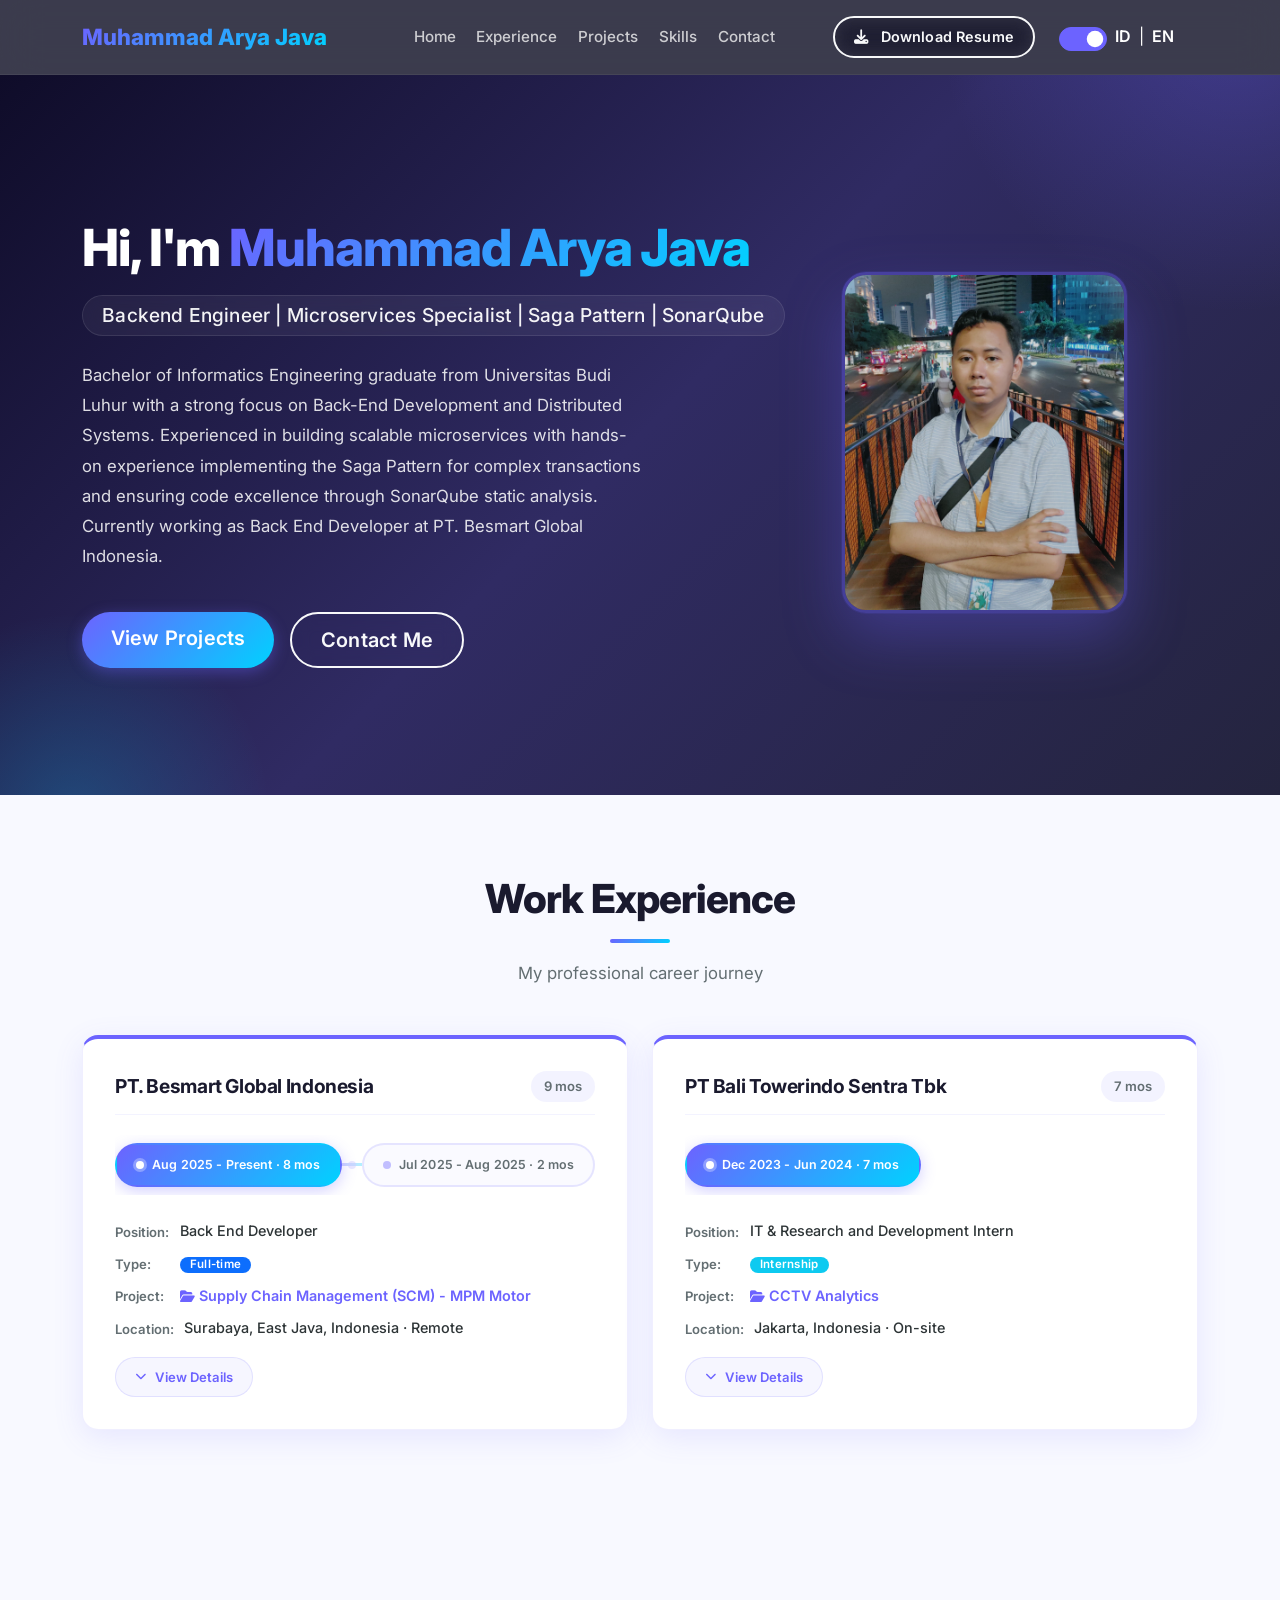
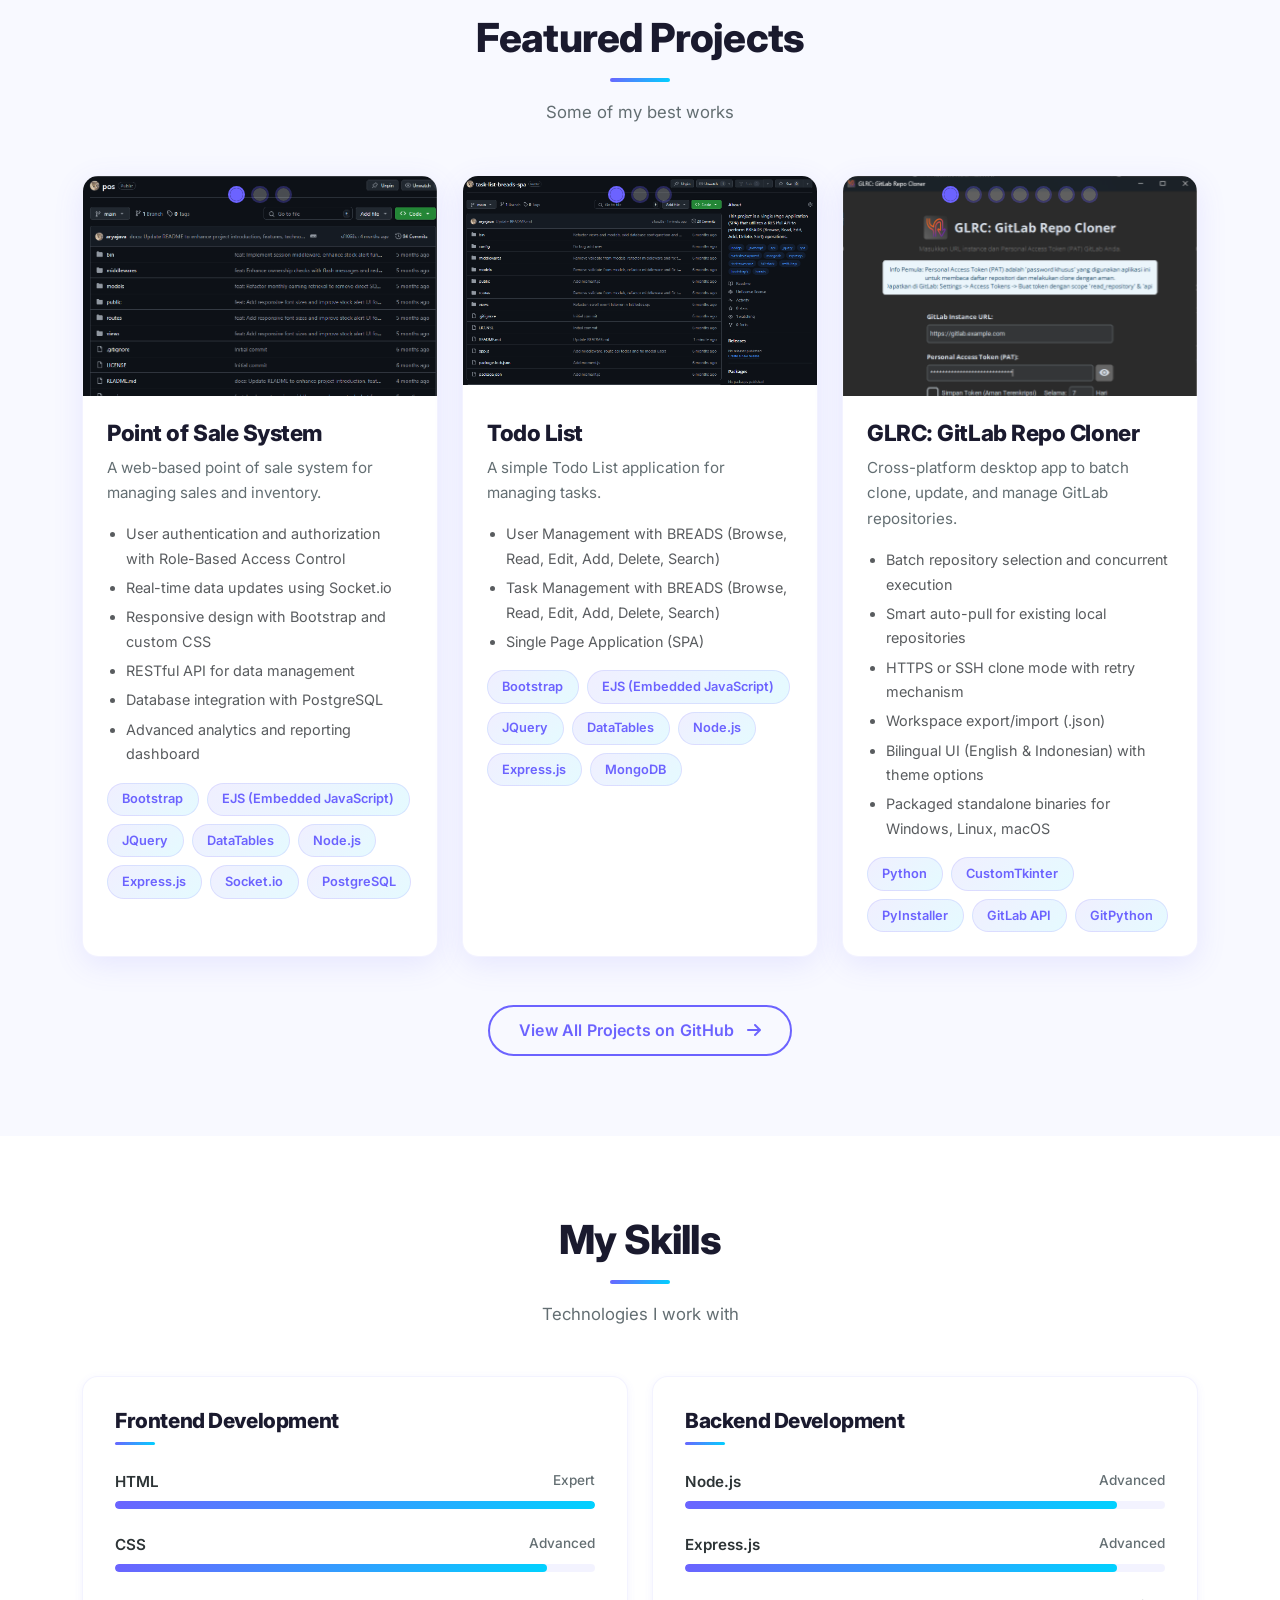
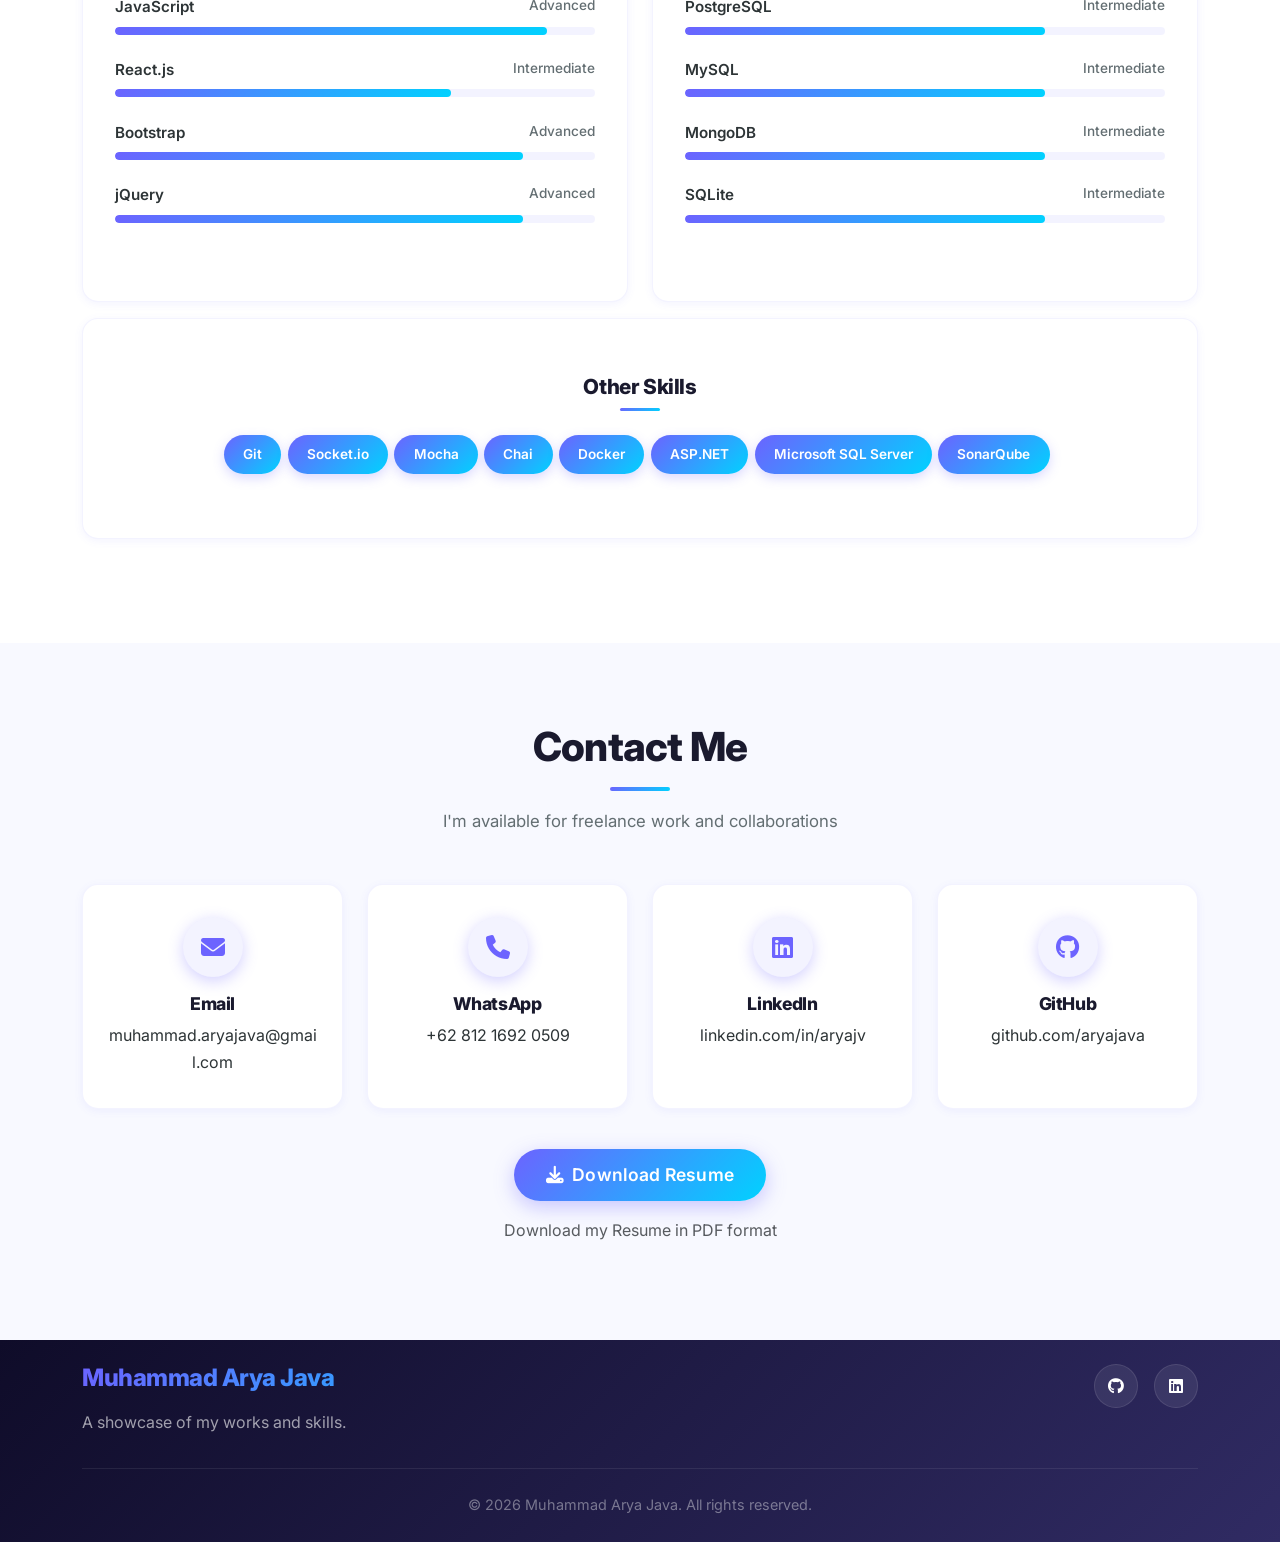
==== index.html @ 89267313 "feat: redesign experience with styled timeline + view detail button - Both company cards in one row " ====
<!DOCTYPE html>
<html lang="id">
<head>
    <meta charset="UTF-8">
    <meta name="viewport" content="width=device-width, initial-scale=1.0">
    <title data-i18n="title">Muhammad Arya Java</title>
    <link rel="preconnect" href="https://fonts.googleapis.com">
    <link rel="preconnect" href="https://fonts.gstatic.com" crossorigin>
    <link href="https://fonts.googleapis.com/css2?family=Inter:wght@400;500;600;700;800&display=swap" rel="stylesheet">
    <link rel="stylesheet" href="https://cdnjs.cloudflare.com/ajax/libs/font-awesome/6.4.0/css/all.min.css">
    <link href="https://cdn.jsdelivr.net/npm/bootstrap@5.3.0/dist/css/bootstrap.min.css" rel="stylesheet">
    <link rel="stylesheet" href="css/style.css">
</head>
<body id="home" class="bg-light">
        <!-- Navigation -->
        <nav class="navbar navbar-expand-lg navbar-dark bg-dark sticky-top">
            <div class="container">
                <a class="navbar-brand" href="#home">
                    <span class="brand-name" data-i18n="brand">Portofolio</span>
                </a>
                
                <button class="navbar-toggler" type="button" data-bs-toggle="collapse" data-bs-target="#navbarNav">
                    <span class="navbar-toggler-icon"></span>
                </button>
                
                <div class="collapse navbar-collapse" id="navbarNav">
                    <ul class="navbar-nav ms-auto me-5">
                        <li class="nav-item">
                            <a class="nav-link" href="#home" data-i18n="nav.home">Home</a>
                        </li>
                        <li class="nav-item">
                            <a class="nav-link" href="#experience" data-i18n="nav.experience">Pengalaman</a>
                        </li>
                        <li class="nav-item">
                            <a class="nav-link" href="#projects" data-i18n="nav.projects">Proyek</a>
                        </li>
                        <li class="nav-item">
                            <a class="nav-link" href="#skills" data-i18n="nav.skills">Keahlian</a>
                        </li>
                        <li class="nav-item">
                            <a class="nav-link" href="#contact" data-i18n="nav.contact">Kontak</a>
                        </li>
                        
                        <!-- Tombol Download Mobile -->
                        <li class="nav-item d-md-none">
                            <a class="nav-link" href="https://drive.google.com/uc?export=download&id=1IyJfDqmWUHiwtf6iN0SJc6K4vay9DfCF" >
                                <i class="fas fa-download me-2"></i>
                                <span data-i18n="contact.downloadResume">Unduh Resume</span>
                            </a>
                        </li>
                        
                        <!-- Toggle Language Mobile -->
                        <li class="nav-item d-md-none">
                            <div class="language-toggle-mobile nav-link">
                                <div class="form-check form-switch">
                                    <input class="form-check-input" type="checkbox" id="languageSwitchMobile">
                                    <label class="form-check-label text-white" for="languageSwitchMobile">
                                        <span data-i18n="language.id">ID</span> | 
                                        <span data-i18n="language.en">EN</span>
                                    </label>
                                </div>
                            </div>
                        </li>
                    </ul>
                </div>

                <!-- Download Resume in Header -->
                <a href="https://drive.google.com/uc?export=download&id=1IyJfDqmWUHiwtf6iN0SJc6K4vay9DfCF"
                   class="btn btn-outline-light me-3 d-none d-md-inline-block download-btn-header">
                    <i class="fas fa-download me-2"></i>
                    <span data-i18n="contact.downloadResume">Unduh Resume</span>
                </a>

                <!-- Toggle Language Desktop -->
                <div class="language-toggle me-3 d-none d-md-block">
                    <div class="form-check form-switch">
                        <input class="form-check-input" type="checkbox" id="languageSwitch">
                        <label class="form-check-label text-white" for="languageSwitch">
                            <span class="language-label" data-i18n="language.id">ID</span> | 
                            <span class="language-label" data-i18n="language.en">EN</span>
                        </label>
                    </div>
                </div>
                
            </div>
        </nav>

    <!-- Hero Section -->
    <header class="hero-section">
        <div class="container">
            <div class="row align-items-center">
                <div class="col-lg-8">
                    <h2 class="hero-title">
                        <span data-i18n="hero.title"> Hai, saya </span>
                        <span class="highlight" data-i18n="hero.name">Nama Anda</span>
                    </h2>
                    <h2 class="hero-subtitle" data-i18n="hero.subtitle">Backend Engineer | Microservices Specialist</h2>
                    <p class="hero-text" data-i18n="hero.description">Deskripsi singkat tentang apa yang Anda lakukan dan keahlian khusus Anda.</p>
                    <div class="hero-cta">
                        <a href="#projects" class="btn btn-primary btn-lg" data-i18n="hero.cta.projects">Lihat Proyek</a>
                        <a href="#contact" class="btn btn-outline-light btn-lg" data-i18n="hero.cta.contact">Hubungi Saya</a>
                    </div>
                </div>
                <div class="col-lg-4">
                    <div class="hero-image-container">
                        <img src="img/pp_muhammad-arya-java.jpg" alt="Profile Picture Muhammad Arya Java" class="hero-image">
                    </div>
                </div>
            </div>
        </div>
    </header>

    <!-- Experience Section -->
    <section id="experience" class="experience-section">
        <div class="container">
            <h2 class="section-title" data-i18n="experience.title">Pengalaman Kerja</h2>
            <p class="section-subtitle" data-i18n="experience.subtitle">Perjalanan karir profesional saya</p>
            
            <div class="row">
                <!-- Company 1: PT. Besmart Global Indonesia -->
                <div class="col-lg-6 col-md-12 mb-4 fade-up">
                    <div class="exp-card">
                        <div class="exp-card-header">
                            <div class="exp-company-info">
                                <h4 class="exp-card-company-name">PT. Besmart Global Indonesia</h4>
                                <span class="exp-card-tenure">9 mos</span>
                            </div>
                        </div>

                        <!-- Horizontal Timeline -->
                        <div class="exp-timeline">
                            <button class="exp-timeline-item active" data-target="besmart-role1">
                                <span class="exp-timeline-dot"></span>
                                <span class="exp-timeline-label" data-i18n="experience.exp1.role1.period">Agu 2025 - Sekarang · 8 bln</span>
                            </button>
                            <div class="exp-timeline-line"></div>
                            <button class="exp-timeline-item" data-target="besmart-role2">
                                <span class="exp-timeline-dot"></span>
                                <span class="exp-timeline-label" data-i18n="experience.exp1.role2.period">Jul 2025 - Agu 2025 · 2 bln</span>
                            </button>
                        </div>

                        <!-- Role 1: SCM -->
                        <div class="exp-role-content active" id="besmart-role1">
                            <div class="exp-role-summary-info">
                                <div class="exp-role-row">
                                    <span class="exp-label" data-i18n="experience.labels.position">Posisi:</span>
                                    <span class="exp-value" data-i18n="experience.exp1.role1.title">Back End Developer</span>
                                </div>
                                <div class="exp-role-row">
                                    <span class="exp-label" data-i18n="experience.labels.type">Tipe:</span>
                                    <span class="exp-value"><span class="role-type badge bg-primary" data-i18n="experience.exp1.role1.type">Full-time</span></span>
                                </div>
                                <div class="exp-role-row">
                                    <span class="exp-label" data-i18n="experience.labels.project">Proyek:</span>
                                    <span class="exp-value exp-project-name"><i class="fas fa-folder-open me-1"></i><span data-i18n="experience.exp1.role1.project">Supply Chain Management (SCM) - MPM Motor</span></span>
                                </div>
                                <div class="exp-role-row">
                                    <span class="exp-label" data-i18n="experience.labels.location">Lokasi:</span>
                                    <span class="exp-value" data-i18n="experience.exp1.role1.location">Surabaya, Jawa Timur, Indonesia · Remote</span>
                                </div>
                            </div>
                            <button class="btn-view-detail" data-detail="besmart-role1-detail">
                                <i class="fas fa-chevron-down me-1"></i><span data-i18n="experience.viewDetails">Lihat Detail</span>
                            </button>
                            <div class="exp-detail-content" id="besmart-role1-detail">
                                <p class="exp-role-summary" data-i18n="experience.exp1.role1.summary">Membangun dan mengelola arsitektur backend terdistribusi yang memisahkan lapisan persistensi data dengan lapisan orkestrasi bisnis.</p>
                                <ul class="exp-role-achievements">
                                    <li data-i18n="experience.exp1.role1.achievement1">Business Logic Orchestration: Merancang lapisan federasi bisnis untuk mengelola workflow kompleks, aturan domain, dan transformasi data secara terpusat.</li>
                                    <li data-i18n="experience.exp1.role1.achievement2">Distributed Transactions: Mengimplementasikan Saga Pattern untuk menjamin eventual consistency dan atomisitas pada transaksi bisnis yang melibatkan berbagai microservices.</li>
                                    <li data-i18n="experience.exp1.role1.achievement3">Data Persistence Management: Mengelola authoritative gateway untuk standarisasi seluruh siklus hidup data (CRUD) guna memastikan performa tinggi dan integritas penyimpanan.</li>
                                    <li data-i18n="experience.exp1.role1.achievement4">Code Governance: Mengintegrasikan SonarQube dalam alur pengembangan untuk analisis kode statis, memastikan keamanan aplikasi, dan menjaga standar clean code.</li>
                                </ul>
                                <div class="exp-card-skills">
                                    <span class="tech-badge">Microservices Architecture</span>
                                    <span class="tech-badge">Saga Pattern</span>
                                    <span class="tech-badge">SonarQube</span>
                                    <span class="tech-badge">Data Persistence Layer</span>
                                </div>
                            </div>
                        </div>

                        <!-- Role 2: DMS -->
                        <div class="exp-role-content" id="besmart-role2">
                            <div class="exp-role-summary-info">
                                <div class="exp-role-row">
                                    <span class="exp-label" data-i18n="experience.labels.position">Posisi:</span>
                                    <span class="exp-value" data-i18n="experience.exp1.role2.title">Back End Developer</span>
                                </div>
                                <div class="exp-role-row">
                                    <span class="exp-label" data-i18n="experience.labels.type">Tipe:</span>
                                    <span class="exp-value"><span class="role-type badge bg-secondary" data-i18n="experience.exp1.role2.type">Contract</span></span>
                                </div>
                                <div class="exp-role-row">
                                    <span class="exp-label" data-i18n="experience.labels.project">Proyek:</span>
                                    <span class="exp-value exp-project-name"><i class="fas fa-folder-open me-1"></i><span data-i18n="experience.exp1.role2.project">Dealer Management System (DMS) - Toyota Astra Motor</span></span>
                                </div>
                                <div class="exp-role-row">
                                    <span class="exp-label" data-i18n="experience.labels.location">Lokasi:</span>
                                    <span class="exp-value" data-i18n="experience.exp1.role2.location">Jakarta Utara, Jakarta, Indonesia · On-site</span>
                                </div>
                            </div>
                            <button class="btn-view-detail" data-detail="besmart-role2-detail">
                                <i class="fas fa-chevron-down me-1"></i><span data-i18n="experience.viewDetails">Lihat Detail</span>
                            </button>
                            <div class="exp-detail-content" id="besmart-role2-detail">
                                <p class="exp-role-summary" data-i18n="experience.exp1.role2.summary">Berperan dalam pemeliharaan sistem dan dukungan teknis untuk memastikan akurasi data dan stabilitas aplikasi.</p>
                                <ul class="exp-role-achievements">
                                    <li data-i18n="experience.exp1.role2.achievement1">Query Optimization: Menganalisis dan melakukan troubleshooting pada Stored Procedures (SP) yang kompleks untuk memperbaiki kesalahan logika dan meningkatkan efisiensi penarikan data.</li>
                                    <li data-i18n="experience.exp1.role2.achievement2">Technical Support & Bug Fixing: Berkolaborasi dengan tim QA/Tester dalam mengidentifikasi root cause dari laporan inkonsistensi data serta melakukan perbaikan pada sisi backend code.</li>
                                </ul>
                                <div class="exp-card-skills">
                                    <span class="tech-badge">ASP.NET</span>
                                    <span class="tech-badge">Microsoft SQL Server</span>
                                </div>
                            </div>
                        </div>
                    </div>
                </div>

                <!-- Company 2: PT Bali Towerindo Sentra Tbk -->
                <div class="col-lg-6 col-md-12 mb-4 fade-up">
                    <div class="exp-card">
                        <div class="exp-card-header">
                            <div class="exp-company-info">
                                <h4 class="exp-card-company-name">PT Bali Towerindo Sentra Tbk</h4>
                                <span class="exp-card-tenure" data-i18n="experience.exp2.duration">7 bln</span>
                            </div>
                        </div>

                        <!-- Single Timeline -->
                        <div class="exp-timeline">
                            <button class="exp-timeline-item active" data-target="towerindo-role1">
                                <span class="exp-timeline-dot"></span>
                                <span class="exp-timeline-label" data-i18n="experience.exp2.period">Des 2023 - Jun 2024 · 7 bln</span>
                            </button>
                        </div>

                        <div class="exp-role-content active" id="towerindo-role1">
                            <div class="exp-role-summary-info">
                                <div class="exp-role-row">
                                    <span class="exp-label" data-i18n="experience.labels.position">Posisi:</span>
                                    <span class="exp-value" data-i18n="experience.exp2.title">IT & Research and Development Intern</span>
                                </div>
                                <div class="exp-role-row">
                                    <span class="exp-label" data-i18n="experience.labels.type">Tipe:</span>
                                    <span class="exp-value"><span class="role-type badge bg-info" data-i18n="experience.exp2.type">Magang</span></span>
                                </div>
                                <div class="exp-role-row">
                                    <span class="exp-label" data-i18n="experience.labels.project">Proyek:</span>
                                    <span class="exp-value exp-project-name"><i class="fas fa-folder-open me-1"></i>CCTV Analytics</span>
                                </div>
                                <div class="exp-role-row">
                                    <span class="exp-label" data-i18n="experience.labels.location">Lokasi:</span>
                                    <span class="exp-value">Jakarta, Indonesia · On-site</span>
                                </div>
                            </div>
                            <button class="btn-view-detail" data-detail="towerindo-role1-detail">
                                <i class="fas fa-chevron-down me-1"></i><span data-i18n="experience.viewDetails">Lihat Detail</span>
                            </button>
                            <div class="exp-detail-content" id="towerindo-role1-detail">
                                <p class="exp-role-summary" data-i18n="experience.exp2.summary">Membantu tim R&D dalam mengembangkan CCTV Analytics menggunakan Python, PyTorch, YOLO, CNN models, OpenCV, FastAPI, dan PostgreSQL.</p>
                                <p class="exp-role-project-label"><strong data-i18n="experience.exp2.projectsLabel">Proyek yang dikerjakan:</strong></p>
                                <ul class="exp-role-achievements">
                                    <li data-i18n="experience.exp2.project1">LPR (License Plate Recognition) Project</li>
                                    <li data-i18n="experience.exp2.project2">Fire and Smoke Detection Project</li>
                                    <li data-i18n="experience.exp2.project3">Crowd Detection Project</li>
                                    <li data-i18n="experience.exp2.project4">CCTV Web Report (Log)</li>
                                </ul>
                                <div class="exp-card-skills">
                                    <span class="tech-badge">Python</span>
                                    <span class="tech-badge">PyTorch</span>
                                    <span class="tech-badge">YOLO</span>
                                    <span class="tech-badge">CNN</span>
                                    <span class="tech-badge">OpenCV</span>
                                    <span class="tech-badge">FastAPI</span>
                                    <span class="tech-badge">PostgreSQL</span>
                                </div>
                            </div>
                        </div>
                    </div>
                </div>
            </div>
        </div>
    </section>

        <!-- Projects Section -->
        <section id="projects" class="projects-section">
            <div class="container">
                <h2 class="section-title" data-i18n="projects.title">Proyek Unggulan</h2>
                <p class="section-subtitle" data-i18n="projects.subtitle">Beberapa karya terbaik saya</p>
                
                <div class="row">
                    <!-- Project 1 -->
                    <div class="col-lg-4 col-md-6 mb-4 fade-up">
                        <div class="project-card">
                            <div class="project-image-container">
                                <div class="project-carousel">
                                    <div id="carouselProject1" class="carousel slide" data-bs-ride="carousel">
                                        <div class="carousel-indicators-container">
                                            <div class="carousel-indicators">
                                                <button type="button" data-bs-target="#carouselProject1" data-bs-slide-to="0" class="active"></button>
                                                <button type="button" data-bs-target="#carouselProject1" data-bs-slide-to="1"></button>
                                                <button type="button" data-bs-target="#carouselProject1" data-bs-slide-to="2"></button>
                                            </div>
                                        </div>
                                        <div class="carousel-inner">
                                            <div class="carousel-item active">
                                                <img src="img/pos/0.png" class="d-block w-100" alt="POS Screenshot 1">
                                            </div>
                                            <div class="carousel-item">
                                                <img src="img/pos/1.png" class="d-block w-100" alt="POS Screenshot 2">
                                            </div>
                                            <div class="carousel-item">
                                                <img src="img/pos/2.png" class="d-block w-100" alt="POS Screenshot 3">
                                            </div>
                                        </div>
                                        <!-- Remove the default carousel controls since we'll use lightbox -->
                                    </div>
                                </div>
                                <div class="project-links">
                                    <a href="#" class="project-link" data-bs-toggle="modal" data-bs-target="#project1Modal">
                                        <i class="fas fa-play"></i> <span data-i18n="projects.demo">Demo</span>
                                    </a>
                                    <a href="https://github.com/aryajava/pos" target="_blank" class="project-link">
                                        <i class="fab fa-github"></i> <span data-i18n="projects.code">Kode</span>
                                    </a>
                                </div>
                            </div>
                            
                            <div class="project-info">
                                <h3 class="project-title" data-i18n="projects.project1.title">Nama Proyek 1</h3>
                                <p class="project-description" data-i18n="projects.project1.description">Deskripsi singkat tentang project ini, teknologi yang digunakan, dan tujuan project.</p>
                                <div class="project-features">
                                    <ul class="text-muted">
                                        <li data-i18n="projects.project1.feature1">User authentication and authorization with RBAC (Role-Based Access Control)</li>
                                        <li data-i18n="projects.project1.feature2">Real-time data updates using Socket.io</li>
                                        <li data-i18n="projects.project1.feature3">Responsive design with Bootstrap and custom CSS</li>
                                        <li data-i18n="projects.project1.feature4">RESTful API for data management</li>
                                        <li data-i18n="projects.project1.feature5">Database integration with PostgreSQL</li>
                                        <li data-i18n="projects.project1.feature6">Advanced analytics and reporting dashboard</li>
                                    </ul>
                                </div>
                                <div class="project-tech">
                                    <span class="tech-badge" data-i18n="projects.project1.techStackFe1">Bootstrap</span>
                                    <span class="tech-badge" data-i18n="projects.project1.techStackFe2">EJS (Embedded JavaScript)</span>
                                    <span class="tech-badge" data-i18n="projects.project1.techStackFe3">JQuery</span>
                                    <span class="tech-badge" data-i18n="projects.project1.techStackFe4">DataTables</span>
                                    <span class="tech-badge" data-i18n="projects.project1.techStackBe1">Node.js</span>
                                    <span class="tech-badge" data-i18n="projects.project1.techStackBe2">Express.js</span>
                                    <span class="tech-badge" data-i18n="projects.project1.techStackBe3">Socket.io</span>
                                    <span class="tech-badge" data-i18n="projects.project1.techStackBe4">PostgreSQL</span>
                                </div>
                            </div>
                        </div>
                    </div>
                    <!-- Project 2 -->
                    <div class="col-lg-4 col-md-6 mb-4 fade-up">
                        <div class="project-card">
                            <div class="project-image-container">
                                <div class="project-carousel">
                                    <div id="carouselProject2" class="carousel slide" data-bs-ride="carousel">
                                        <div class="carousel-indicators-container">
                                            <div class="carousel-indicators">
                                                <button type="button" data-bs-target="#carouselProject2" data-bs-slide-to="0" class="active"></button>
                                                <button type="button" data-bs-target="#carouselProject2" data-bs-slide-to="1"></button>
                                                <button type="button" data-bs-target="#carouselProject2" data-bs-slide-to="2"></button>
                                            </div>
                                        </div>
                                        <div class="carousel-inner">
                                            <div class="carousel-item active">
                                                <img src="img/task-list/0.png" class="d-block w-100" alt="Todo-List Screenshot 1">
                                            </div>
                                            <div class="carousel-item">
                                                <img src="img/task-list/1.png" class="d-block w-100" alt="Todo-List Screenshot 2">
                                            </div>
                                            <div class="carousel-item">
                                                <img src="img/task-list/2.png" class="d-block w-100" alt="Todo-List Screenshot 3">
                                            </div>
                                        </div>
                                        <!-- Remove the default carousel controls since we'll use lightbox -->
                                    </div>
                                </div>
                                <div class="project-links">
                                    <a href="#" class="project-link" data-bs-toggle="modal" data-bs-target="#project2Modal">
                                        <i class="fas fa-play"></i> <span data-i18n="projects.demo">Demo</span>
                                    </a>
                                    <a href="https://github.com/aryajava/todo-list-breads-spa" target="_blank" class="project-link">
                                        <i class="fab fa-github"></i> <span data-i18n="projects.code">Kode</span>
                                    </a>
                                </div>
                            </div>
                            
                            <div class="project-info">
                                <h3 class="project-title" data-i18n="projects.project2.title">Nama Proyek 2</h3>
                                <p class="project-description" data-i18n="projects.project2.description">Deskripsi singkat tentang project ini, teknologi yang digunakan, dan tujuan project.</p>
                                <div class="project-features">
                                    <ul class="text-muted">
                                        <li data-i18n="projects.project2.feature1">User authentication and authorization with RBAC (Role-Based Access Control)</li>
                                        <li data-i18n="projects.project2.feature2">Real-time data updates using Socket.io</li>
                                        <li data-i18n="projects.project2.feature3">Responsive design with Bootstrap and custom CSS</li>
                                    </ul>
                                </div>
                                <div class="project-tech">
                                    <span class="tech-badge" data-i18n="projects.project2.techStackFe1">Bootstrap</span>
                                    <span class="tech-badge" data-i18n="projects.project2.techStackFe2">EJS (Embedded JavaScript)</span>
                                    <span class="tech-badge" data-i18n="projects.project2.techStackFe3">JQuery</span>
                                    <span class="tech-badge" data-i18n="projects.project2.techStackFe4">DataTables</span>
                                    <span class="tech-badge" data-i18n="projects.project2.techStackBe1">Node.js</span>
                                    <span class="tech-badge" data-i18n="projects.project2.techStackBe2">Express.js</span>
                                    <span class="tech-badge" data-i18n="projects.project2.techStackBe3">MongoDB</span>
                                </div>
                            </div>
                        </div>
                    </div>
                    <!-- Project 3 - GLRC -->
                    <div class="col-lg-4 col-md-6 mb-4 fade-up">
                        <div class="project-card">
                            <div class="project-image-container">
                                <div class="project-carousel">
                                    <div id="carouselProject3" class="carousel slide" data-bs-ride="carousel">
                                        <div class="carousel-indicators-container">
                                            <div class="carousel-indicators">
                                                <button type="button" data-bs-target="#carouselProject3" data-bs-slide-to="0" class="active"></button>
                                                <button type="button" data-bs-target="#carouselProject3" data-bs-slide-to="1"></button>
                                                <button type="button" data-bs-target="#carouselProject3" data-bs-slide-to="2"></button>
                                                <button type="button" data-bs-target="#carouselProject3" data-bs-slide-to="3"></button>
                                                <button type="button" data-bs-target="#carouselProject3" data-bs-slide-to="4"></button>
                                                <button type="button" data-bs-target="#carouselProject3" data-bs-slide-to="5"></button>
                                                <button type="button" data-bs-target="#carouselProject3" data-bs-slide-to="6"></button>
                                            </div>
                                        </div>
                                        <div class="carousel-inner">
                                            <div class="carousel-item active">
                                                <img src="img/glrc/1 Login.png" class="d-block w-100" alt="GLRC Screenshot Login">
                                            </div>
                                            <div class="carousel-item">
                                                <img src="img/glrc/2 Main Menu.png" class="d-block w-100" alt="GLRC Screenshot Main Menu">
                                            </div>
                                            <div class="carousel-item">
                                                <img src="img/glrc/3 Branch Config.png" class="d-block w-100" alt="GLRC Screenshot Branch Config">
                                            </div>
                                            <div class="carousel-item">
                                                <img src="img/glrc/4 User.png" class="d-block w-100" alt="GLRC Screenshot User">
                                            </div>
                                            <div class="carousel-item">
                                                <img src="img/glrc/5 About.png" class="d-block w-100" alt="GLRC Screenshot About">
                                            </div>
                                            <div class="carousel-item">
                                                <img src="img/glrc/6 Setting.png" class="d-block w-100" alt="GLRC Screenshot Setting">
                                            </div>
                                            <div class="carousel-item">
                                                <img src="img/glrc/7 Log.png" class="d-block w-100" alt="GLRC Screenshot Log">
                                            </div>
                                        </div>
                                    </div>
                                </div>
                                <div class="project-links">
                                    <a href="https://github.com/aryajava/glrc/releases" target="_blank" class="project-link">
                                        <i class="fas fa-download"></i> <span data-i18n="projects.releases">Releases</span>
                                    </a>
                                    <a href="https://github.com/aryajava/glrc" target="_blank" class="project-link">
                                        <i class="fab fa-github"></i> <span data-i18n="projects.code">Kode</span>
                                    </a>
                                </div>
                            </div>
                            
                            <div class="project-info">
                                <h3 class="project-title" data-i18n="projects.project3.title">GLRC: GitLab Repo Cloner</h3>
                                <p class="project-description" data-i18n="projects.project3.description">Aplikasi desktop cross-platform untuk batch clone, update, dan manajemen repositori GitLab.</p>
                                <div class="project-features">
                                    <ul class="text-muted">
                                        <li data-i18n="projects.project3.feature1">Batch repository selection and concurrent execution</li>
                                        <li data-i18n="projects.project3.feature2">Smart auto-pull for existing local repositories</li>
                                        <li data-i18n="projects.project3.feature3">HTTPS or SSH clone mode with retry mechanism</li>
                                        <li data-i18n="projects.project3.feature4">Workspace export/import (.json)</li>
                                        <li data-i18n="projects.project3.feature5">Bilingual UI (English &amp; Indonesian) with theme options</li>
                                        <li data-i18n="projects.project3.feature6">Packaged standalone binaries for Windows, Linux, macOS</li>
                                    </ul>
                                </div>
                                <div class="project-tech">
                                    <span class="tech-badge" data-i18n="projects.project3.techStack1">Python</span>
                                    <span class="tech-badge" data-i18n="projects.project3.techStack2">CustomTkinter</span>
                                    <span class="tech-badge" data-i18n="projects.project3.techStack3">PyInstaller</span>
                                    <span class="tech-badge" data-i18n="projects.project3.techStack4">GitLab API</span>
                                    <span class="tech-badge" data-i18n="projects.project3.techStack5">GitPython</span>
                                </div>
                            </div>
                        </div>
                    </div>
                </div>
                
                <div class="text-center mt-4">
                    <a href="https://github.com/aryajava" target="_blank" class="btn btn-outline-primary">
                        <span data-i18n="projects.viewAll">Lihat Semua Proyek di GitHub</span> <i class="fas fa-arrow-right ms-2"></i>
                    </a>
                </div>
            </div>
        </section>

    <!-- Skills Section -->
    <section id="skills" class="skills-section">
        <div class="container">
            <h2 class="section-title" data-i18n="skills.title">My Skills</h2>
            <p class="section-subtitle" data-i18n="skills.subtitle">Technologies I work with</p>
            
            <div class="row">
                <div class="col-md-6 mb-3">
                    <div class="skill-category">
                        <h3 class="skill-category-title">Frontend Development</h3>
                        <div class="skill-item">
                            <div class="skill-info">
                                <span class="skill-name" data-i18n="skills.fe1">FE Skill</span>
                                <span class="skill-level" data-i18n="skills.level.expert">Level</span>
                            </div>
                            <div class="progress">
                                <div class="progress-bar" role="progressbar" style="width: 100%"></div>
                            </div>
                        </div>
                        <div class="skill-item">
                            <div class="skill-info">
                                <span class="skill-name" data-i18n="skills.fe2">FE Skill</span>
                                <span class="skill-level" data-i18n="skills.level.advanced">Level</span>
                            </div>
                            <div class="progress">
                                <div class="progress-bar" role="progressbar" style="width: 90%"></div>
                            </div>
                        </div>
                        <div class="skill-item">
                            <div class="skill-info">
                                <span class="skill-name" data-i18n="skills.fe3">FE Skill</span>
                                <span class="skill-level" data-i18n="skills.level.advanced">Level</span>
                            </div>
                            <div class="progress">
                                <div class="progress-bar" role="progressbar" style="width: 90%"></div>
                            </div>
                        </div>
                        <div class="skill-item">
                            <div class="skill-info">
                                <span class="skill-name" data-i18n="skills.fe4">FE Skill</span>
                                <span class="skill-level" data-i18n="skills.level.intermediate">Level</span>
                            </div>
                            <div class="progress">
                                <div class="progress-bar" role="progressbar" style="width: 70%"></div>
                            </div>
                        </div>
                        <div class="skill-item">
                            <div class="skill-info">
                                <span class="skill-name" data-i18n="skills.fe5">FE Skill</span>
                                <span class="skill-level" data-i18n="skills.level.advanced">Level</span>
                            </div>
                            <div class="progress">
                                <div class="progress-bar" role="progressbar" style="width: 85%"></div>
                            </div>
                        </div>
                        <div class="skill-item">
                            <div class="skill-info">
                                <span class="skill-name" data-i18n="skills.fe6">FE Skill</span>
                                <span class="skill-level" data-i18n="skills.level.advanced">Level</span>
                            </div>
                            <div class="progress">
                                <div class="progress-bar" role="progressbar" style="width: 85%"></div>
                            </div>
                        </div>
                    </div>
                </div>
                
                <div class="col-md-6 mb-3">
                    <div class="skill-category">
                        <h3 class="skill-category-title">Backend Development</h3>
                        <div class="skill-item">
                            <div class="skill-info">
                                <span class="skill-name" data-i18n="skills.be1">BE Skill</span>
                                <span class="skill-level" data-i18n="skills.level.advanced">Level</span>
                            </div>
                            <div class="progress">
                                <div class="progress-bar" role="progressbar" style="width: 90%"></div>
                            </div>
                        </div>
                        <div class="skill-item">
                            <div class="skill-info">
                                <span class="skill-name" data-i18n="skills.be2">BE Skill</span>
                                <span class="skill-level" data-i18n="skills.level.advanced">Level</span>
                            </div>
                            <div class="progress">
                                <div class="progress-bar" role="progressbar" style="width: 90%"></div>
                            </div>
                        </div>
                        <div class="skill-item">
                            <div class="skill-info">
                                <span class="skill-name" data-i18n="skills.be3">BE Skill</span>
                                <span class="skill-level" data-i18n="skills.level.intermediate">Level</span>
                            </div>
                            <div class="progress">
                                <div class="progress-bar" role="progressbar" style="width: 75%"></div>
                            </div>
                        </div>
                        <div class="skill-item">
                            <div class="skill-info">
                                <span class="skill-name" data-i18n="skills.be4">BE Skill</span>
                                <span class="skill-level" data-i18n="skills.level.intermediate">Level</span>
                            </div>
                            <div class="progress">
                                <div class="progress-bar" role="progressbar" style="width: 75%"></div>
                            </div>
                        </div>
                        <div class="skill-item">
                            <div class="skill-info">
                                <span class="skill-name" data-i18n="skills.be5">BE Skill</span>
                                <span class="skill-level" data-i18n="skills.level.intermediate">Level</span>
                            </div>
                            <div class="progress">
                                <div class="progress-bar" role="progressbar" style="width: 75%"></div>
                            </div>
                        </div>
                        <div class="skill-item">
                            <div class="skill-info">
                                <span class="skill-name" data-i18n="skills.be6">BE Skill</span>
                                <span class="skill-level" data-i18n="skills.level.intermediate">Level</span>
                            </div>
                            <div class="progress">
                                <div class="progress-bar" role="progressbar" style="width: 75%"></div>
                            </div>
                        </div>
                    </div>
                </div>
            </div>
            <div class="skill-category">
                <div class="other-skills">
                    <h3 class="skill-category-title align-items-center">Other Skills</h3>
                    <div class="d-flex flex-wrap">
                        <span class="skill-badge" data-i18n="skills.other1">Other Skill</span>
                        <span class="skill-badge" data-i18n="skills.other2">Other Skill</span>
                        <span class="skill-badge" data-i18n="skills.other3">Other Skill</span>
                        <span class="skill-badge" data-i18n="skills.other4">Other Skill</span>
                        <span class="skill-badge" data-i18n="skills.other5">Other Skill</span>
                        <span class="skill-badge" data-i18n="skills.other6">Other Skill</span>
                        <span class="skill-badge" data-i18n="skills.other7">Other Skill</span>
                        <span class="skill-badge" data-i18n="skills.other8">Other Skill</span>
                    </div>
                </div>
            </div>
        </div>
    </section>

        <!-- Contact Section -->
        <section id="contact" class="contact-section">
            <div class="container">
                <h2 class="section-title" data-i18n="contact.title">Hubungi Saya</h2>
                <p class="section-subtitle" data-i18n="contact.subtitle">Saya terbuka untuk pekerjaan freelance dan kolaborasi</p>
                
                <!-- Contact -->
                <div class="contact-horizontal">
                    <div class="row justify-content-center">
                        <!-- Email -->
                        <div class="col-md-3 col-sm-6 mb-4">
                            <div class="contact-card">
                                <div class="contact-icon">
                                    <i class="fas fa-envelope"></i>
                                </div>
                                <div class="contact-details">
                                    <h4 data-i18n="contact.email">Email</h4>
                                    <a href="mailto:muhammad.aryajava@gmail.com">muhammad.aryajava@gmail.com</a>
                                </div>
                            </div>
                        </div>
                        
                        <!-- Telepon -->
                        <div class="col-md-3 col-sm-6 mb-4">
                            <div class="contact-card">
                                <div class="contact-icon">
                                    <i class="fas fa-phone"></i>
                                </div>
                                <div class="contact-details">
                                    <h4 data-i18n="contact.phone">WhatsApp</h4>
                                    <a href="https://wa.me/6281216920509" target="_blank">+62 812 1692 0509</a>
                                </div>
                            </div>
                        </div>
                        
                        <!-- LinkedIn -->
                        <div class="col-md-3 col-sm-6 mb-4">
                            <div class="contact-card">
                                <div class="contact-icon">
                                    <i class="fab fa-linkedin"></i>
                                </div>
                                <div class="contact-details">
                                    <h4>LinkedIn</h4>
                                    <a href="https://linkedin.com/in/aryajv" target="_blank">linkedin.com/in/aryajv</a>
                                </div>
                            </div>
                        </div>
                        
                        <!-- GitHub -->
                        <div class="col-md-3 col-sm-6 mb-4">
                            <div class="contact-card">
                                <div class="contact-icon">
                                    <i class="fab fa-github"></i>
                                </div>
                                <div class="contact-details">
                                    <h4>GitHub</h4>
                                    <a href="https://github.com/aryajava" target="_blank">github.com/aryajava</a>
                                </div>
                            </div>
                        </div>
                    </div>
                    
                    <!-- Download Resume -->
                    <div class="resume-download text-center mt-3">
                        <a href="https://drive.google.com/uc?export=download&id=1IyJfDqmWUHiwtf6iN0SJc6K4vay9DfCF"
                           class="btn btn-primary btn-lg download-btn">
                            <i class="fas fa-download me-2"></i>
                            <span data-i18n="contact.downloadResume">Download Resume</span>
                        </a>
                        <p class="mt-3 text-muted" data-i18n="contact.resumeNote">Unduh CV saya dalam format PDF</p>
                    </div>
                </div>
            </div>
        </section>

    <!-- Project Modals -->
    <!-- Project 1 Modal -->
    <div class="modal fade" id="project1Modal" tabindex="-1" aria-hidden="true">
        <div class="modal-dialog modal-lg modal-dialog-centered">
            <div class="modal-content">
                <div class="modal-header">
                    <h5 class="modal-title"><span data-i18n="projects.project1.title">Project 1</span> Demo</h5>
                    <button type="button" class="btn-close" data-bs-dismiss="modal" aria-label="Close"></button>
                </div>
                <div class="modal-body">
                    <div class="ratio ratio-16x9">
                        <video controls autoplay="false">
                            <source src="#" type="video/mp4">
                            Your browser does not support the video tag.
                        </video>
                    </div>
                </div>
                <div class="modal-footer">
                    <a href="https://github.com/aryajava/pos" target="_blank" class="btn btn-outline-dark">
                        <i class="fab fa-github"></i> View Code
                    </a>
                    <button type="button" class="btn btn-primary" data-bs-dismiss="modal">Close</button>
                </div>
            </div>
        </div>
    </div>

    <!-- Project 2 Modal -->
    <div class="modal fade" id="project2Modal" tabindex="-1" aria-hidden="true">
        <div class="modal-dialog modal-lg modal-dialog-centered">
            <div class="modal-content">
                <div class="modal-header">
                    <h5 class="modal-title"><span data-i18n="projects.project2.title">Todo List</span> Demo</h5>
                    <button type="button" class="btn-close" data-bs-dismiss="modal" aria-label="Close"></button>
                </div>
                <div class="modal-body">
                    <div class="ratio ratio-16x9">
                        <video controls autoplay="false">
                            <source src="#" type="video/mp4">
                            Your browser does not support the video tag.
                        </video>
                    </div>
                </div>
                <div class="modal-footer">
                    <a href="https://github.com/aryajava/todo-list-breads-spa" target="_blank" class="btn btn-outline-dark">
                        <i class="fab fa-github"></i> View Code
                    </a>
                    <button type="button" class="btn btn-primary" data-bs-dismiss="modal">Close</button>
                </div>
            </div>
        </div>
    </div>

        <!-- Lightbox Modal -->
        <div class="modal fade" id="lightboxModal" tabindex="-1" aria-hidden="true">
            <div class="modal-dialog modal-dialog-centered modal-xl">
                <div class="modal-content bg-transparent border-0">
                    <div class="modal-header border-0">
                        <button type="button" class="btn-close btn-close-white" data-bs-dismiss="modal" aria-label="Close"></button>
                    </div>
                    <div class="modal-body text-center">
                        <div id="lightboxCarousel" class="carousel slide" data-bs-interval="false">
                            <div class="carousel-inner" id="lightboxCarouselInner">
                                <!-- Images will be inserted here dynamically -->
                            </div>
                            <button class="carousel-control-prev" type="button" data-bs-target="#lightboxCarousel" data-bs-slide="prev">
                                <span class="carousel-control-prev-icon" aria-hidden="true"></span>
                                <span class="visually-hidden">Previous</span>
                            </button>
                            <button class="carousel-control-next" type="button" data-bs-target="#lightboxCarousel" data-bs-slide="next">
                                <span class="carousel-control-next-icon" aria-hidden="true"></span>
                                <span class="visually-hidden">Next</span>
                            </button>
                        </div>
                    </div>
                </div>
            </div>
        </div>

    <!-- Back to Top Button -->
    <button class="back-to-top" id="backToTop" aria-label="Back to top">
        <i class="fas fa-chevron-up"></i>
    </button>

    <!-- Footer -->
    <footer class="footer bg-dark text-white py-4">
        <div class="container">
            <div class="row">
                <div class="col-md-6">
                    <h3 class="footer-brand" data-i18n="footer.brand">Portofolio</h3>
                    <p class="footer-text" data-i18n="footer.text">Portofolio karya dan keahlian saya.</p>
                </div>
                <div class="col-md-6">
                    <div class="footer-social">
                        <a href="https://github.com/aryajava" class="social-icon"><i class="fab fa-github"></i></a>
                        <a href="https://www.linkedin.com/in/aryajv/" class="social-icon"><i class="fab fa-linkedin"></i></a>
                        <!-- Tambahkan media sosial lainnya -->
                    </div>
                </div>
            </div>
            <div class="footer-bottom text-center mt-3">
                <p class="mb-0">&copy; <span id="currentYear"></span> <span data-i18n="footer.copyright">Portofolio. All rights reserved.</span></p>
            </div>
        </div>
    </footer>

    <!-- Scripts -->
    <script src="https://cdn.jsdelivr.net/npm/bootstrap@5.3.0/dist/js/bootstrap.bundle.min.js"></script>
    <script src="js/language.js"></script>
    <script src="js/script.js"></script>
</body>
</html>
---- css/style.css ----
:root {
    --primary-color: #6c63ff;
    --primary-light: #8b83ff;
    --primary-dark: #5a52d5;
    --secondary-color: #1a1a2e;
    --accent-color: #00d2ff;
    --accent-gradient: linear-gradient(135deg, #6c63ff, #00d2ff);
    --light-color: #f0f2f5;
    --dark-color: #16213e;
    --card-bg: #ffffff;
    --text-color: #2d3436;
    --text-light: #636e72;
    --section-alt: #f8f9ff;
    --shadow-sm: 0 2px 8px rgba(108, 99, 255, 0.08);
    --shadow-md: 0 8px 30px rgba(108, 99, 255, 0.12);
    --shadow-lg: 0 20px 60px rgba(108, 99, 255, 0.15);
    --border-radius: 16px;
    --transition: all 0.4s cubic-bezier(0.25, 0.46, 0.45, 0.94);
}

/* Base Styles */
body {
    font-family: 'Inter', 'Segoe UI', sans-serif;
    color: var(--text-color);
    line-height: 1.7;
    overflow-x: hidden;
    background-color: var(--light-color);
}

h1, h2, h3, h4, h5, h6 {
    font-weight: 800;
    letter-spacing: -0.02em;
}

a {
    text-decoration: none;
    transition: var(--transition);
}

.btn {
    padding: 0.7rem 1.8rem;
    font-weight: 600;
    border-radius: 50px;
    transition: var(--transition);
    letter-spacing: 0.01em;
    position: relative;
    overflow: hidden;
}

.btn-primary {
    background: var(--accent-gradient);
    border: none;
    box-shadow: 0 4px 15px rgba(108, 99, 255, 0.4);
}

.btn-primary:hover {
    transform: translateY(-3px);
    box-shadow: 0 8px 25px rgba(108, 99, 255, 0.5);
    background: linear-gradient(135deg, #5a52d5, #00b8d4);
}

.btn-outline-light {
    border-width: 2px;
    backdrop-filter: blur(10px);
}

.btn-outline-light:hover {
    transform: translateY(-3px);
    box-shadow: 0 8px 25px rgba(255, 255, 255, 0.2);
}

/* Navigation */
.navbar {
    padding: 0.8rem 0;
    background: rgba(26, 26, 46, 0.85) !important;
    backdrop-filter: blur(20px);
    -webkit-backdrop-filter: blur(20px);
    border-bottom: 1px solid rgba(255, 255, 255, 0.05);
    transition: var(--transition);
}

.navbar.scrolled {
    padding: 0.5rem 0;
    background: rgba(26, 26, 46, 0.95) !important;
    box-shadow: 0 4px 30px rgba(0, 0, 0, 0.3);
}

.navbar-brand .brand-name {
    font-weight: 800;
    font-size: 1.4rem;
    background: var(--accent-gradient);
    -webkit-background-clip: text;
    -webkit-text-fill-color: transparent;
    background-clip: text;
}

.nav-link {
    font-weight: 500;
    padding: 0.5rem 1.1rem;
    margin: 0 0.15rem;
    border-radius: 50px;
    font-size: 0.95rem;
    color: rgba(255, 255, 255, 0.75) !important;
    transition: var(--transition);
}

.nav-link:hover,
.nav-link.active {
    color: white !important;
    background: rgba(108, 99, 255, 0.2);
}

/* Hero Section */
.hero-section {
    padding: 5rem 0 4rem;
    background: linear-gradient(135deg, #0f0c29, #302b63, #24243e);
    color: white;
    position: relative;
    overflow: hidden;
    min-height: 80vh;
    display: flex;
    align-items: center;
}

.hero-section::before {
    content: '';
    position: absolute;
    top: -50%;
    right: -20%;
    width: 600px;
    height: 600px;
    background: radial-gradient(circle, rgba(108, 99, 255, 0.3), transparent 70%);
    border-radius: 50%;
    animation: float 8s ease-in-out infinite;
}

.hero-section::after {
    content: '';
    position: absolute;
    bottom: -30%;
    left: -10%;
    width: 400px;
    height: 400px;
    background: radial-gradient(circle, rgba(0, 210, 255, 0.2), transparent 70%);
    border-radius: 50%;
    animation: float 6s ease-in-out infinite reverse;
}

@keyframes float {
    0%, 100% { transform: translateY(0) rotate(0); }
    50% { transform: translateY(-30px) rotate(5deg); }
}

.hero-title {
    font-size: 3.2rem;
    font-weight: 800;
    margin-bottom: 1rem;
    line-height: 1.2;
    position: relative;
    z-index: 1;
}

.highlight {
    background: var(--accent-gradient);
    -webkit-background-clip: text;
    -webkit-text-fill-color: transparent;
    background-clip: text;
}

.hero-subtitle {
    font-size: 1.2rem;
    font-weight: 500;
    margin-bottom: 1.5rem;
    opacity: 0.95;
    position: relative;
    z-index: 1;
    display: inline-flex;
    flex-wrap: wrap;
    gap: 0.5rem;
    background: rgba(255, 255, 255, 0.06);
    padding: 0.5rem 1.2rem;
    border-radius: 50px;
    border: 1px solid rgba(255, 255, 255, 0.1);
    backdrop-filter: blur(10px);
    letter-spacing: 0.01em;
}

.hero-text {
    font-size: 1.05rem;
    margin-bottom: 2.5rem;
    max-width: 560px;
    opacity: 0.85;
    line-height: 1.8;
    position: relative;
    z-index: 1;
}

.hero-cta {
    display: flex;
    gap: 1rem;
    position: relative;
    z-index: 1;
}

.hero-image-container {
    position: relative;
    max-width: 500px;
    margin: 0 auto;
    z-index: 1;
}

.hero-image {
    width: 80%;
    object-fit: cover;
    border: 3px solid rgba(108, 99, 255, 0.4);
    border-radius: 24px;
    box-shadow: 0 25px 60px rgba(108, 99, 255, 0.3),
                0 0 0 1px rgba(108, 99, 255, 0.1);
    transition: var(--transition);
}

.hero-image:hover {
    transform: scale(1.02);
    box-shadow: 0 30px 80px rgba(108, 99, 255, 0.4),
                0 0 0 1px rgba(108, 99, 255, 0.2);
}

/* Sections */
.section-title {
    font-size: 2.5rem;
    font-weight: 800;
    text-align: center;
    margin-bottom: 0.8rem;
    position: relative;
    color: var(--secondary-color);
}

.section-title::after {
    content: '';
    display: block;
    width: 60px;
    height: 4px;
    background: var(--accent-gradient);
    margin: 1rem auto;
    border-radius: 2px;
}

.section-subtitle {
    text-align: center;
    color: var(--text-light);
    font-size: 1.05rem;
    margin-bottom: 3rem;
    font-weight: 400;
}

/* Fade-up animation */
.fade-up {
    opacity: 0;
    transform: translateY(30px);
    transition: opacity 0.6s ease, transform 0.6s ease;
}

.fade-up.visible {
    opacity: 1;
    transform: translateY(0);
}

/* Experience Section */
.experience-section {
    padding: 5rem 0;
    background: var(--section-alt);
}

/* Company Experience Cards */
.exp-card {
    background: var(--card-bg);
    border-radius: var(--border-radius);
    box-shadow: var(--shadow-md);
    padding: 2rem;
    height: 100%;
    display: flex;
    flex-direction: column;
    border: 1px solid rgba(108, 99, 255, 0.1);
    border-top: 4px solid var(--primary-color);
    transition: var(--transition);
}

.exp-card:hover {
    box-shadow: var(--shadow-lg);
    border-color: rgba(108, 99, 255, 0.2);
    border-top-color: var(--accent-color);
}

/* Card Header - Company Info */
.exp-card-header {
    margin-bottom: 1.2rem;
    padding-bottom: 0.8rem;
    border-bottom: 1px solid rgba(108, 99, 255, 0.08);
}

.exp-company-info {
    display: flex;
    justify-content: space-between;
    align-items: center;
    flex-wrap: wrap;
    gap: 0.5rem;
}

.exp-card-company-name {
    font-size: 1.2rem;
    font-weight: 700;
    color: var(--secondary-color);
    margin: 0;
}

.exp-card-tenure {
    font-size: 0.82rem;
    color: var(--text-light);
    font-weight: 600;
    background: rgba(108, 99, 255, 0.08);
    padding: 0.25rem 0.8rem;
    border-radius: 50px;
}

/* Horizontal Timeline */
.exp-timeline {
    display: flex;
    align-items: center;
    margin-bottom: 1.5rem;
    gap: 0;
    overflow-x: auto;
    padding: 0.5rem 0;
    position: relative;
}

.exp-timeline-line {
    flex: 1;
    height: 3px;
    background: linear-gradient(90deg, var(--primary-color), var(--accent-color));
    min-width: 20px;
    opacity: 0.3;
    position: relative;
}

.exp-timeline-line::before {
    content: '';
    position: absolute;
    top: 50%;
    left: 50%;
    transform: translate(-50%, -50%);
    width: 8px;
    height: 8px;
    background: var(--primary-color);
    border-radius: 50%;
    opacity: 0.5;
}

.exp-timeline-item {
    display: flex;
    align-items: center;
    gap: 0.5rem;
    padding: 0.6rem 1.2rem;
    border: 2px solid rgba(108, 99, 255, 0.15);
    background: rgba(108, 99, 255, 0.03);
    border-radius: 50px;
    cursor: pointer;
    transition: var(--transition);
    white-space: nowrap;
    flex-shrink: 0;
    font-family: inherit;
}

.exp-timeline-item:hover {
    background: rgba(108, 99, 255, 0.08);
    border-color: rgba(108, 99, 255, 0.3);
    transform: translateY(-1px);
}

.exp-timeline-item.active {
    background: var(--accent-gradient);
    border-color: transparent;
    color: white;
    box-shadow: 0 4px 15px rgba(108, 99, 255, 0.3);
}

.exp-timeline-dot {
    width: 8px;
    height: 8px;
    border-radius: 50%;
    background: rgba(108, 99, 255, 0.4);
    transition: var(--transition);
    flex-shrink: 0;
}

.exp-timeline-item.active .exp-timeline-dot {
    background: white;
    box-shadow: 0 0 0 3px rgba(255, 255, 255, 0.3);
}

.exp-timeline-label {
    font-size: 0.78rem;
    font-weight: 600;
    color: var(--text-light);
    letter-spacing: 0.01em;
}

.exp-timeline-item.active .exp-timeline-label {
    color: white;
}

/* Role Content (switchable) */
.exp-role-content {
    display: none;
    animation: fadeInRole 0.4s ease;
}

.exp-role-content.active {
    display: block;
}

@keyframes fadeInRole {
    from { opacity: 0; transform: translateY(8px); }
    to { opacity: 1; transform: translateY(0); }
}

/* Summary Info - Always visible */
.exp-role-summary-info {
    display: flex;
    flex-direction: column;
    gap: 0.5rem;
    margin-bottom: 1rem;
}

.exp-role-row {
    display: flex;
    align-items: flex-start;
    gap: 0.6rem;
}

.exp-label {
    font-size: 0.82rem;
    font-weight: 600;
    color: var(--text-light);
    min-width: 55px;
    flex-shrink: 0;
    padding-top: 0.1rem;
}

.exp-value {
    font-size: 0.9rem;
    font-weight: 500;
    color: var(--text-color);
}

.exp-project-name {
    color: var(--primary-color);
    font-weight: 600;
}

.exp-project-name i {
    color: var(--primary-color);
    font-size: 0.82rem;
}

.role-type {
    font-size: 0.72rem;
    padding: 0.15rem 0.65rem;
    font-weight: 600;
    letter-spacing: 0.02em;
    border-radius: 50px;
}

/* View Detail Button */
.btn-view-detail {
    display: inline-flex;
    align-items: center;
    gap: 0.3rem;
    padding: 0.5rem 1.2rem;
    background: rgba(108, 99, 255, 0.06);
    border: 1.5px solid rgba(108, 99, 255, 0.15);
    border-radius: 50px;
    color: var(--primary-color);
    font-size: 0.82rem;
    font-weight: 600;
    cursor: pointer;
    transition: var(--transition);
    margin-bottom: 0;
    font-family: inherit;
}

.btn-view-detail:hover {
    background: rgba(108, 99, 255, 0.12);
    border-color: var(--primary-color);
    transform: translateY(-1px);
}

.btn-view-detail.active {
    background: var(--accent-gradient);
    color: white;
    border-color: transparent;
    box-shadow: 0 4px 12px rgba(108, 99, 255, 0.25);
}

.btn-view-detail.active i {
    transform: rotate(180deg);
}

.btn-view-detail i {
    transition: transform 0.3s ease;
    font-size: 0.7rem;
}

/* Detail Content - Hidden by default */
.exp-detail-content {
    display: none;
    margin-top: 1rem;
    padding-top: 1rem;
    border-top: 1px dashed rgba(108, 99, 255, 0.12);
    animation: slideDown 0.4s ease;
}

.exp-detail-content.show {
    display: block;
}

@keyframes slideDown {
    from { opacity: 0; transform: translateY(-10px); }
    to { opacity: 1; transform: translateY(0); }
}

.exp-role-summary {
    font-size: 0.88rem;
    color: var(--text-light);
    margin-bottom: 0.8rem;
    line-height: 1.7;
}

.exp-role-project-label {
    font-size: 0.88rem;
    color: var(--primary-color);
    margin-bottom: 0.3rem;
}

.exp-role-achievements {
    padding-left: 1.2rem;
    margin-bottom: 1rem;
}

.exp-role-achievements li {
    font-size: 0.84rem;
    color: var(--text-light);
    margin-bottom: 0.4rem;
    line-height: 1.6;
}

.exp-role-achievements li::marker {
    color: var(--primary-color);
}

.exp-card-skills {
    display: flex;
    flex-wrap: wrap;
    gap: 0.4rem;
    margin-top: auto;
}

.exp-card-skills .tech-badge {
    font-size: 0.73rem;
    padding: 0.2rem 0.65rem;
}

@media (max-width: 768px) {
    .exp-card {
        padding: 1.5rem;
    }

    .exp-card-company-name {
        font-size: 1.05rem;
    }

    .exp-timeline {
        flex-wrap: wrap;
        gap: 0.5rem;
    }

    .exp-timeline-line {
        display: none;
    }

    .exp-timeline-item {
        padding: 0.45rem 0.9rem;
    }

    .exp-timeline-label {
        font-size: 0.7rem;
    }

    .exp-label {
        min-width: 48px;
    }
}

/* Projects Section */
.projects-section {
    padding: 5rem 0;
    background-color: var(--section-alt);
}

.project-card {
    border-radius: var(--border-radius);
    overflow: hidden;
    box-shadow: var(--shadow-md);
    transition: var(--transition);
    height: 100%;
    display: flex;
    flex-direction: column;
    background: var(--card-bg);
    border: 1px solid rgba(108, 99, 255, 0.08);
}

.project-card:hover {
    transform: translateY(-12px);
    box-shadow: var(--shadow-lg);
    border-color: rgba(108, 99, 255, 0.2);
}

.project-image-container {
    position: relative;
    overflow: hidden;
    height: 250px;
}

.project-image {
    width: 100%;
    height: 100%;
    object-fit: cover;
    transition: var(--transition);
}

.project-card:hover .project-image {
    transform: scale(1.05);
}

.project-links {
    position: absolute;
    bottom: 0;
    left: 0;
    right: 0;
    background: linear-gradient(to top, rgba(15, 12, 41, 0.9), transparent);
    padding: 1.2rem;
    display: flex;
    justify-content: center;
    gap: 1rem;
    opacity: 0;
    transition: var(--transition);
}

.project-card:hover .project-links {
    opacity: 1;
}

.project-link {
    color: white;
    background: var(--accent-gradient);
    padding: 0.5rem 1.2rem;
    border-radius: 50px;
    font-weight: 600;
    display: inline-flex;
    align-items: center;
    gap: 0.5rem;
    font-size: 0.9rem;
    box-shadow: 0 4px 15px rgba(108, 99, 255, 0.3);
}

.project-link:hover {
    color: white;
    transform: translateY(-2px);
    box-shadow: 0 6px 20px rgba(108, 99, 255, 0.5);
}

.project-info {
    padding: 1.5rem;
    flex-grow: 1;
}

.project-title {
    font-size: 1.4rem;
    margin-bottom: 0.5rem;
    color: var(--secondary-color);
}

.project-description {
    color: var(--text-light);
    margin-bottom: 1rem;
    font-size: 0.95rem;
}

.project-features ul {
    padding-left: 1.2rem;
    margin-bottom: 1rem;
}

.project-features li {
    font-size: 0.9rem;
    margin-bottom: 0.3rem;
}

.project-tech {
    display: flex;
    flex-wrap: wrap;
    gap: 0.5rem;
}

.tech-badge {
    background: linear-gradient(135deg, rgba(108, 99, 255, 0.1), rgba(0, 210, 255, 0.1));
    color: var(--primary-color);
    padding: 0.3rem 0.9rem;
    border-radius: 50px;
    font-size: 0.8rem;
    font-weight: 600;
    border: 1px solid rgba(108, 99, 255, 0.15);
    transition: var(--transition);
}

.tech-badge:hover {
    background: var(--accent-gradient);
    color: white;
    border-color: transparent;
}

/* Skills Section */
.skills-section {
    padding: 5rem 0;
    background: white;
}

.skill-category {
    background: var(--card-bg);
    padding: 2rem;
    border-radius: var(--border-radius);
    box-shadow: var(--shadow-sm);
    margin-bottom: 1.5rem;
    height: 100%;
    border: 1px solid rgba(108, 99, 255, 0.08);
    transition: var(--transition);
}

.skill-category:hover {
    box-shadow: var(--shadow-md);
    border-color: rgba(108, 99, 255, 0.15);
}

.skill-category-title {
    font-size: 1.3rem;
    margin-bottom: 1.5rem;
    color: var(--secondary-color);
    position: relative;
    padding-bottom: 0.7rem;
}

.skill-category-title::after {
    content: '';
    position: absolute;
    bottom: 0;
    left: 0;
    width: 40px;
    height: 3px;
    background: var(--accent-gradient);
    border-radius: 2px;
}

.skill-item {
    margin-bottom: 1.4rem;
}

.skill-info {
    display: flex;
    justify-content: space-between;
    margin-bottom: 0.4rem;
}

.skill-name {
    font-weight: 600;
    font-size: 0.95rem;
}

.skill-level {
    color: var(--text-light);
    font-size: 0.85rem;
    font-weight: 500;
}

.progress {
    height: 8px;
    border-radius: 4px;
    background-color: rgba(108, 99, 255, 0.08);
    overflow: hidden;
}

.progress-bar {
    background: var(--accent-gradient);
    border-radius: 4px;
    transition: width 1.5s cubic-bezier(0.25, 0.46, 0.45, 0.94);
}

.other-skills {
    padding: 1.5rem 2rem;
}

.other-skills .skill-category-title {
    text-align: center;
}

.other-skills .skill-category-title::after {
    left: 50%;
    transform: translateX(-50%);
}

.other-skills .d-flex {
    justify-content: center;
}

.skill-badge {
    background: var(--accent-gradient);
    color: white;
    padding: 0.5rem 1.2rem;
    border-radius: 50px;
    font-size: 0.85rem;
    font-weight: 600;
    margin-right: 0.4rem;
    margin-bottom: 0.5rem;
    display: inline-block;
    box-shadow: 0 4px 12px rgba(108, 99, 255, 0.25);
    transition: var(--transition);
}

.skill-badge:hover {
    transform: translateY(-3px) scale(1.05);
    box-shadow: 0 8px 25px rgba(108, 99, 255, 0.45);
}

/* Contact Section */
.contact-section {
    padding: 5rem 0;
    background: var(--section-alt);
}

.contact-method {
    display: flex;
    align-items: center;
    margin-bottom: 1.5rem;
}

.contact-icon {
    width: 50px;
    height: 50px;
    background: var(--accent-gradient);
    color: white;
    border-radius: 50%;
    display: flex;
    align-items: center;
    justify-content: center;
    font-size: 1.2rem;
    margin-right: 1rem;
    flex-shrink: 0;
    box-shadow: 0 4px 15px rgba(108, 99, 255, 0.3);
}

.contact-details h4 {
    font-size: 1.1rem;
    margin-bottom: 0.3rem;
}

.contact-details a {
    color: var(--text-color);
}

.contact-details a:hover {
    color: var(--primary-color);
}

.contact-form .form-control {
    padding: 0.8rem 1rem;
    border-radius: 12px;
    border: 2px solid rgba(108, 99, 255, 0.1);
    margin-bottom: 1rem;
    transition: var(--transition);
}

.contact-form .form-control:focus {
    border-color: var(--primary-color);
    box-shadow: 0 0 0 4px rgba(108, 99, 255, 0.1);
}

.contact-form textarea.form-control {
    min-height: 150px;
}

/* Footer */
.footer {
    padding: 3rem 0 1rem;
    background: linear-gradient(135deg, #0f0c29, #302b63) !important;
}

.footer-brand {
    font-size: 1.5rem;
    font-weight: 800;
    margin-bottom: 1rem;
    background: var(--accent-gradient);
    -webkit-background-clip: text;
    -webkit-text-fill-color: transparent;
    background-clip: text;
}

.footer-text {
    color: rgba(255, 255, 255, 0.6);
    max-width: 300px;
}

.footer-social {
    display: flex;
    justify-content: flex-end;
    gap: 1rem;
}

.social-icon {
    width: 44px;
    height: 44px;
    border-radius: 50%;
    background: rgba(255, 255, 255, 0.08);
    color: white;
    display: flex;
    align-items: center;
    justify-content: center;
    transition: var(--transition);
    border: 1px solid rgba(255, 255, 255, 0.1);
}

.social-icon:hover {
    background: var(--accent-gradient);
    color: white;
    transform: translateY(-3px);
    box-shadow: 0 8px 25px rgba(108, 99, 255, 0.4);
    border-color: transparent;
}

.footer-bottom {
    border-top: 1px solid rgba(255, 255, 255, 0.08);
    padding-top: 1.5rem;
    color: rgba(255, 255, 255, 0.4);
    font-size: 0.9rem;
}

/* Modal */
.modal-content {
    border-radius: var(--border-radius);
    overflow: hidden;
    border: none;
    box-shadow: var(--shadow-lg);
}

/* Responsive */
@media (max-width: 992px) {
    .hero-title {
        font-size: 2.8rem;
    }

    .hero-subtitle {
        font-size: 1.3rem;
    }

    .hero-section {
        min-height: auto;
    }
}

@media (max-width: 768px) {
    .hero-section {
        padding: 4rem 0 3rem;
        text-align: center;
        min-height: auto;
    }

    .hero-text {
        margin-left: auto;
        margin-right: auto;
    }

    .hero-cta {
        justify-content: center;
    }

    .hero-image {
        margin-top: 2rem;
        max-width: 200px;
        max-height: 200px;
        object-fit: cover;
        border-radius: 50%;
        border: 3px solid rgba(108, 99, 255, 0.4);
    }

    .footer-social {
        justify-content: flex-start;
        margin-top: 1.5rem;
    }

    .section-title {
        font-size: 2rem;
    }
}

@media (max-width: 576px) {
    .hero-title {
        font-size: 2.2rem;
    }

    .section-title {
        font-size: 1.8rem;
    }

    .project-links {
        opacity: 1;
    }
}

/* Language Toggle Styles */
.language-toggle {
    display: flex;
    align-items: center;
}

.language-toggle .form-switch {
    padding-left: 3.5rem;
    margin: 0 0.5rem;
}

.language-toggle .form-check-input {
    width: 3rem;
    height: 1.5rem;
    margin-left: -3.5rem;
    background-color: rgba(255, 255, 255, 0.15);
    border-color: rgba(255, 255, 255, 0.2);
}

.language-toggle .form-check-input:checked {
    background-color: var(--primary-color);
    border-color: var(--primary-color);
}

.language-toggle .form-check-label {
    display: flex;
    align-items: center;
    gap: 0.5rem;
}

.language-toggle-mobile {
    padding: 0.5rem 1rem;
}

.language-toggle-mobile .form-switch {
    padding-left: 3rem;
}

.language-toggle-mobile .form-check-input {
    width: 2.5rem;
    height: 1.25rem;
    margin-left: -3rem;
}

.language-label {
    font-weight: 600;
}

/* Download Button Styles */
.download-btn {
    padding: 0.8rem 2rem;
    font-size: 1.1rem;
    border-radius: 50px;
    transition: var(--transition);
    display: inline-flex;
    align-items: center;
    background: var(--accent-gradient);
    border: none;
    box-shadow: 0 6px 20px rgba(108, 99, 255, 0.35);
}

.download-btn:hover {
    transform: translateY(-3px);
    box-shadow: 0 10px 30px rgba(108, 99, 255, 0.5);
}

/* Contact Method Centering */
.contact-info {
    display: flex;
    flex-direction: column;
    align-items: center;
}

.contact-method {
    width: 100%;
    max-width: 400px;
    margin-bottom: 1.5rem;
}

/* Responsive Adjustments */
@media (max-width: 768px) {
    .download-btn {
        padding: 0.7rem 1.5rem;
        font-size: 1rem;
    }
}

/* Contact Horizontal Styles */
.contact-horizontal {
    /* max-width: 1000px; */
    margin: 0 auto;
}

.contact-card {
    background-color: white;
    border-radius: var(--border-radius);
    padding: 2rem 1.5rem;
    height: 100%;
    box-shadow: var(--shadow-sm);
    transition: var(--transition);
    text-align: center;
    border: 1px solid rgba(108, 99, 255, 0.08);
}

.contact-card:hover {
    transform: translateY(-8px);
    box-shadow: var(--shadow-md);
    border-color: rgba(108, 99, 255, 0.2);
}

.contact-card .contact-icon {
    width: 60px;
    height: 60px;
    margin: 0 auto 1rem;
    background: rgba(108, 99, 255, 0.08);
    color: var(--primary-color);
    border-radius: 50%;
    display: flex;
    align-items: center;
    justify-content: center;
    font-size: 1.5rem;
    transition: all 0.3s ease;
}

.contact-card:hover .contact-icon {
    background: var(--accent-gradient);
    color: white;
    box-shadow: 0 6px 20px rgba(108, 99, 255, 0.3);
}

.contact-card .contact-details h4 {
    font-size: 1.1rem;
    margin-bottom: 0.5rem;
    color: var(--secondary-color);
}

.contact-card .contact-details a {
    color: var(--text-color);
    word-break: break-all;
}

.contact-card .contact-details a:hover {
    color: var(--primary-color);
    text-decoration: none;
}

/* Responsive Adjustments */
@media (max-width: 768px) {
    .contact-card {
        padding: 1rem;
    }

    .contact-card .contact-icon {
        width: 50px;
        height: 50px;
        font-size: 1.2rem;
    }
}

@media (max-width: 576px) {
    .contact-horizontal .col-sm-6 {
        flex: 0 0 100%;
        max-width: 100%;
    }

    .contact-card {
        max-width: 300px;
        margin: 0 auto;
    }
}

/* Download Button in Header */
.download-btn-header {
    padding: 0.5rem 1.2rem;
    font-size: 0.9rem;
    border-radius: 50px;
    transition: var(--transition);
    display: inline-flex;
    align-items: center;
    border-width: 2px;
    font-weight: 600;
}

.download-btn-header:hover {
    background: var(--accent-gradient);
    border-color: transparent;
    transform: translateY(-2px);
    box-shadow: 0 6px 20px rgba(108, 99, 255, 0.3);
}

/* Adjust navbar items spacing */
.navbar-nav {
    align-items: center;
}

/* Mobile download link styling */
.nav-item .nav-link[download] {
    display: flex;
    align-items: center;
    padding: 0.5rem 1rem;
}

/* Responsive adjustments */
@media (max-width: 992px) {
    .download-btn-header {
        padding: 0.4rem 1rem;
        font-size: 0.85rem;
    }
}

@media (max-width: 768px) {
    .language-toggle {
        margin-right: 0.5rem;
    }
}

/* Projects Section Override */
.projects-section {
    padding: 5rem 0;
    background-color: var(--section-alt);
}

.project-card {
    background-color: white;
    border-radius: var(--border-radius);
    overflow: hidden;
    box-shadow: var(--shadow-md);
    transition: var(--transition);
    height: 100%;
}

.project-card:hover {
    transform: translateY(-12px);
    box-shadow: var(--shadow-lg);
}

.project-image-container {
    position: relative;
    height: 220px;
    overflow: hidden;
}

.carousel {
    position: static;
}

.carousel-indicators {
    position: absolute;
    right: 0;
    bottom: unset;
    left: 0;
    z-index: 2;
    display: flex;
    justify-content: center;
    padding: unset;
    margin-right: 15%;
    margin-bottom: 1rem;
    margin-left: 15%;
}

.carousel-indicators [data-bs-target] {
    padding: 0.1rem;
    border: 2px solid rgba(108, 99, 255, 0.6);
    margin: 10px 3px;
    border-radius: 50%;
    width: 10px;
    height: 10px;
    background-color: rgba(255, 255, 255, 0.5);
}

.carousel-indicators .active {
    background-color: var(--primary-color);
    border-color: var(--primary-color);
}

.project-carousel {
    height: 100%;
}

.project-carousel .carousel-inner,
.project-carousel .carousel-item,
.project-carousel img {
    height: 100%;
    object-fit: cover;
}

.project-carousel .carousel-control-prev,
.project-carousel .carousel-control-next {
    width: 40px;
    height: 40px;
    top: 50%;
    transform: translateY(-50%);
    background-color: rgba(0, 0, 0, 0.3);
    border-radius: 50%;
}

.project-carousel .carousel-control-prev {
    left: 15px;
}

.project-carousel .carousel-control-next {
    right: 15px;
}

.project-carousel .carousel-control-prev-icon,
.project-carousel .carousel-control-next-icon {
    width: 20px;
    height: 20px;
}

.project-links {
    position: absolute;
    bottom: 0;
    left: 0;
    right: 0;
    background: linear-gradient(to top, rgba(15, 12, 41, 0.85), transparent);
    padding: 1.2rem;
    display: flex;
    justify-content: center;
    gap: 1rem;
}

.project-link {
    color: white;
    background: var(--accent-gradient);
    padding: 0.5rem 1.2rem;
    border-radius: 50px;
    font-weight: 600;
    display: inline-flex;
    align-items: center;
    gap: 0.5rem;
    transition: var(--transition);
    box-shadow: 0 4px 15px rgba(108, 99, 255, 0.3);
}

.project-link:hover {
    color: white;
    transform: translateY(-2px);
    box-shadow: 0 8px 25px rgba(108, 99, 255, 0.5);
}

.project-info {
    padding: 1.5rem;
}

.project-title {
    font-size: 1.4rem;
    margin-bottom: 0.5rem;
    color: var(--secondary-color);
}

.project-description {
    color: var(--text-light);
    margin-bottom: 1rem;
}

.project-tech {
    display: flex;
    flex-wrap: wrap;
    gap: 0.5rem;
}

.tech-badge {
    background: linear-gradient(135deg, rgba(108, 99, 255, 0.1), rgba(0, 210, 255, 0.1));
    color: var(--primary-color);
    padding: 0.3rem 0.9rem;
    border-radius: 50px;
    font-size: 0.8rem;
    font-weight: 600;
    border: 1px solid rgba(108, 99, 255, 0.15);
}

/* Responsive Adjustments */
@media (max-width: 768px) {
    .project-image-container {
        height: 200px;
    }

    .project-links {
        padding: 0.8rem;
    }

    .project-link {
        padding: 0.4rem 0.8rem;
        font-size: 0.9rem;
    }
}

/* Lightbox Styles */
#lightboxModal .modal-dialog {
    max-width: 90vw;
    max-height: 90vh;
}

#lightboxModal .modal-content {
    background-color: rgba(0, 0, 0, 0.9);
}

#lightboxModal .modal-body {
    padding: 0;
    display: flex;
    align-items: center;
    justify-content: center;
    height: 80vh;
}

#lightboxModal .carousel-inner {
    max-width: 100%;
    max-height: 100%;
    text-align: center;
}

#lightboxModal .carousel-item img {
    max-height: 80vh;
    max-width: 100%;
    object-fit: contain;
    margin: 0 auto;
}

/* Lightbox Styles Update */
#lightboxModal .carousel-control-prev,
#lightboxModal .carousel-control-next {
    width: 50px;
    height: 50px;
    background-color: rgba(255, 255, 255, 0.2);
    border-radius: 50%;
    top: auto;
    bottom: 20px;
    transform: none;
    margin: 0 10px;
}

#lightboxModal .carousel-control-prev {
    left: 50%;
    transform: translateX(-100px);
}

#lightboxModal .carousel-control-next {
    right: 50%;
    transform: translateX(100px);
}

#lightboxModal .modal-body {
    position: relative;
    padding-bottom: 80px;
    /* Space for controls */
}

/* Indicator for active image */
.lightbox-indicator {
    position: absolute;
    bottom: 30px;
    left: 0;
    right: 0;
    text-align: center;
    color: white;
    font-size: 0.9rem;
    opacity: 0.8;
}

/* Responsive adjustments */
@media (max-width: 768px) {
    #lightboxModal .carousel-control-prev {
        transform: translateX(-80px);
    }

    #lightboxModal .carousel-control-next {
        transform: translateX(80px);
    }

    #lightboxModal .carousel-control-prev,
    #lightboxModal .carousel-control-next {
        width: 40px;
        height: 40px;
    }
}

@media (max-width: 576px) {
    #lightboxModal .carousel-control-prev {
        transform: translateX(-60px);
    }

    #lightboxModal .carousel-control-next {
        transform: translateX(60px);
    }

    #lightboxModal .carousel-control-prev,
    #lightboxModal .carousel-control-next {
        width: 36px;
        height: 36px;
    }
}

/* Enhanced Lightbox Styles */
#lightboxModal .modal-content {
    background-color: rgba(0, 0, 0, 0.85);
}

#lightboxModal .btn-close {
    z-index: 1051;
    filter: invert(1) drop-shadow(0 0 2px rgba(0, 0, 0, 0.5));
    opacity: 0.9;
    width: 30px;
    height: 30px;
    background-size: 1.25rem;
    background-color: rgba(0, 0, 0, 0.5);
    border-radius: 50%;
    border: 1px solid rgba(255, 255, 255, 0.3);
    padding: 0.5rem;
    transition: all 0.2s ease;
}

#lightboxModal .btn-close:hover {
    opacity: 1;
    background-color: rgba(0, 0, 0, 0.7);
    border: 1px solid rgba(255, 255, 255, 0.3);
    transform: scale(1.1);
}

#lightboxModal .carousel-control-prev,
#lightboxModal .carousel-control-next {
    width: 50px;
    height: 50px;
    background-color: rgba(255, 255, 255, 0.2);
    border-radius: 50%;
    top: 50%;
    bottom: auto;
    transform: translateY(-50%);
    margin: 0;
    opacity: 0.9;
    transition: all 0.2s ease;
    border: 2px solid rgba(255, 255, 255, 0.3);
}

#lightboxModal .carousel-control-prev {
    left: 25px;
    right: auto;
}

#lightboxModal .carousel-control-next {
    right: 25px;
    left: auto;
}


#lightboxModal .carousel-control-prev:hover,
#lightboxModal .carousel-control-next:hover {
    background-color: rgba(0, 0, 0, 0.7);
    opacity: 1;
    transform: translateY(-50%) scale(1.1);
    border-color: rgba(255, 255, 255, 0.5);
}

#lightboxModal .carousel-control-prev-icon,
#lightboxModal .carousel-control-next-icon {
    width: 1.5rem;
    height: 1.5rem;
    filter: drop-shadow(0 0 2px rgba(0, 0, 0, 0.5));
}

/* Clickable modal background */
#lightboxModal .modal-dialog {
    pointer-events: none;
    /* Allows clicks to pass through to backdrop */
}

#lightboxModal .modal-content {
    pointer-events: auto;
    /* Re-enable pointer events for content */
}

#lightboxModal .modal-backdrop {
    background-color: rgba(0, 0, 0, 0.9);
}

/* Indicator style */
.lightbox-indicator {
    position: fixed;
    bottom: 20px;
    left: 0;
    right: 0;
    text-align: center;
    color: white;
    font-size: 0.9rem;
    background-color: rgba(0, 0, 0, 0.5);
    padding: 5px 10px;
    border-radius: 20px;
    width: fit-content;
    margin: 0 auto;
    backdrop-filter: blur(2px);
    z-index: 1051;
}

/* Responsive adjustments */
@media (max-width: 768px) {

    #lightboxModal .carousel-control-prev,
    #lightboxModal .carousel-control-next {
        width: 40px;
        height: 40px;
    }

    #lightboxModal .btn-close {
        width: 25px;
        height: 25px;
        background-size: 1rem;
    }
}

@media (max-width: 576px) {
    #lightboxModal .carousel-control-prev {
        left: 10px;
    }

    #lightboxModal .carousel-control-next {
        right: 10px;
    }

    .lightbox-indicator {
        font-size: 0.8rem;
        padding: 3px 8px;
    }
}

/* Scroll Animations */
.fade-up {
    opacity: 0;
    transform: translateY(40px);
    transition: opacity 0.8s cubic-bezier(0.25, 0.46, 0.45, 0.94),
                transform 0.8s cubic-bezier(0.25, 0.46, 0.45, 0.94);
}

.fade-up.visible {
    opacity: 1;
    transform: translateY(0);
}

.fade-up:nth-child(2) { transition-delay: 0.1s; }
.fade-up:nth-child(3) { transition-delay: 0.2s; }
.fade-up:nth-child(4) { transition-delay: 0.3s; }

/* View All Button */
.btn-outline-primary {
    color: var(--primary-color);
    border: 2px solid var(--primary-color);
    font-weight: 600;
    padding: 0.7rem 1.8rem;
}

.btn-outline-primary:hover {
    background: var(--accent-gradient);
    border-color: transparent;
    color: white;
    transform: translateY(-3px);
    box-shadow: 0 8px 25px rgba(108, 99, 255, 0.4);
}

/* Typing cursor animation */
.typing-cursor {
    display: inline-block;
    width: 3px;
    height: 1em;
    background: var(--accent-color);
    margin-left: 2px;
    animation: blink 1s infinite;
    vertical-align: text-bottom;
}

@keyframes blink {
    0%, 100% { opacity: 1; }
    50% { opacity: 0; }
}

/* Smooth section scroll padding */
section {
    scroll-margin-top: 70px;
}

/* Back to top button */
.back-to-top {
    position: fixed;
    bottom: 30px;
    right: 30px;
    width: 45px;
    height: 45px;
    border-radius: 50%;
    background: var(--accent-gradient);
    color: white;
    border: none;
    display: flex;
    align-items: center;
    justify-content: center;
    font-size: 1.2rem;
    cursor: pointer;
    opacity: 0;
    visibility: hidden;
    transition: var(--transition);
    box-shadow: 0 4px 20px rgba(108, 99, 255, 0.4);
    z-index: 999;
}

.back-to-top.show {
    opacity: 1;
    visibility: visible;
}

.back-to-top:hover {
    transform: translateY(-4px);
    box-shadow: 0 8px 30px rgba(108, 99, 255, 0.6);
}
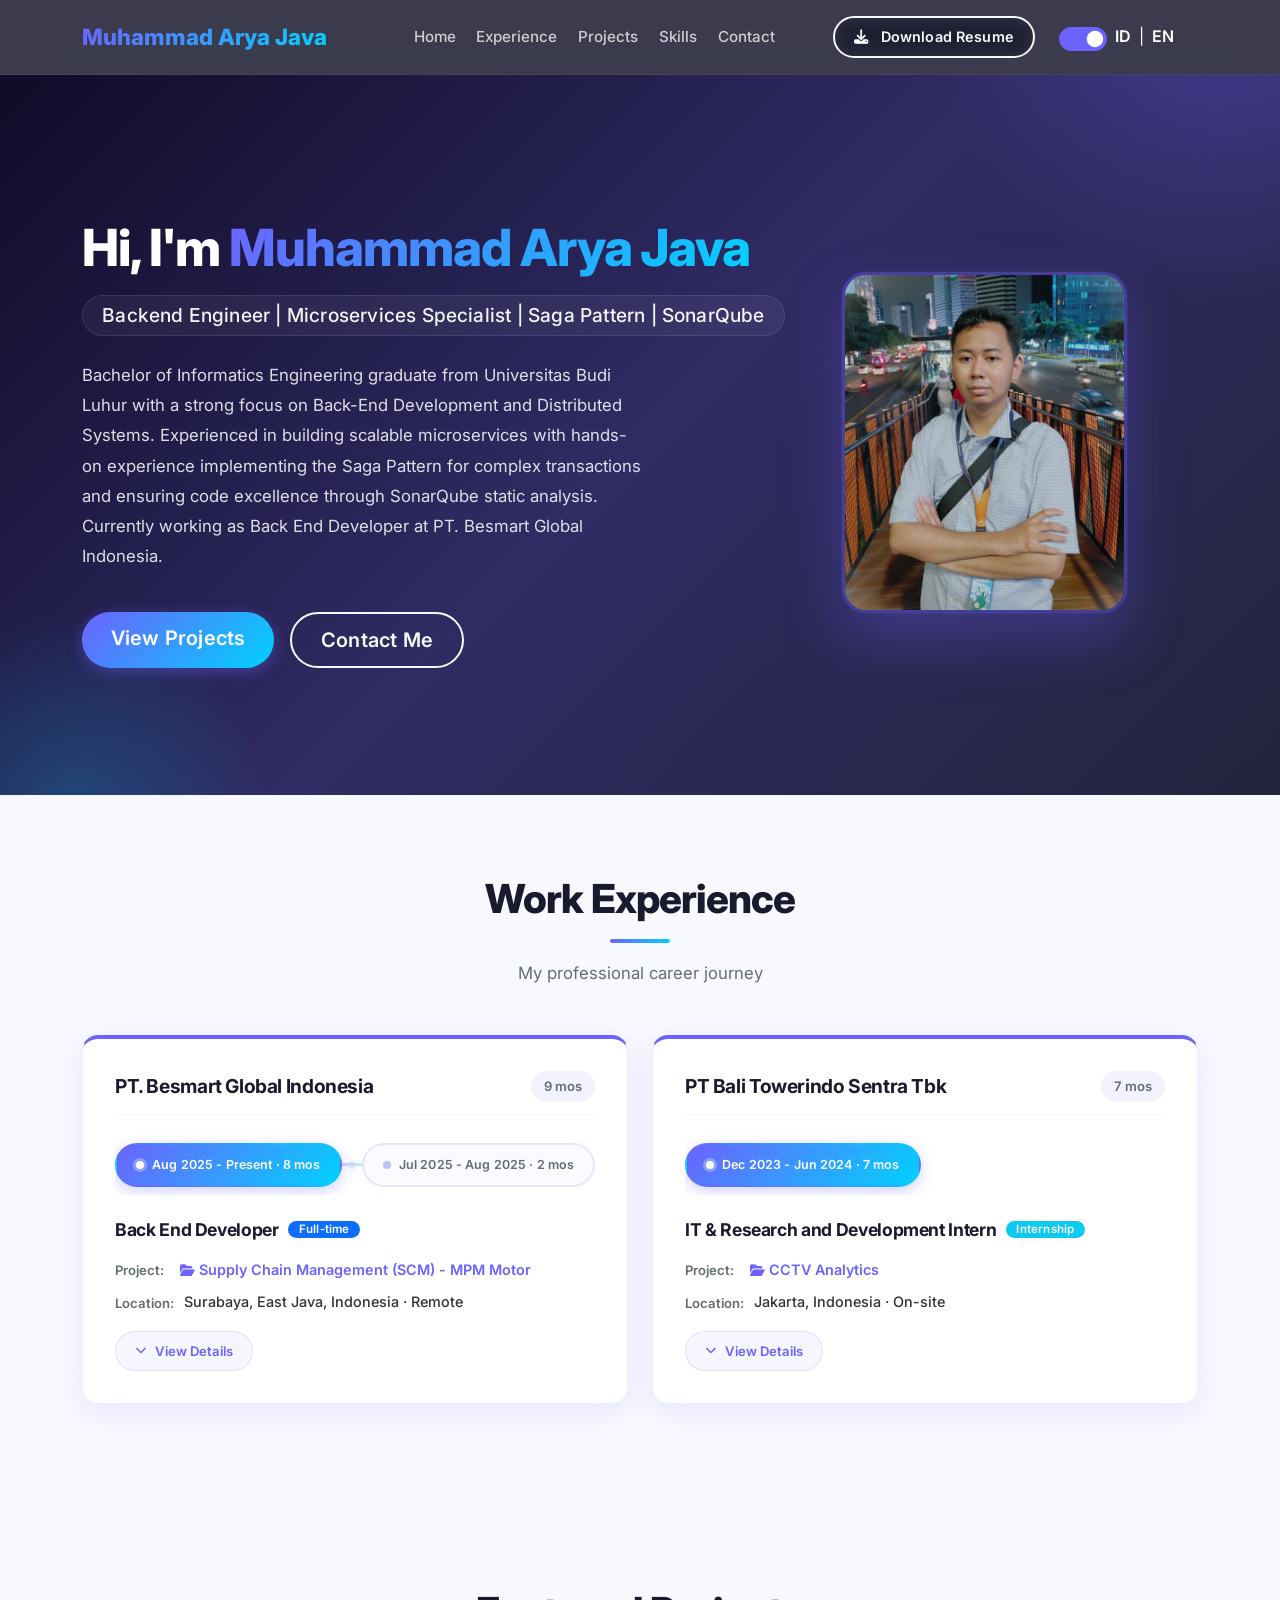
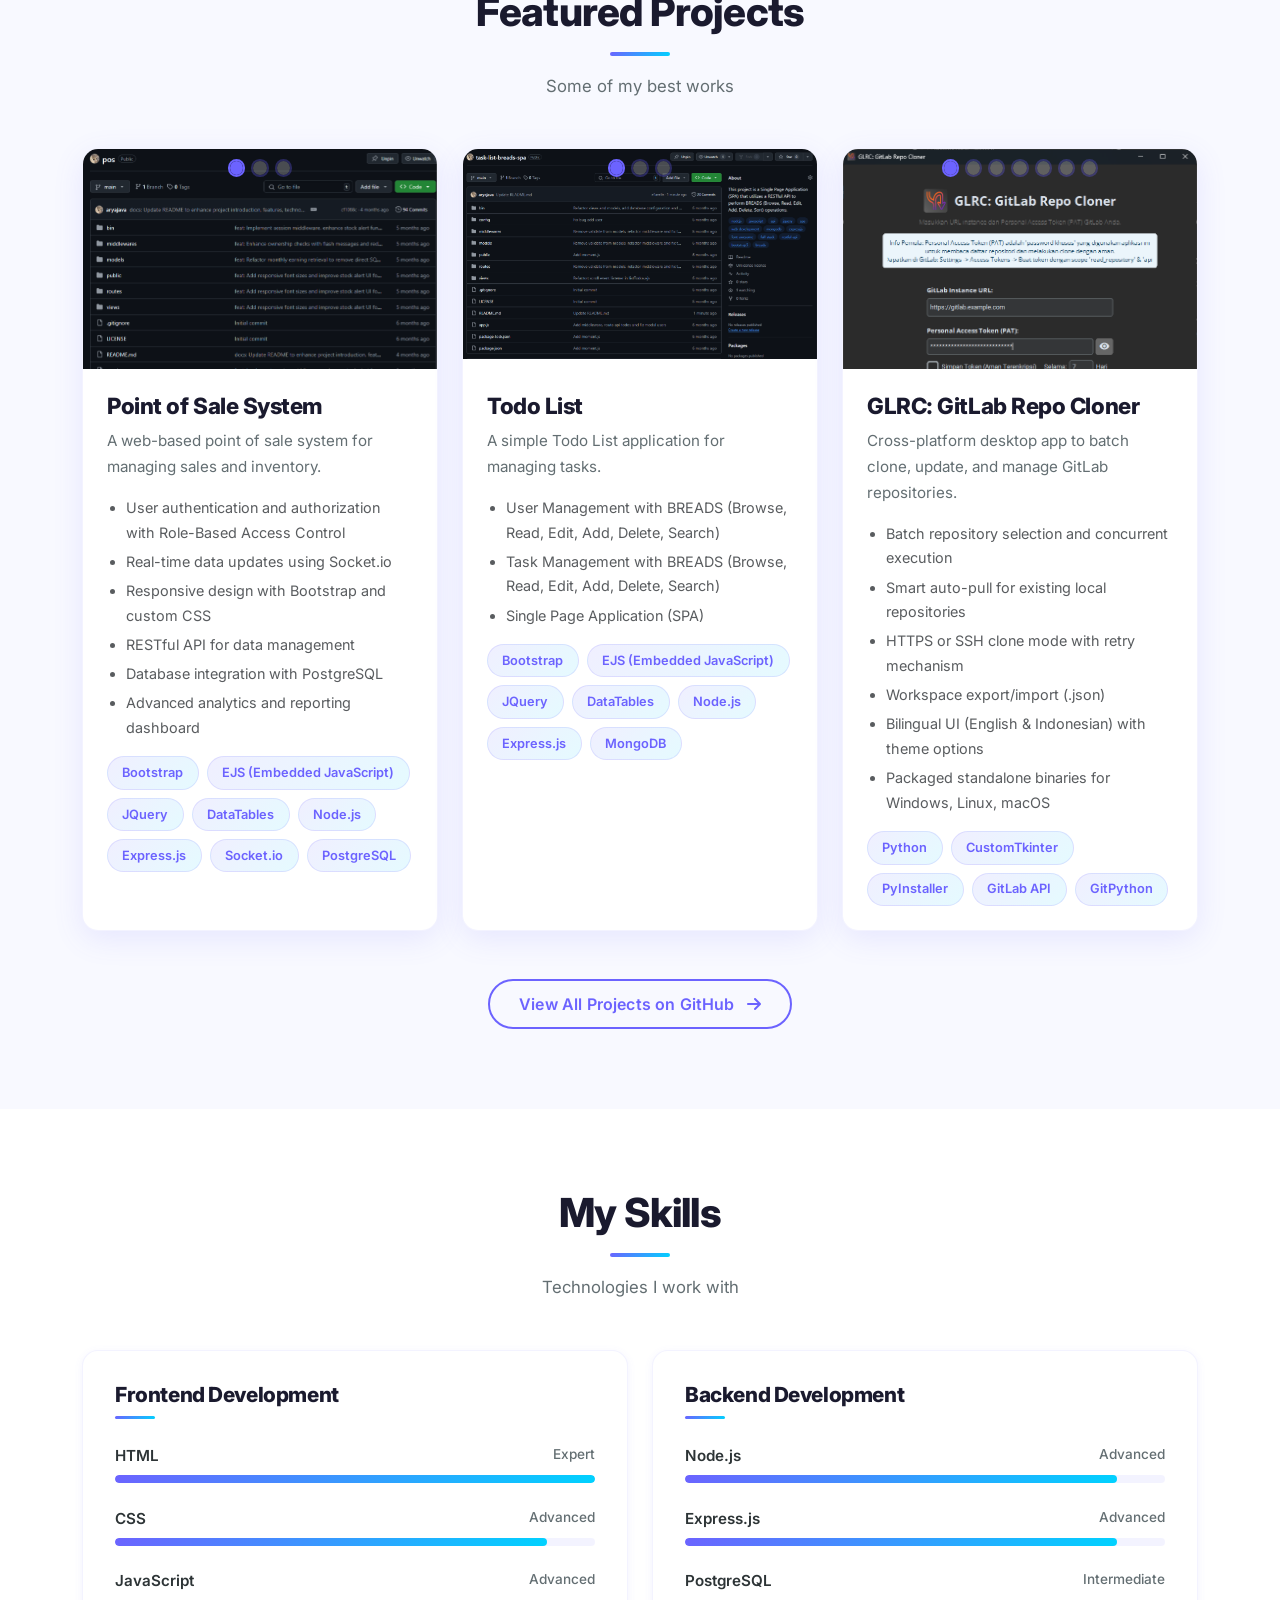
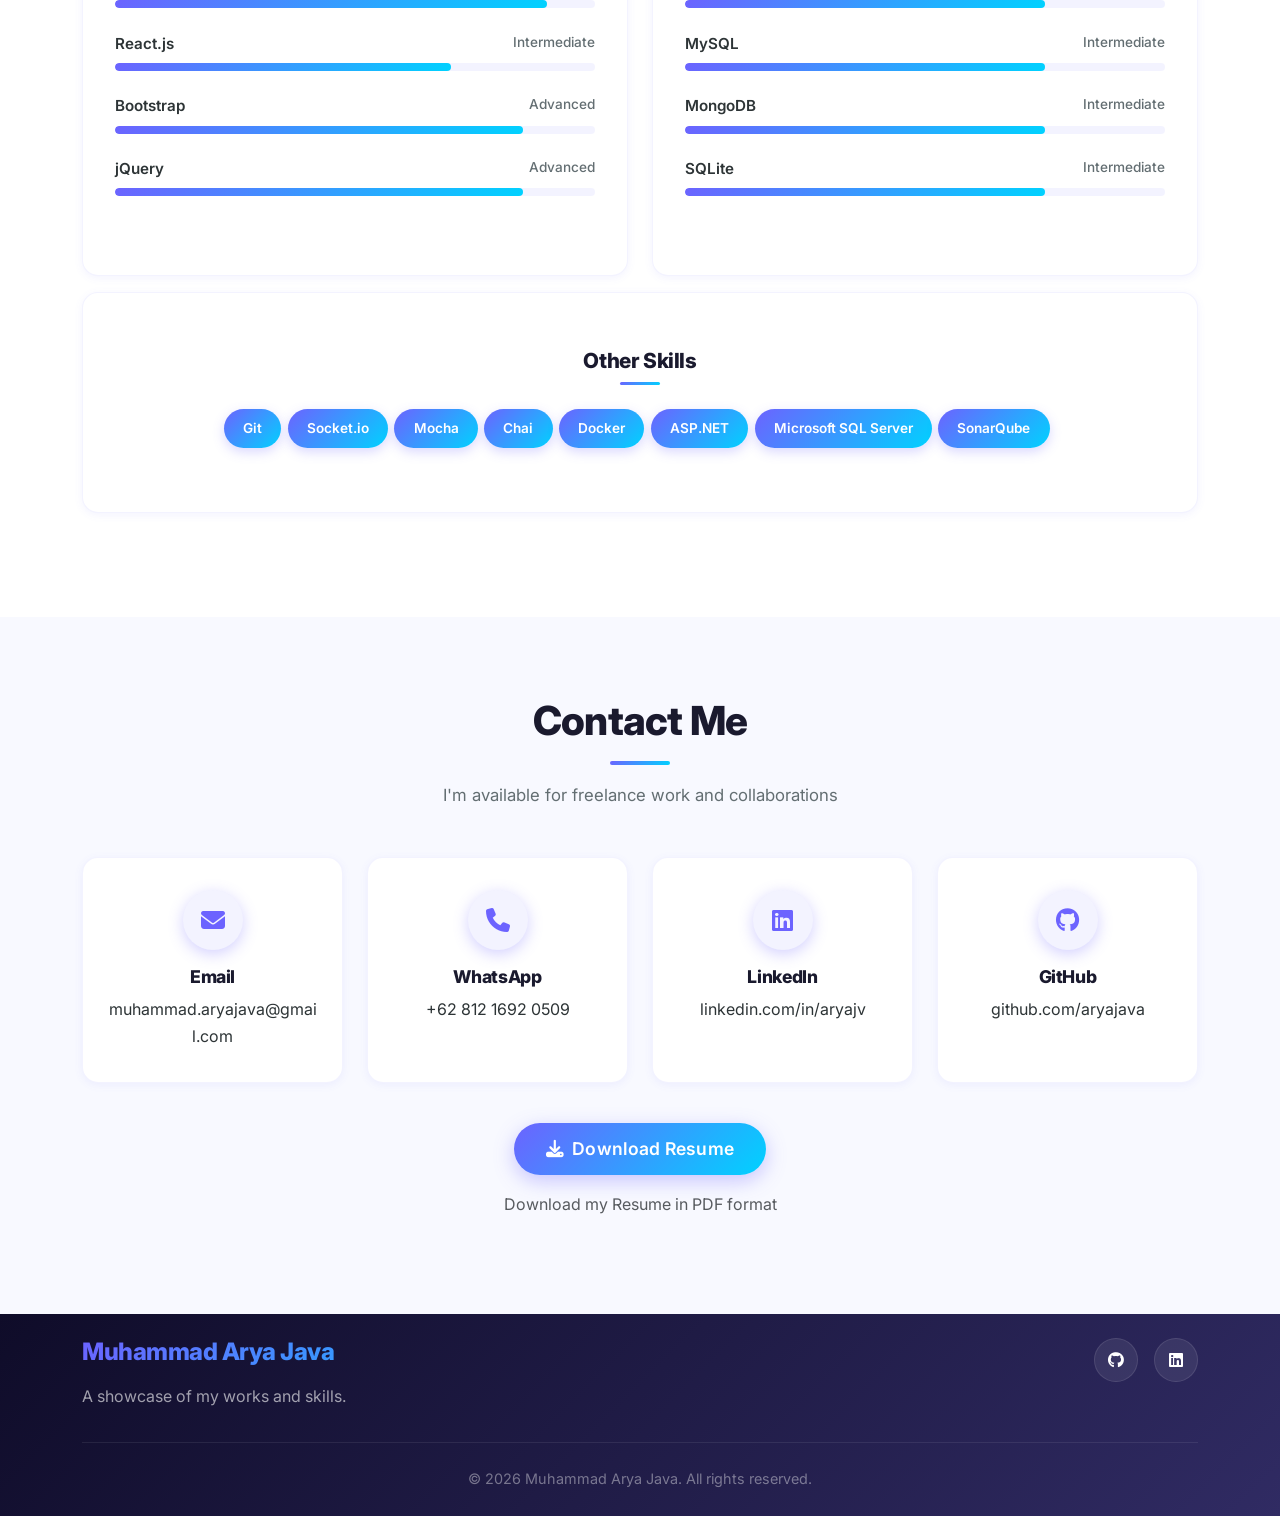
==== commit d6691a40: "fix: remove position/type labels, fix card independent expand - Replace Position/Type labels with in" ====
--- a/index.html
+++ b/index.html
@@ -143,13 +143,9 @@
                         <!-- Role 1: SCM -->
                         <div class="exp-role-content active" id="besmart-role1">
                             <div class="exp-role-summary-info">
-                                <div class="exp-role-row">
-                                    <span class="exp-label" data-i18n="experience.labels.position">Posisi:</span>
-                                    <span class="exp-value" data-i18n="experience.exp1.role1.title">Back End Developer</span>
-                                </div>
-                                <div class="exp-role-row">
-                                    <span class="exp-label" data-i18n="experience.labels.type">Tipe:</span>
-                                    <span class="exp-value"><span class="role-type badge bg-primary" data-i18n="experience.exp1.role1.type">Full-time</span></span>
+                                <div class="exp-role-head">
+                                    <h5 class="exp-role-title" data-i18n="experience.exp1.role1.title">Back End Developer</h5>
+                                    <span class="role-type badge bg-primary" data-i18n="experience.exp1.role1.type">Full-time</span>
                                 </div>
                                 <div class="exp-role-row">
                                     <span class="exp-label" data-i18n="experience.labels.project">Proyek:</span>
@@ -183,13 +179,9 @@
                         <!-- Role 2: DMS -->
                         <div class="exp-role-content" id="besmart-role2">
                             <div class="exp-role-summary-info">
-                                <div class="exp-role-row">
-                                    <span class="exp-label" data-i18n="experience.labels.position">Posisi:</span>
-                                    <span class="exp-value" data-i18n="experience.exp1.role2.title">Back End Developer</span>
-                                </div>
-                                <div class="exp-role-row">
-                                    <span class="exp-label" data-i18n="experience.labels.type">Tipe:</span>
-                                    <span class="exp-value"><span class="role-type badge bg-secondary" data-i18n="experience.exp1.role2.type">Contract</span></span>
+                                <div class="exp-role-head">
+                                    <h5 class="exp-role-title" data-i18n="experience.exp1.role2.title">Back End Developer</h5>
+                                    <span class="role-type badge bg-secondary" data-i18n="experience.exp1.role2.type">Contract</span>
                                 </div>
                                 <div class="exp-role-row">
                                     <span class="exp-label" data-i18n="experience.labels.project">Proyek:</span>
@@ -238,13 +230,9 @@
 
                         <div class="exp-role-content active" id="towerindo-role1">
                             <div class="exp-role-summary-info">
-                                <div class="exp-role-row">
-                                    <span class="exp-label" data-i18n="experience.labels.position">Posisi:</span>
-                                    <span class="exp-value" data-i18n="experience.exp2.title">IT & Research and Development Intern</span>
-                                </div>
-                                <div class="exp-role-row">
-                                    <span class="exp-label" data-i18n="experience.labels.type">Tipe:</span>
-                                    <span class="exp-value"><span class="role-type badge bg-info" data-i18n="experience.exp2.type">Magang</span></span>
+                                <div class="exp-role-head">
+                                    <h5 class="exp-role-title" data-i18n="experience.exp2.title">IT & Research and Development Intern</h5>
+                                    <span class="role-type badge bg-info" data-i18n="experience.exp2.type">Magang</span>
                                 </div>
                                 <div class="exp-role-row">
                                     <span class="exp-label" data-i18n="experience.labels.project">Proyek:</span>
--- a/css/style.css
+++ b/css/style.css
@@ -277,7 +277,6 @@
     border-radius: var(--border-radius);
     box-shadow: var(--shadow-md);
     padding: 2rem;
-    height: 100%;
     display: flex;
     flex-direction: column;
     border: 1px solid rgba(108, 99, 255, 0.1);
@@ -421,6 +420,22 @@
 @keyframes fadeInRole {
     from { opacity: 0; transform: translateY(8px); }
     to { opacity: 1; transform: translateY(0); }
+}
+
+/* Role Head - Title + Badge */
+.exp-role-head {
+    display: flex;
+    align-items: center;
+    gap: 0.6rem;
+    margin-bottom: 0.6rem;
+    flex-wrap: wrap;
+}
+
+.exp-role-title {
+    font-size: 1.1rem;
+    font-weight: 700;
+    color: var(--secondary-color);
+    margin: 0;
 }
 
 /* Summary Info - Always visible */
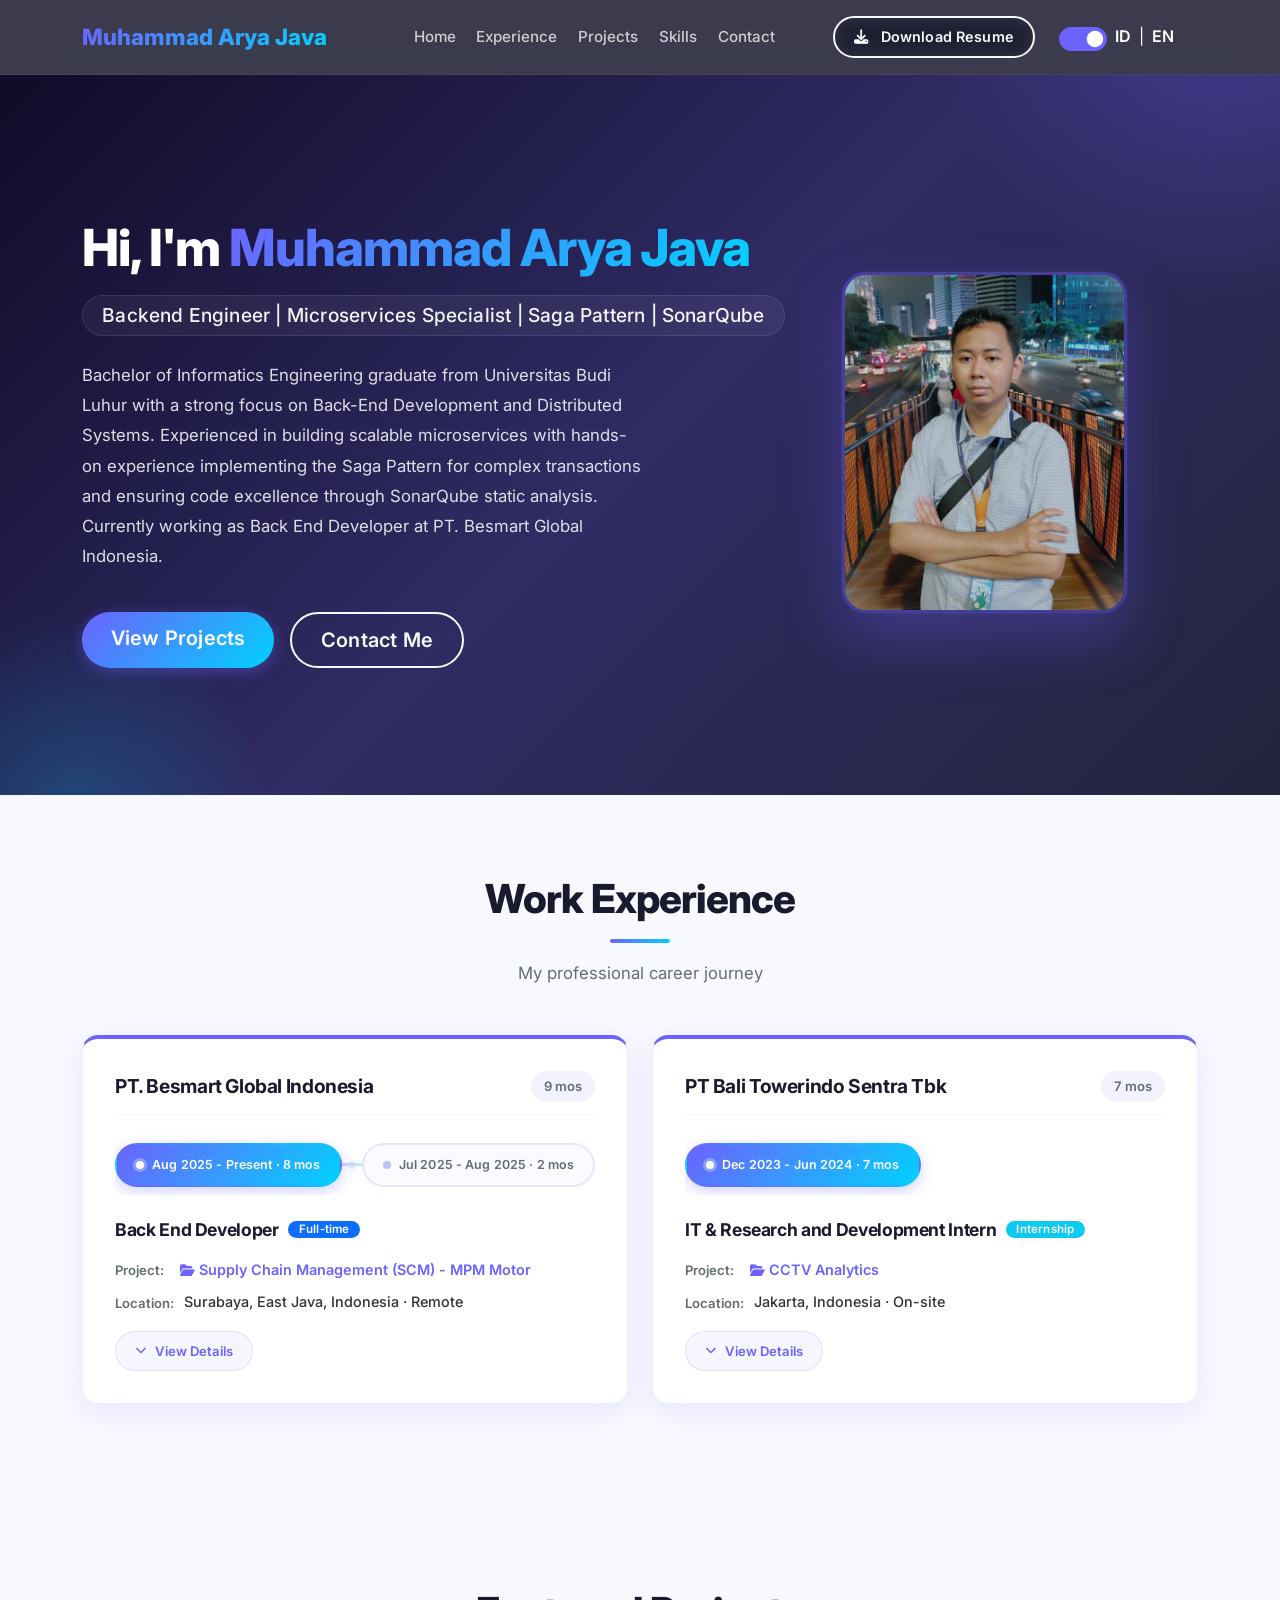
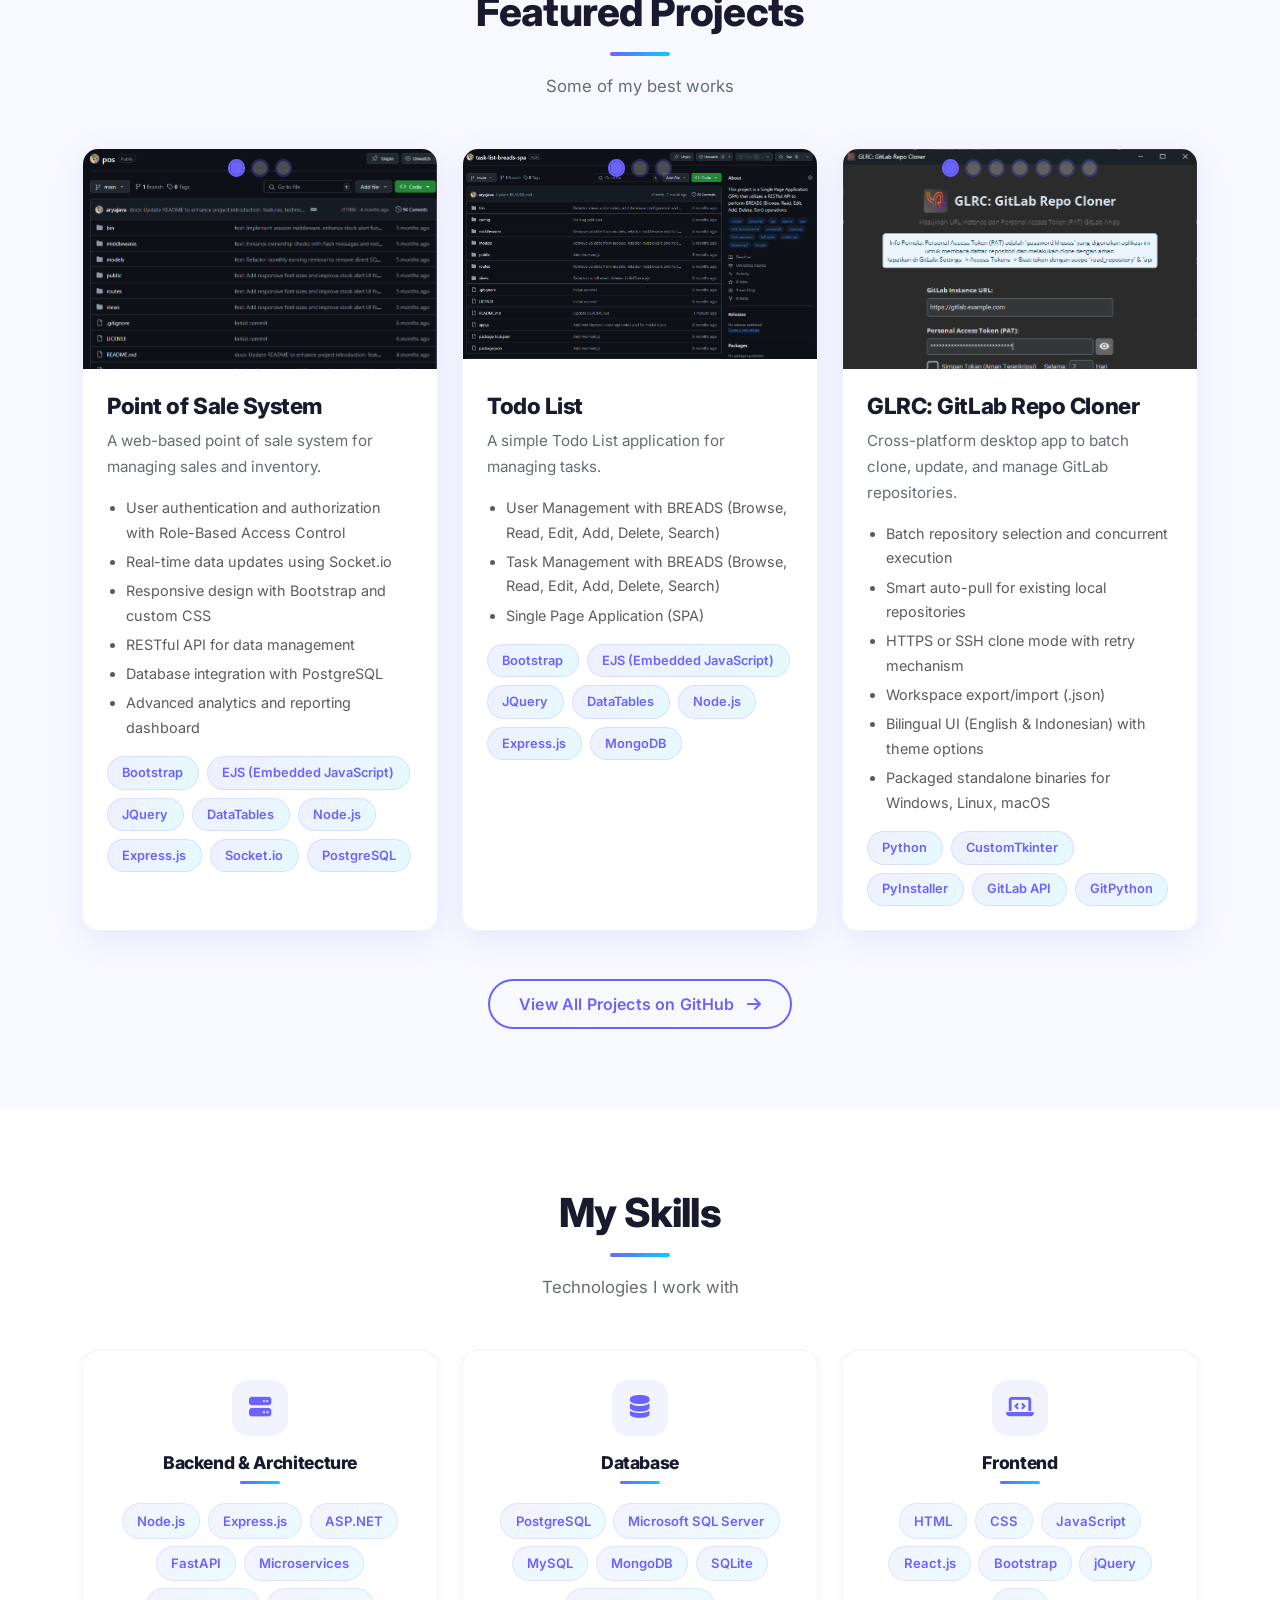
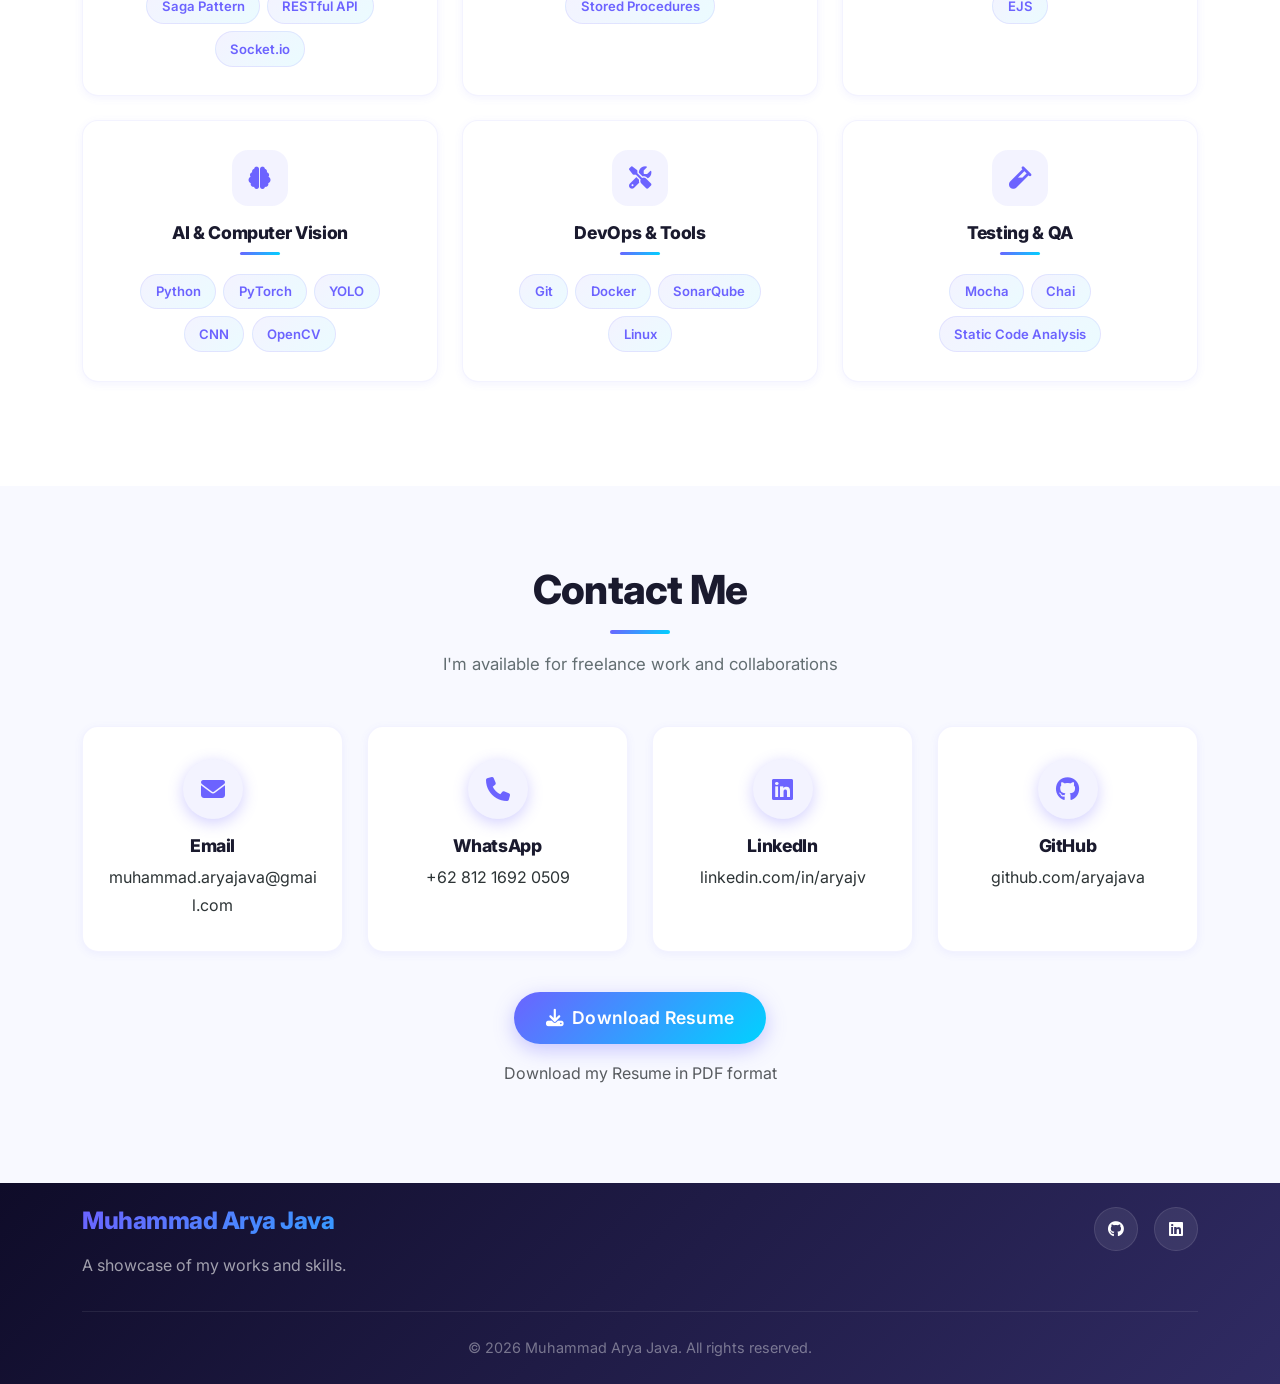
==== commit a33f97fe: "feat: redesign skills section for recruiter reliability - Remove subjective progress bars (recruiter" ====
--- a/index.html
+++ b/index.html
@@ -493,138 +493,96 @@
             <p class="section-subtitle" data-i18n="skills.subtitle">Technologies I work with</p>
             
             <div class="row">
-                <div class="col-md-6 mb-3">
-                    <div class="skill-category">
-                        <h3 class="skill-category-title">Frontend Development</h3>
-                        <div class="skill-item">
-                            <div class="skill-info">
-                                <span class="skill-name" data-i18n="skills.fe1">FE Skill</span>
-                                <span class="skill-level" data-i18n="skills.level.expert">Level</span>
-                            </div>
-                            <div class="progress">
-                                <div class="progress-bar" role="progressbar" style="width: 100%"></div>
-                            </div>
-                        </div>
-                        <div class="skill-item">
-                            <div class="skill-info">
-                                <span class="skill-name" data-i18n="skills.fe2">FE Skill</span>
-                                <span class="skill-level" data-i18n="skills.level.advanced">Level</span>
-                            </div>
-                            <div class="progress">
-                                <div class="progress-bar" role="progressbar" style="width: 90%"></div>
-                            </div>
-                        </div>
-                        <div class="skill-item">
-                            <div class="skill-info">
-                                <span class="skill-name" data-i18n="skills.fe3">FE Skill</span>
-                                <span class="skill-level" data-i18n="skills.level.advanced">Level</span>
-                            </div>
-                            <div class="progress">
-                                <div class="progress-bar" role="progressbar" style="width: 90%"></div>
-                            </div>
-                        </div>
-                        <div class="skill-item">
-                            <div class="skill-info">
-                                <span class="skill-name" data-i18n="skills.fe4">FE Skill</span>
-                                <span class="skill-level" data-i18n="skills.level.intermediate">Level</span>
-                            </div>
-                            <div class="progress">
-                                <div class="progress-bar" role="progressbar" style="width: 70%"></div>
-                            </div>
-                        </div>
-                        <div class="skill-item">
-                            <div class="skill-info">
-                                <span class="skill-name" data-i18n="skills.fe5">FE Skill</span>
-                                <span class="skill-level" data-i18n="skills.level.advanced">Level</span>
-                            </div>
-                            <div class="progress">
-                                <div class="progress-bar" role="progressbar" style="width: 85%"></div>
-                            </div>
-                        </div>
-                        <div class="skill-item">
-                            <div class="skill-info">
-                                <span class="skill-name" data-i18n="skills.fe6">FE Skill</span>
-                                <span class="skill-level" data-i18n="skills.level.advanced">Level</span>
-                            </div>
-                            <div class="progress">
-                                <div class="progress-bar" role="progressbar" style="width: 85%"></div>
-                            </div>
-                        </div>
-                    </div>
-                </div>
-                
-                <div class="col-md-6 mb-3">
-                    <div class="skill-category">
-                        <h3 class="skill-category-title">Backend Development</h3>
-                        <div class="skill-item">
-                            <div class="skill-info">
-                                <span class="skill-name" data-i18n="skills.be1">BE Skill</span>
-                                <span class="skill-level" data-i18n="skills.level.advanced">Level</span>
-                            </div>
-                            <div class="progress">
-                                <div class="progress-bar" role="progressbar" style="width: 90%"></div>
-                            </div>
-                        </div>
-                        <div class="skill-item">
-                            <div class="skill-info">
-                                <span class="skill-name" data-i18n="skills.be2">BE Skill</span>
-                                <span class="skill-level" data-i18n="skills.level.advanced">Level</span>
-                            </div>
-                            <div class="progress">
-                                <div class="progress-bar" role="progressbar" style="width: 90%"></div>
-                            </div>
-                        </div>
-                        <div class="skill-item">
-                            <div class="skill-info">
-                                <span class="skill-name" data-i18n="skills.be3">BE Skill</span>
-                                <span class="skill-level" data-i18n="skills.level.intermediate">Level</span>
-                            </div>
-                            <div class="progress">
-                                <div class="progress-bar" role="progressbar" style="width: 75%"></div>
-                            </div>
-                        </div>
-                        <div class="skill-item">
-                            <div class="skill-info">
-                                <span class="skill-name" data-i18n="skills.be4">BE Skill</span>
-                                <span class="skill-level" data-i18n="skills.level.intermediate">Level</span>
-                            </div>
-                            <div class="progress">
-                                <div class="progress-bar" role="progressbar" style="width: 75%"></div>
-                            </div>
-                        </div>
-                        <div class="skill-item">
-                            <div class="skill-info">
-                                <span class="skill-name" data-i18n="skills.be5">BE Skill</span>
-                                <span class="skill-level" data-i18n="skills.level.intermediate">Level</span>
-                            </div>
-                            <div class="progress">
-                                <div class="progress-bar" role="progressbar" style="width: 75%"></div>
-                            </div>
-                        </div>
-                        <div class="skill-item">
-                            <div class="skill-info">
-                                <span class="skill-name" data-i18n="skills.be6">BE Skill</span>
-                                <span class="skill-level" data-i18n="skills.level.intermediate">Level</span>
-                            </div>
-                            <div class="progress">
-                                <div class="progress-bar" role="progressbar" style="width: 75%"></div>
-                            </div>
-                        </div>
-                    </div>
-                </div>
-            </div>
-            <div class="skill-category">
-                <div class="other-skills">
-                    <h3 class="skill-category-title align-items-center">Other Skills</h3>
-                    <div class="d-flex flex-wrap">
-                        <span class="skill-badge" data-i18n="skills.other1">Other Skill</span>
-                        <span class="skill-badge" data-i18n="skills.other2">Other Skill</span>
-                        <span class="skill-badge" data-i18n="skills.other3">Other Skill</span>
-                        <span class="skill-badge" data-i18n="skills.other4">Other Skill</span>
-                        <span class="skill-badge" data-i18n="skills.other5">Other Skill</span>
-                        <span class="skill-badge" data-i18n="skills.other6">Other Skill</span>
-                        <span class="skill-badge" data-i18n="skills.other7">Other Skill</span>
-                        <span class="skill-badge" data-i18n="skills.other8">Other Skill</span>
+                <!-- Backend & Architecture -->
+                <div class="col-lg-4 col-md-6 mb-4">
+                    <div class="skill-category fade-up">
+                        <div class="skill-category-icon"><i class="fas fa-server"></i></div>
+                        <h3 class="skill-category-title" data-i18n="skills.cat.backend">Backend & Architecture</h3>
+                        <div class="skill-tags">
+                            <span class="skill-tag">Node.js</span>
+                            <span class="skill-tag">Express.js</span>
+                            <span class="skill-tag">ASP.NET</span>
+                            <span class="skill-tag">FastAPI</span>
+                            <span class="skill-tag">Microservices</span>
+                            <span class="skill-tag">Saga Pattern</span>
+                            <span class="skill-tag">RESTful API</span>
+                            <span class="skill-tag">Socket.io</span>
+                        </div>
+                    </div>
+                </div>
+
+                <!-- Database -->
+                <div class="col-lg-4 col-md-6 mb-4">
+                    <div class="skill-category fade-up">
+                        <div class="skill-category-icon"><i class="fas fa-database"></i></div>
+                        <h3 class="skill-category-title" data-i18n="skills.cat.database">Database</h3>
+                        <div class="skill-tags">
+                            <span class="skill-tag">PostgreSQL</span>
+                            <span class="skill-tag">Microsoft SQL Server</span>
+                            <span class="skill-tag">MySQL</span>
+                            <span class="skill-tag">MongoDB</span>
+                            <span class="skill-tag">SQLite</span>
+                            <span class="skill-tag">Stored Procedures</span>
+                        </div>
+                    </div>
+                </div>
+
+                <!-- Frontend -->
+                <div class="col-lg-4 col-md-6 mb-4">
+                    <div class="skill-category fade-up">
+                        <div class="skill-category-icon"><i class="fas fa-laptop-code"></i></div>
+                        <h3 class="skill-category-title" data-i18n="skills.cat.frontend">Frontend</h3>
+                        <div class="skill-tags">
+                            <span class="skill-tag">HTML</span>
+                            <span class="skill-tag">CSS</span>
+                            <span class="skill-tag">JavaScript</span>
+                            <span class="skill-tag">React.js</span>
+                            <span class="skill-tag">Bootstrap</span>
+                            <span class="skill-tag">jQuery</span>
+                            <span class="skill-tag">EJS</span>
+                        </div>
+                    </div>
+                </div>
+
+                <!-- AI & Computer Vision -->
+                <div class="col-lg-4 col-md-6 mb-4">
+                    <div class="skill-category fade-up">
+                        <div class="skill-category-icon"><i class="fas fa-brain"></i></div>
+                        <h3 class="skill-category-title" data-i18n="skills.cat.ai">AI & Computer Vision</h3>
+                        <div class="skill-tags">
+                            <span class="skill-tag">Python</span>
+                            <span class="skill-tag">PyTorch</span>
+                            <span class="skill-tag">YOLO</span>
+                            <span class="skill-tag">CNN</span>
+                            <span class="skill-tag">OpenCV</span>
+                        </div>
+                    </div>
+                </div>
+
+                <!-- DevOps & Tools -->
+                <div class="col-lg-4 col-md-6 mb-4">
+                    <div class="skill-category fade-up">
+                        <div class="skill-category-icon"><i class="fas fa-tools"></i></div>
+                        <h3 class="skill-category-title" data-i18n="skills.cat.devops">DevOps & Tools</h3>
+                        <div class="skill-tags">
+                            <span class="skill-tag">Git</span>
+                            <span class="skill-tag">Docker</span>
+                            <span class="skill-tag">SonarQube</span>
+                            <span class="skill-tag">Linux</span>
+                        </div>
+                    </div>
+                </div>
+
+                <!-- Testing -->
+                <div class="col-lg-4 col-md-6 mb-4">
+                    <div class="skill-category fade-up">
+                        <div class="skill-category-icon"><i class="fas fa-vial"></i></div>
+                        <h3 class="skill-category-title" data-i18n="skills.cat.testing">Testing & QA</h3>
+                        <div class="skill-tags">
+                            <span class="skill-tag">Mocha</span>
+                            <span class="skill-tag">Chai</span>
+                            <span class="skill-tag">Static Code Analysis</span>
+                        </div>
                     </div>
                 </div>
             </div>
--- a/css/style.css
+++ b/css/style.css
@@ -751,23 +751,44 @@
 
 .skill-category {
     background: var(--card-bg);
-    padding: 2rem;
+    padding: 1.8rem;
     border-radius: var(--border-radius);
     box-shadow: var(--shadow-sm);
-    margin-bottom: 1.5rem;
     height: 100%;
     border: 1px solid rgba(108, 99, 255, 0.08);
     transition: var(--transition);
+    text-align: center;
 }
 
 .skill-category:hover {
     box-shadow: var(--shadow-md);
-    border-color: rgba(108, 99, 255, 0.15);
+    border-color: rgba(108, 99, 255, 0.2);
+    transform: translateY(-4px);
+}
+
+.skill-category-icon {
+    width: 56px;
+    height: 56px;
+    margin: 0 auto 1rem;
+    background: rgba(108, 99, 255, 0.08);
+    border-radius: 16px;
+    display: flex;
+    align-items: center;
+    justify-content: center;
+    font-size: 1.4rem;
+    color: var(--primary-color);
+    transition: var(--transition);
+}
+
+.skill-category:hover .skill-category-icon {
+    background: var(--accent-gradient);
+    color: white;
+    box-shadow: 0 6px 20px rgba(108, 99, 255, 0.3);
 }
 
 .skill-category-title {
-    font-size: 1.3rem;
-    margin-bottom: 1.5rem;
+    font-size: 1.1rem;
+    margin-bottom: 1.2rem;
     color: var(--secondary-color);
     position: relative;
     padding-bottom: 0.7rem;
@@ -777,81 +798,38 @@
     content: '';
     position: absolute;
     bottom: 0;
-    left: 0;
+    left: 50%;
+    transform: translateX(-50%);
     width: 40px;
     height: 3px;
     background: var(--accent-gradient);
     border-radius: 2px;
 }
 
-.skill-item {
-    margin-bottom: 1.4rem;
-}
-
-.skill-info {
-    display: flex;
-    justify-content: space-between;
-    margin-bottom: 0.4rem;
-}
-
-.skill-name {
+.skill-tags {
+    display: flex;
+    flex-wrap: wrap;
+    gap: 0.45rem;
+    justify-content: center;
+}
+
+.skill-tag {
+    background: linear-gradient(135deg, rgba(108, 99, 255, 0.08), rgba(0, 210, 255, 0.08));
+    color: var(--primary-color);
+    padding: 0.35rem 0.9rem;
+    border-radius: 50px;
+    font-size: 0.82rem;
     font-weight: 600;
-    font-size: 0.95rem;
-}
-
-.skill-level {
-    color: var(--text-light);
-    font-size: 0.85rem;
-    font-weight: 500;
-}
-
-.progress {
-    height: 8px;
-    border-radius: 4px;
-    background-color: rgba(108, 99, 255, 0.08);
-    overflow: hidden;
-}
-
-.progress-bar {
-    background: var(--accent-gradient);
-    border-radius: 4px;
-    transition: width 1.5s cubic-bezier(0.25, 0.46, 0.45, 0.94);
-}
-
-.other-skills {
-    padding: 1.5rem 2rem;
-}
-
-.other-skills .skill-category-title {
-    text-align: center;
-}
-
-.other-skills .skill-category-title::after {
-    left: 50%;
-    transform: translateX(-50%);
-}
-
-.other-skills .d-flex {
-    justify-content: center;
-}
-
-.skill-badge {
-    background: var(--accent-gradient);
-    color: white;
-    padding: 0.5rem 1.2rem;
-    border-radius: 50px;
-    font-size: 0.85rem;
-    font-weight: 600;
-    margin-right: 0.4rem;
-    margin-bottom: 0.5rem;
-    display: inline-block;
+    border: 1px solid rgba(108, 99, 255, 0.12);
+    transition: var(--transition);
+}
+
+.skill-tag:hover {
+    background: var(--accent-gradient);
+    color: white;
+    border-color: transparent;
+    transform: translateY(-1px);
     box-shadow: 0 4px 12px rgba(108, 99, 255, 0.25);
-    transition: var(--transition);
-}
-
-.skill-badge:hover {
-    transform: translateY(-3px) scale(1.05);
-    box-shadow: 0 8px 25px rgba(108, 99, 255, 0.45);
 }
 
 /* Contact Section */
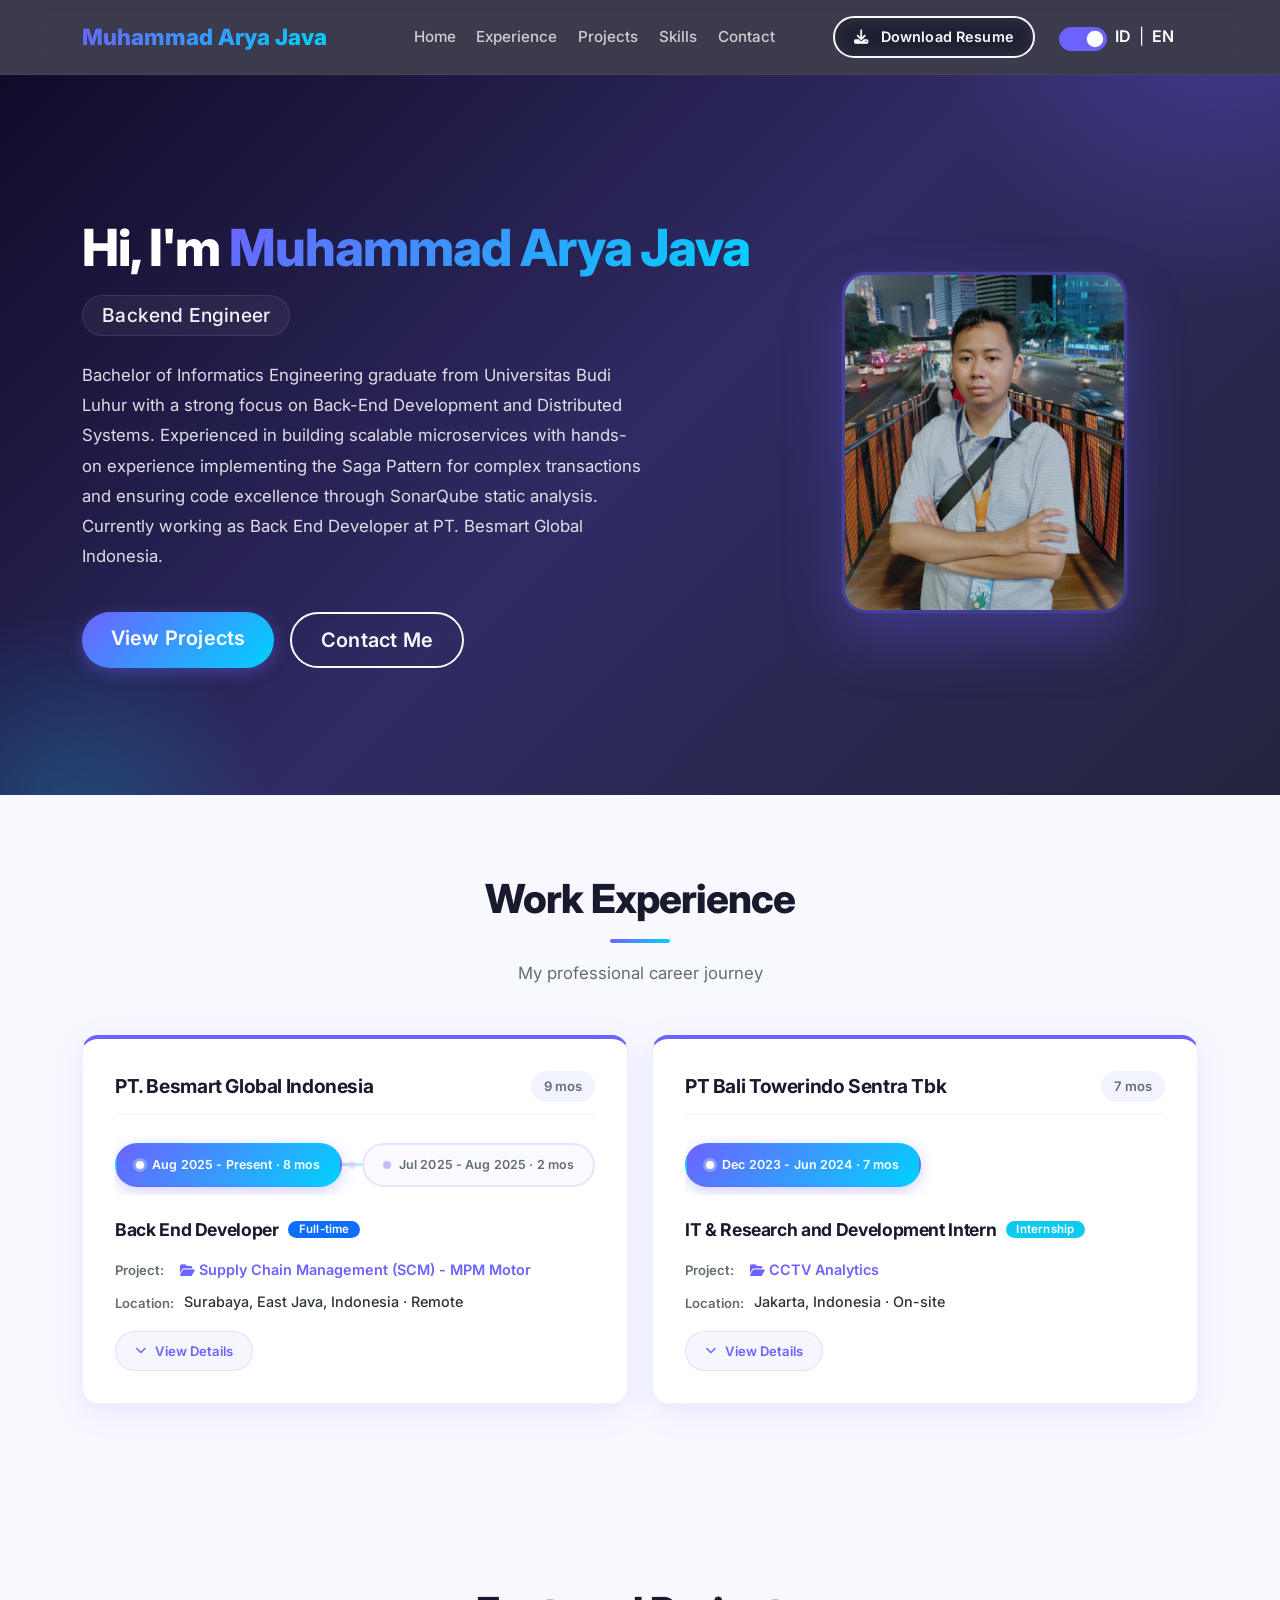
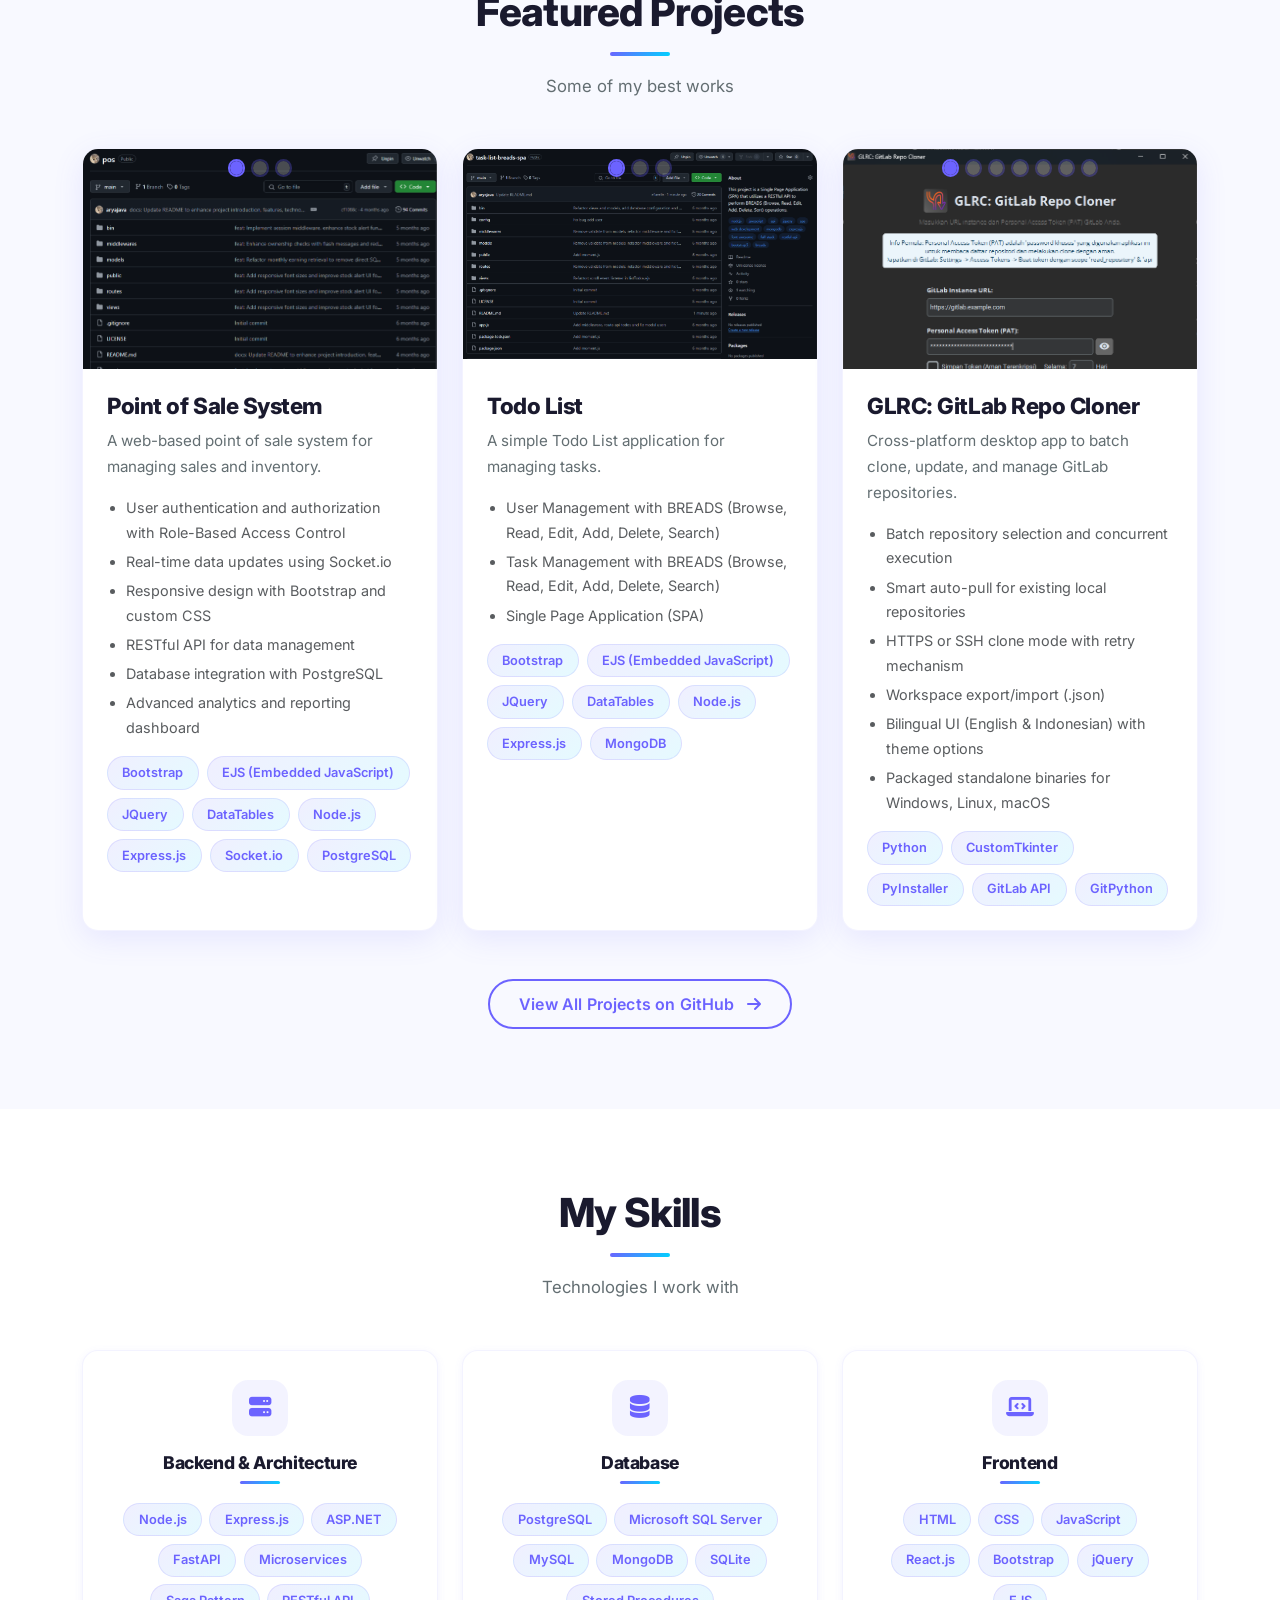
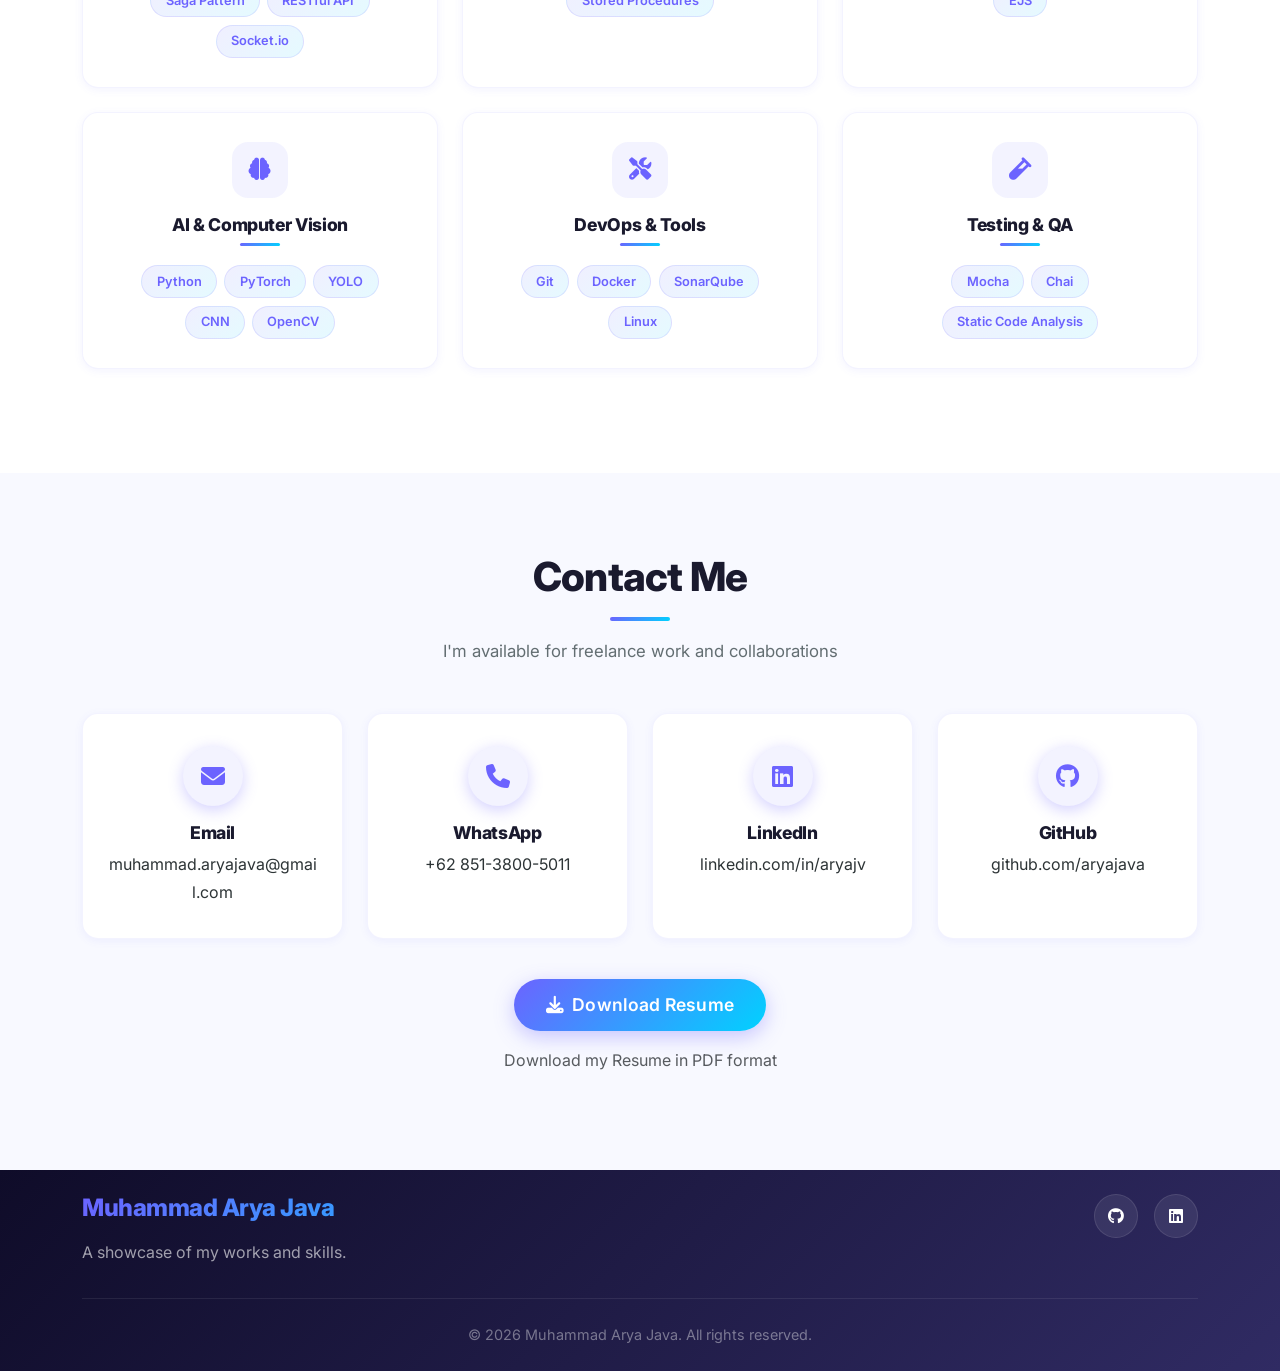
==== commit 8a9fae36: "feat: language-based resume download + fix skill tag styling - Resume download links switch based on" ====
--- a/index.html
+++ b/index.html
@@ -43,7 +43,7 @@
                         
                         <!-- Tombol Download Mobile -->
                         <li class="nav-item d-md-none">
-                            <a class="nav-link" href="https://drive.google.com/uc?export=download&id=1IyJfDqmWUHiwtf6iN0SJc6K4vay9DfCF" >
+                            <a class="nav-link resume-link" href="https://drive.google.com/uc?export=download&id=1IyJfDqmWUHiwtf6iN0SJc6K4vay9DfCF" >
                                 <i class="fas fa-download me-2"></i>
                                 <span data-i18n="contact.downloadResume">Unduh Resume</span>
                             </a>
@@ -66,7 +66,7 @@
 
                 <!-- Download Resume in Header -->
                 <a href="https://drive.google.com/uc?export=download&id=1IyJfDqmWUHiwtf6iN0SJc6K4vay9DfCF"
-                   class="btn btn-outline-light me-3 d-none d-md-inline-block download-btn-header">
+                   class="btn btn-outline-light me-3 d-none d-md-inline-block download-btn-header resume-link">
                     <i class="fas fa-download me-2"></i>
                     <span data-i18n="contact.downloadResume">Unduh Resume</span>
                 </a>
@@ -619,7 +619,7 @@
                                 </div>
                                 <div class="contact-details">
                                     <h4 data-i18n="contact.phone">WhatsApp</h4>
-                                    <a href="https://wa.me/6281216920509" target="_blank">+62 812 1692 0509</a>
+                                    <a href="https://wa.me/6285138005011" target="_blank">+62 851-3800-5011</a>
                                 </div>
                             </div>
                         </div>
@@ -654,7 +654,7 @@
                     <!-- Download Resume -->
                     <div class="resume-download text-center mt-3">
                         <a href="https://drive.google.com/uc?export=download&id=1IyJfDqmWUHiwtf6iN0SJc6K4vay9DfCF"
-                           class="btn btn-primary btn-lg download-btn">
+                           class="btn btn-primary btn-lg download-btn resume-link">
                             <i class="fas fa-download me-2"></i>
                             <span data-i18n="contact.downloadResume">Download Resume</span>
                         </a>
--- a/css/style.css
+++ b/css/style.css
@@ -814,13 +814,13 @@
 }
 
 .skill-tag {
-    background: linear-gradient(135deg, rgba(108, 99, 255, 0.08), rgba(0, 210, 255, 0.08));
+    background: linear-gradient(135deg, rgba(108, 99, 255, 0.1), rgba(0, 210, 255, 0.1));
     color: var(--primary-color);
-    padding: 0.35rem 0.9rem;
+    padding: 0.3rem 0.9rem;
     border-radius: 50px;
-    font-size: 0.82rem;
+    font-size: 0.8rem;
     font-weight: 600;
-    border: 1px solid rgba(108, 99, 255, 0.12);
+    border: 1px solid rgba(108, 99, 255, 0.15);
     transition: var(--transition);
 }
 
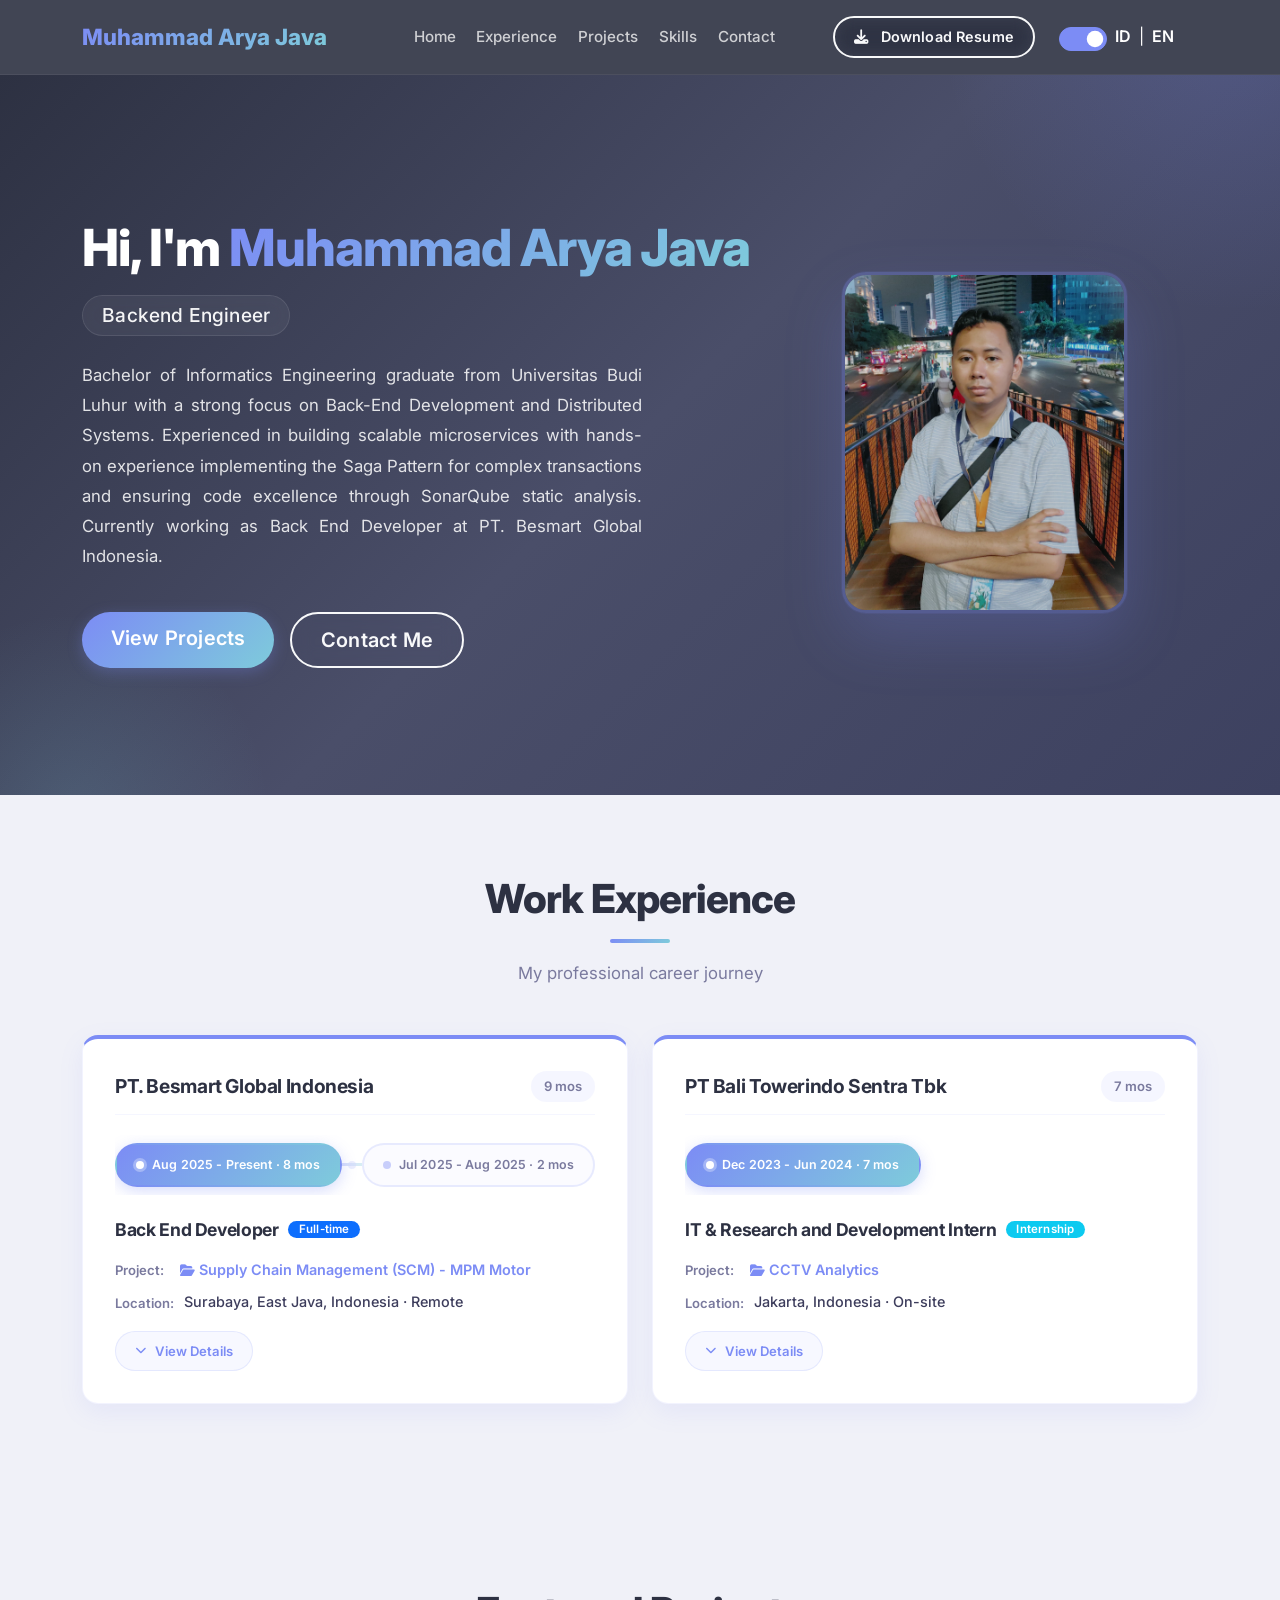
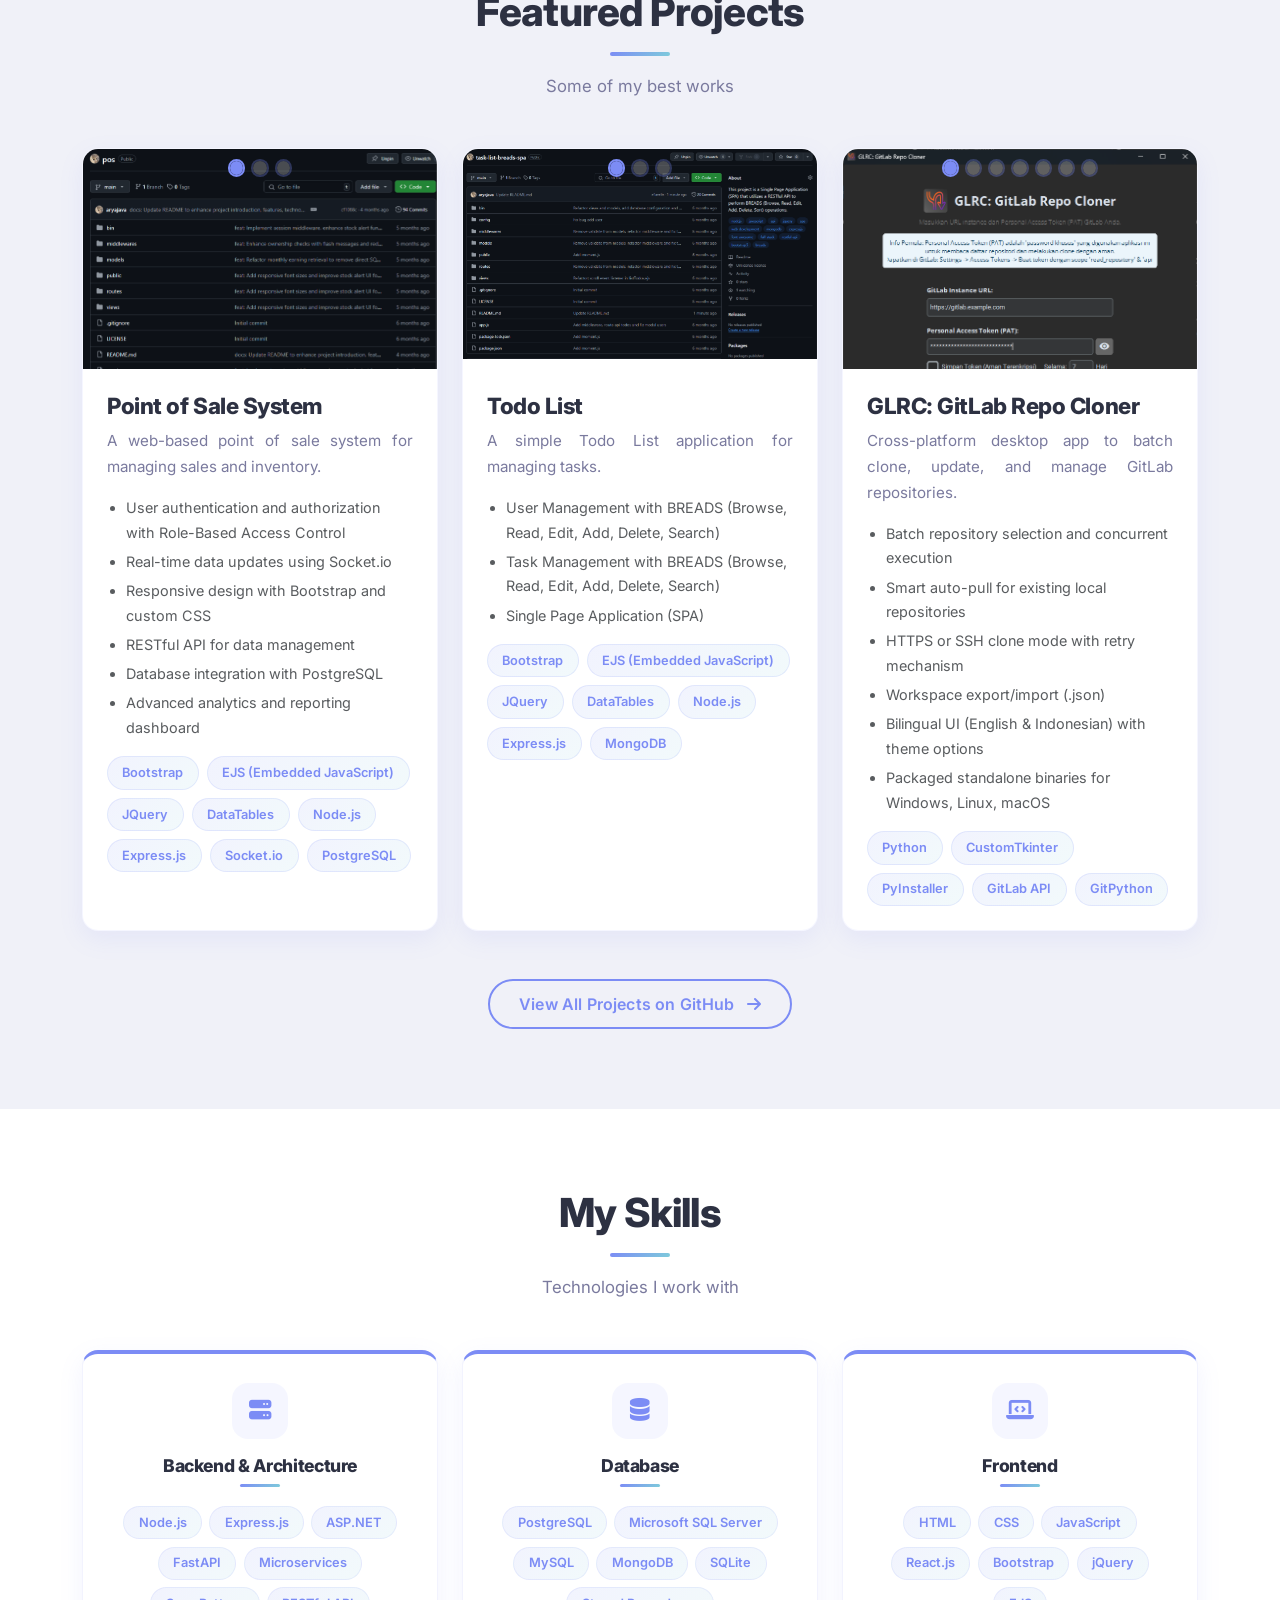
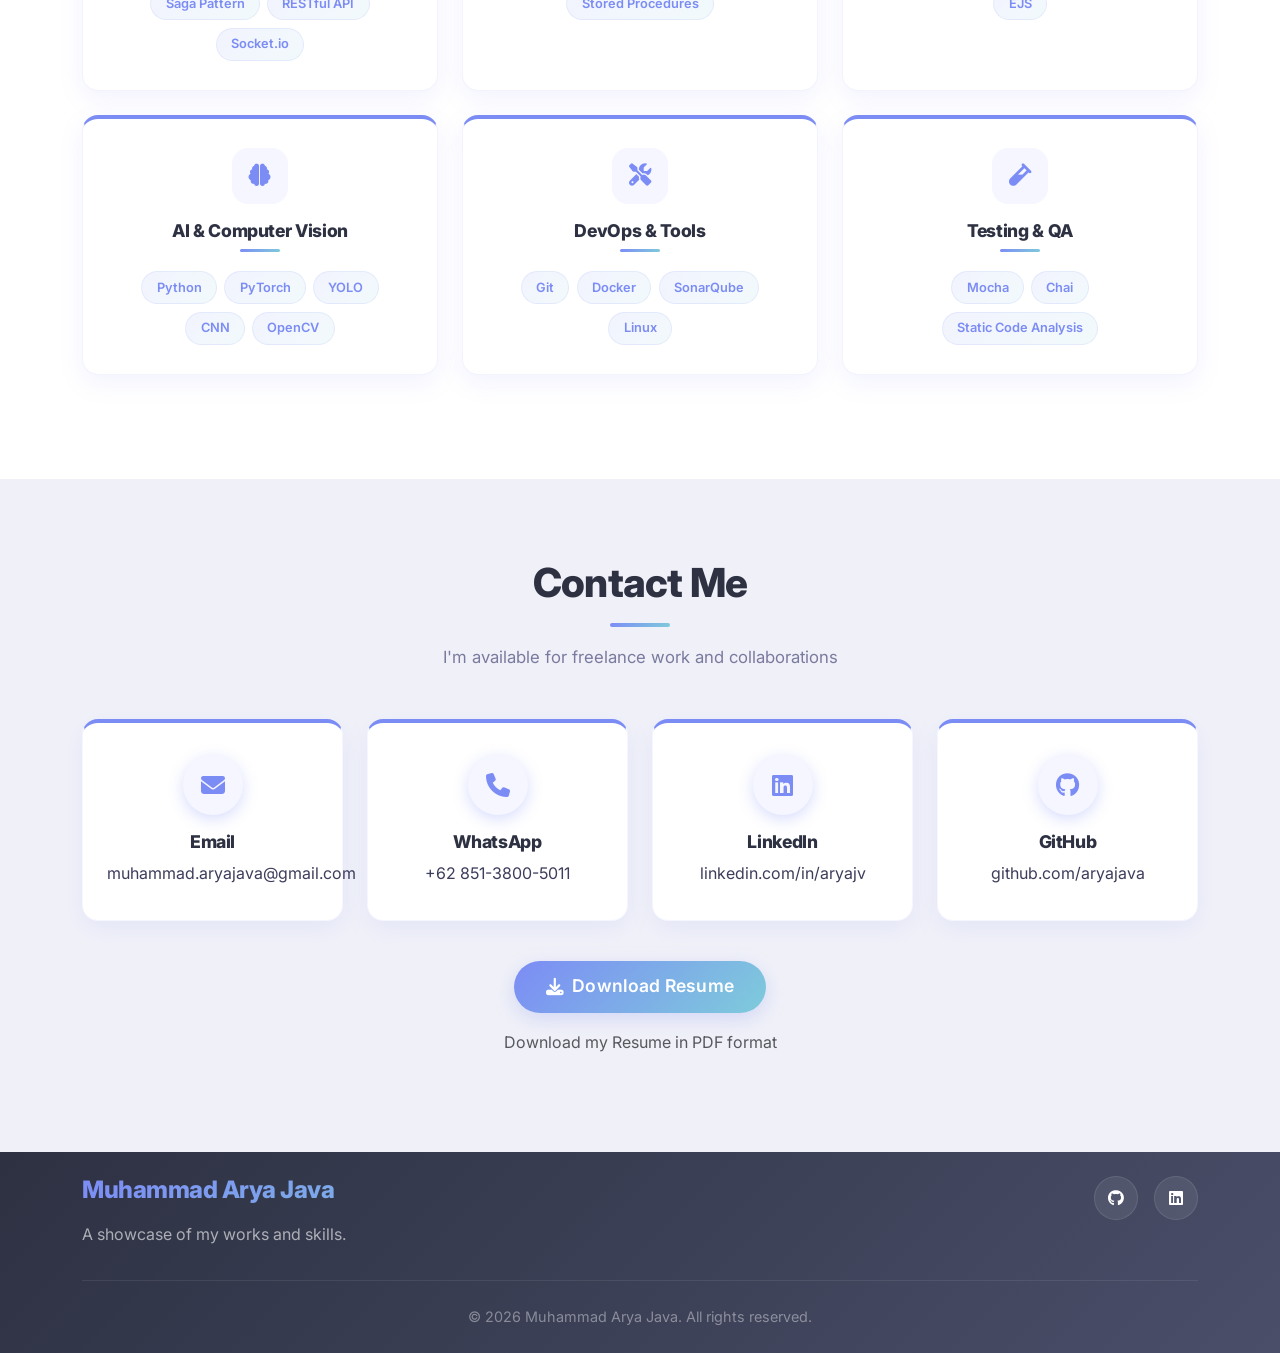
==== commit f6e30ae0: "feat: polish UI - pastel theme, justify text, clickable contacts, header cleanup - Change color them" ====
--- a/index.html
+++ b/index.html
@@ -600,54 +600,54 @@
                     <div class="row justify-content-center">
                         <!-- Email -->
                         <div class="col-md-3 col-sm-6 mb-4">
-                            <div class="contact-card">
+                            <a href="mailto:muhammad.aryajava@gmail.com" class="contact-card">
                                 <div class="contact-icon">
                                     <i class="fas fa-envelope"></i>
                                 </div>
                                 <div class="contact-details">
                                     <h4 data-i18n="contact.email">Email</h4>
-                                    <a href="mailto:muhammad.aryajava@gmail.com">muhammad.aryajava@gmail.com</a>
-                                </div>
-                            </div>
+                                    <span>muhammad.aryajava@gmail.com</span>
+                                </div>
+                            </a>
                         </div>
                         
                         <!-- Telepon -->
                         <div class="col-md-3 col-sm-6 mb-4">
-                            <div class="contact-card">
+                            <a href="https://wa.me/6285138005011" target="_blank" rel="noopener noreferrer" class="contact-card">
                                 <div class="contact-icon">
                                     <i class="fas fa-phone"></i>
                                 </div>
                                 <div class="contact-details">
                                     <h4 data-i18n="contact.phone">WhatsApp</h4>
-                                    <a href="https://wa.me/6285138005011" target="_blank">+62 851-3800-5011</a>
-                                </div>
-                            </div>
+                                    <span>+62 851-3800-5011</span>
+                                </div>
+                            </a>
                         </div>
                         
                         <!-- LinkedIn -->
                         <div class="col-md-3 col-sm-6 mb-4">
-                            <div class="contact-card">
+                            <a href="https://linkedin.com/in/aryajv" target="_blank" rel="noopener noreferrer" class="contact-card">
                                 <div class="contact-icon">
                                     <i class="fab fa-linkedin"></i>
                                 </div>
                                 <div class="contact-details">
                                     <h4>LinkedIn</h4>
-                                    <a href="https://linkedin.com/in/aryajv" target="_blank">linkedin.com/in/aryajv</a>
-                                </div>
-                            </div>
+                                    <span>linkedin.com/in/aryajv</span>
+                                </div>
+                            </a>
                         </div>
                         
                         <!-- GitHub -->
                         <div class="col-md-3 col-sm-6 mb-4">
-                            <div class="contact-card">
+                            <a href="https://github.com/aryajava" target="_blank" rel="noopener noreferrer" class="contact-card">
                                 <div class="contact-icon">
                                     <i class="fab fa-github"></i>
                                 </div>
                                 <div class="contact-details">
                                     <h4>GitHub</h4>
-                                    <a href="https://github.com/aryajava" target="_blank">github.com/aryajava</a>
-                                </div>
-                            </div>
+                                    <span>github.com/aryajava</span>
+                                </div>
+                            </a>
                         </div>
                     </div>
                     
--- a/css/style.css
+++ b/css/style.css
@@ -1,19 +1,19 @@
 :root {
-    --primary-color: #6c63ff;
-    --primary-light: #8b83ff;
-    --primary-dark: #5a52d5;
-    --secondary-color: #1a1a2e;
-    --accent-color: #00d2ff;
-    --accent-gradient: linear-gradient(135deg, #6c63ff, #00d2ff);
-    --light-color: #f0f2f5;
-    --dark-color: #16213e;
+    --primary-color: #7c8cf5;
+    --primary-light: #a5b0fa;
+    --primary-dark: #6670d9;
+    --secondary-color: #2d3142;
+    --accent-color: #7ecbdb;
+    --accent-gradient: linear-gradient(135deg, #7c8cf5, #7ecbdb);
+    --light-color: #f5f6fa;
+    --dark-color: #2d3142;
     --card-bg: #ffffff;
-    --text-color: #2d3436;
-    --text-light: #636e72;
-    --section-alt: #f8f9ff;
-    --shadow-sm: 0 2px 8px rgba(108, 99, 255, 0.08);
-    --shadow-md: 0 8px 30px rgba(108, 99, 255, 0.12);
-    --shadow-lg: 0 20px 60px rgba(108, 99, 255, 0.15);
+    --text-color: #3d3d5c;
+    --text-light: #7a7a9e;
+    --section-alt: #f0f1f8;
+    --shadow-sm: 0 2px 8px rgba(124, 140, 245, 0.06);
+    --shadow-md: 0 8px 24px rgba(124, 140, 245, 0.1);
+    --shadow-lg: 0 16px 48px rgba(124, 140, 245, 0.12);
     --border-radius: 16px;
     --transition: all 0.4s cubic-bezier(0.25, 0.46, 0.45, 0.94);
 }
@@ -50,13 +50,13 @@
 .btn-primary {
     background: var(--accent-gradient);
     border: none;
-    box-shadow: 0 4px 15px rgba(108, 99, 255, 0.4);
+    box-shadow: 0 4px 15px rgba(124, 140, 245, 0.3);
 }
 
 .btn-primary:hover {
     transform: translateY(-3px);
-    box-shadow: 0 8px 25px rgba(108, 99, 255, 0.5);
-    background: linear-gradient(135deg, #5a52d5, #00b8d4);
+    box-shadow: 0 8px 25px rgba(124, 140, 245, 0.4);
+    background: linear-gradient(135deg, #6670d9, #6bb8c8);
 }
 
 .btn-outline-light {
@@ -72,17 +72,17 @@
 /* Navigation */
 .navbar {
     padding: 0.8rem 0;
-    background: rgba(26, 26, 46, 0.85) !important;
+    background: rgba(45, 49, 66, 0.9) !important;
     backdrop-filter: blur(20px);
     -webkit-backdrop-filter: blur(20px);
-    border-bottom: 1px solid rgba(255, 255, 255, 0.05);
+    border-bottom: 1px solid rgba(255, 255, 255, 0.06);
     transition: var(--transition);
 }
 
 .navbar.scrolled {
     padding: 0.5rem 0;
-    background: rgba(26, 26, 46, 0.95) !important;
-    box-shadow: 0 4px 30px rgba(0, 0, 0, 0.3);
+    background: rgba(45, 49, 66, 0.97) !important;
+    box-shadow: 0 4px 20px rgba(0, 0, 0, 0.15);
 }
 
 .navbar-brand .brand-name {
@@ -104,16 +104,21 @@
     transition: var(--transition);
 }
 
-.nav-link:hover,
+.nav-link:hover {
+    color: white !important;
+    background: rgba(124, 140, 245, 0.15);
+}
+
 .nav-link.active {
     color: white !important;
-    background: rgba(108, 99, 255, 0.2);
+    background: rgba(124, 140, 245, 0.25);
+    border-bottom: 2px solid var(--accent-color);
 }
 
 /* Hero Section */
 .hero-section {
     padding: 5rem 0 4rem;
-    background: linear-gradient(135deg, #0f0c29, #302b63, #24243e);
+    background: linear-gradient(135deg, #2d3142, #4a4e69, #3d4160);
     color: white;
     position: relative;
     overflow: hidden;
@@ -129,7 +134,7 @@
     right: -20%;
     width: 600px;
     height: 600px;
-    background: radial-gradient(circle, rgba(108, 99, 255, 0.3), transparent 70%);
+    background: radial-gradient(circle, rgba(124, 140, 245, 0.2), transparent 70%);
     border-radius: 50%;
     animation: float 8s ease-in-out infinite;
 }
@@ -141,7 +146,7 @@
     left: -10%;
     width: 400px;
     height: 400px;
-    background: radial-gradient(circle, rgba(0, 210, 255, 0.2), transparent 70%);
+    background: radial-gradient(circle, rgba(126, 203, 219, 0.15), transparent 70%);
     border-radius: 50%;
     animation: float 6s ease-in-out infinite reverse;
 }
@@ -193,6 +198,7 @@
     line-height: 1.8;
     position: relative;
     z-index: 1;
+    text-align: justify;
 }
 
 .hero-cta {
@@ -212,17 +218,17 @@
 .hero-image {
     width: 80%;
     object-fit: cover;
-    border: 3px solid rgba(108, 99, 255, 0.4);
+    border: 3px solid rgba(124, 140, 245, 0.3);
     border-radius: 24px;
-    box-shadow: 0 25px 60px rgba(108, 99, 255, 0.3),
-                0 0 0 1px rgba(108, 99, 255, 0.1);
+    box-shadow: 0 25px 60px rgba(124, 140, 245, 0.2),
+                0 0 0 1px rgba(124, 140, 245, 0.08);
     transition: var(--transition);
 }
 
 .hero-image:hover {
     transform: scale(1.02);
-    box-shadow: 0 30px 80px rgba(108, 99, 255, 0.4),
-                0 0 0 1px rgba(108, 99, 255, 0.2);
+    box-shadow: 0 30px 80px rgba(124, 140, 245, 0.25),
+                0 0 0 1px rgba(124, 140, 245, 0.15);
 }
 
 /* Sections */
@@ -279,14 +285,14 @@
     padding: 2rem;
     display: flex;
     flex-direction: column;
-    border: 1px solid rgba(108, 99, 255, 0.1);
+    border: 1px solid rgba(124, 140, 245, 0.1);
     border-top: 4px solid var(--primary-color);
     transition: var(--transition);
 }
 
 .exp-card:hover {
     box-shadow: var(--shadow-lg);
-    border-color: rgba(108, 99, 255, 0.2);
+    border-color: rgba(124, 140, 245, 0.18);
     border-top-color: var(--accent-color);
 }
 
@@ -294,7 +300,7 @@
 .exp-card-header {
     margin-bottom: 1.2rem;
     padding-bottom: 0.8rem;
-    border-bottom: 1px solid rgba(108, 99, 255, 0.08);
+    border-bottom: 1px solid rgba(124, 140, 245, 0.08);
 }
 
 .exp-company-info {
@@ -316,7 +322,7 @@
     font-size: 0.82rem;
     color: var(--text-light);
     font-weight: 600;
-    background: rgba(108, 99, 255, 0.08);
+    background: rgba(124, 140, 245, 0.08);
     padding: 0.25rem 0.8rem;
     border-radius: 50px;
 }
@@ -359,8 +365,8 @@
     align-items: center;
     gap: 0.5rem;
     padding: 0.6rem 1.2rem;
-    border: 2px solid rgba(108, 99, 255, 0.15);
-    background: rgba(108, 99, 255, 0.03);
+    border: 2px solid rgba(124, 140, 245, 0.15);
+    background: rgba(124, 140, 245, 0.03);
     border-radius: 50px;
     cursor: pointer;
     transition: var(--transition);
@@ -370,8 +376,8 @@
 }
 
 .exp-timeline-item:hover {
-    background: rgba(108, 99, 255, 0.08);
-    border-color: rgba(108, 99, 255, 0.3);
+    background: rgba(124, 140, 245, 0.08);
+    border-color: rgba(124, 140, 245, 0.3);
     transform: translateY(-1px);
 }
 
@@ -379,14 +385,14 @@
     background: var(--accent-gradient);
     border-color: transparent;
     color: white;
-    box-shadow: 0 4px 15px rgba(108, 99, 255, 0.3);
+    box-shadow: 0 4px 15px rgba(124, 140, 245, 0.3);
 }
 
 .exp-timeline-dot {
     width: 8px;
     height: 8px;
     border-radius: 50%;
-    background: rgba(108, 99, 255, 0.4);
+    background: rgba(124, 140, 245, 0.4);
     transition: var(--transition);
     flex-shrink: 0;
 }
@@ -491,8 +497,8 @@
     align-items: center;
     gap: 0.3rem;
     padding: 0.5rem 1.2rem;
-    background: rgba(108, 99, 255, 0.06);
-    border: 1.5px solid rgba(108, 99, 255, 0.15);
+    background: rgba(124, 140, 245, 0.06);
+    border: 1.5px solid rgba(124, 140, 245, 0.15);
     border-radius: 50px;
     color: var(--primary-color);
     font-size: 0.82rem;
@@ -504,7 +510,7 @@
 }
 
 .btn-view-detail:hover {
-    background: rgba(108, 99, 255, 0.12);
+    background: rgba(124, 140, 245, 0.12);
     border-color: var(--primary-color);
     transform: translateY(-1px);
 }
@@ -513,7 +519,7 @@
     background: var(--accent-gradient);
     color: white;
     border-color: transparent;
-    box-shadow: 0 4px 12px rgba(108, 99, 255, 0.25);
+    box-shadow: 0 4px 12px rgba(124, 140, 245, 0.25);
 }
 
 .btn-view-detail.active i {
@@ -530,7 +536,7 @@
     display: none;
     margin-top: 1rem;
     padding-top: 1rem;
-    border-top: 1px dashed rgba(108, 99, 255, 0.12);
+    border-top: 1px dashed rgba(124, 140, 245, 0.12);
     animation: slideDown 0.4s ease;
 }
 
@@ -548,6 +554,7 @@
     color: var(--text-light);
     margin-bottom: 0.8rem;
     line-height: 1.7;
+    text-align: justify;
 }
 
 .exp-role-project-label {
@@ -630,13 +637,13 @@
     display: flex;
     flex-direction: column;
     background: var(--card-bg);
-    border: 1px solid rgba(108, 99, 255, 0.08);
+    border: 1px solid rgba(124, 140, 245, 0.08);
 }
 
 .project-card:hover {
-    transform: translateY(-12px);
+    transform: translateY(-8px);
     box-shadow: var(--shadow-lg);
-    border-color: rgba(108, 99, 255, 0.2);
+    border-color: rgba(124, 140, 245, 0.18);
 }
 
 .project-image-container {
@@ -684,13 +691,13 @@
     align-items: center;
     gap: 0.5rem;
     font-size: 0.9rem;
-    box-shadow: 0 4px 15px rgba(108, 99, 255, 0.3);
+    box-shadow: 0 4px 15px rgba(124, 140, 245, 0.3);
 }
 
 .project-link:hover {
     color: white;
     transform: translateY(-2px);
-    box-shadow: 0 6px 20px rgba(108, 99, 255, 0.5);
+    box-shadow: 0 6px 20px rgba(124, 140, 245, 0.5);
 }
 
 .project-info {
@@ -708,6 +715,7 @@
     color: var(--text-light);
     margin-bottom: 1rem;
     font-size: 0.95rem;
+    text-align: justify;
 }
 
 .project-features ul {
@@ -727,13 +735,13 @@
 }
 
 .tech-badge {
-    background: linear-gradient(135deg, rgba(108, 99, 255, 0.1), rgba(0, 210, 255, 0.1));
+    background: linear-gradient(135deg, rgba(124, 140, 245, 0.1), rgba(126, 203, 219, 0.1));
     color: var(--primary-color);
     padding: 0.3rem 0.9rem;
     border-radius: 50px;
     font-size: 0.8rem;
     font-weight: 600;
-    border: 1px solid rgba(108, 99, 255, 0.15);
+    border: 1px solid rgba(124, 140, 245, 0.12);
     transition: var(--transition);
 }
 
@@ -753,16 +761,18 @@
     background: var(--card-bg);
     padding: 1.8rem;
     border-radius: var(--border-radius);
-    box-shadow: var(--shadow-sm);
+    box-shadow: var(--shadow-md);
     height: 100%;
-    border: 1px solid rgba(108, 99, 255, 0.08);
+    border: 1px solid rgba(124, 140, 245, 0.1);
+    border-top: 4px solid var(--primary-color);
     transition: var(--transition);
     text-align: center;
 }
 
 .skill-category:hover {
-    box-shadow: var(--shadow-md);
-    border-color: rgba(108, 99, 255, 0.2);
+    box-shadow: var(--shadow-lg);
+    border-color: rgba(124, 140, 245, 0.18);
+    border-top-color: var(--accent-color);
     transform: translateY(-4px);
 }
 
@@ -770,7 +780,7 @@
     width: 56px;
     height: 56px;
     margin: 0 auto 1rem;
-    background: rgba(108, 99, 255, 0.08);
+    background: rgba(124, 140, 245, 0.08);
     border-radius: 16px;
     display: flex;
     align-items: center;
@@ -783,7 +793,7 @@
 .skill-category:hover .skill-category-icon {
     background: var(--accent-gradient);
     color: white;
-    box-shadow: 0 6px 20px rgba(108, 99, 255, 0.3);
+    box-shadow: 0 6px 20px rgba(124, 140, 245, 0.3);
 }
 
 .skill-category-title {
@@ -814,13 +824,13 @@
 }
 
 .skill-tag {
-    background: linear-gradient(135deg, rgba(108, 99, 255, 0.1), rgba(0, 210, 255, 0.1));
+    background: linear-gradient(135deg, rgba(124, 140, 245, 0.1), rgba(126, 203, 219, 0.1));
     color: var(--primary-color);
     padding: 0.3rem 0.9rem;
     border-radius: 50px;
     font-size: 0.8rem;
     font-weight: 600;
-    border: 1px solid rgba(108, 99, 255, 0.15);
+    border: 1px solid rgba(124, 140, 245, 0.12);
     transition: var(--transition);
 }
 
@@ -829,7 +839,7 @@
     color: white;
     border-color: transparent;
     transform: translateY(-1px);
-    box-shadow: 0 4px 12px rgba(108, 99, 255, 0.25);
+    box-shadow: 0 4px 12px rgba(124, 140, 245, 0.25);
 }
 
 /* Contact Section */
@@ -856,7 +866,7 @@
     font-size: 1.2rem;
     margin-right: 1rem;
     flex-shrink: 0;
-    box-shadow: 0 4px 15px rgba(108, 99, 255, 0.3);
+    box-shadow: 0 4px 15px rgba(124, 140, 245, 0.3);
 }
 
 .contact-details h4 {
@@ -875,14 +885,14 @@
 .contact-form .form-control {
     padding: 0.8rem 1rem;
     border-radius: 12px;
-    border: 2px solid rgba(108, 99, 255, 0.1);
+    border: 2px solid rgba(124, 140, 245, 0.1);
     margin-bottom: 1rem;
     transition: var(--transition);
 }
 
 .contact-form .form-control:focus {
     border-color: var(--primary-color);
-    box-shadow: 0 0 0 4px rgba(108, 99, 255, 0.1);
+    box-shadow: 0 0 0 4px rgba(124, 140, 245, 0.1);
 }
 
 .contact-form textarea.form-control {
@@ -892,7 +902,7 @@
 /* Footer */
 .footer {
     padding: 3rem 0 1rem;
-    background: linear-gradient(135deg, #0f0c29, #302b63) !important;
+    background: linear-gradient(135deg, #2d3142, #4a4e69) !important;
 }
 
 .footer-brand {
@@ -933,7 +943,7 @@
     background: var(--accent-gradient);
     color: white;
     transform: translateY(-3px);
-    box-shadow: 0 8px 25px rgba(108, 99, 255, 0.4);
+    box-shadow: 0 8px 25px rgba(124, 140, 245, 0.4);
     border-color: transparent;
 }
 
@@ -989,7 +999,7 @@
         max-height: 200px;
         object-fit: cover;
         border-radius: 50%;
-        border: 3px solid rgba(108, 99, 255, 0.4);
+        border: 3px solid rgba(124, 140, 245, 0.4);
     }
 
     .footer-social {
@@ -1074,12 +1084,12 @@
     align-items: center;
     background: var(--accent-gradient);
     border: none;
-    box-shadow: 0 6px 20px rgba(108, 99, 255, 0.35);
+    box-shadow: 0 6px 20px rgba(124, 140, 245, 0.25);
 }
 
 .download-btn:hover {
     transform: translateY(-3px);
-    box-shadow: 0 10px 30px rgba(108, 99, 255, 0.5);
+    box-shadow: 0 10px 30px rgba(124, 140, 245, 0.35);
 }
 
 /* Contact Method Centering */
@@ -1114,23 +1124,31 @@
     border-radius: var(--border-radius);
     padding: 2rem 1.5rem;
     height: 100%;
-    box-shadow: var(--shadow-sm);
+    box-shadow: var(--shadow-md);
     transition: var(--transition);
     text-align: center;
-    border: 1px solid rgba(108, 99, 255, 0.08);
+    border: 1px solid rgba(124, 140, 245, 0.08);
+    border-top: 4px solid var(--primary-color);
+    cursor: pointer;
+    display: block;
+    color: inherit;
+    text-decoration: none;
 }
 
 .contact-card:hover {
     transform: translateY(-8px);
-    box-shadow: var(--shadow-md);
-    border-color: rgba(108, 99, 255, 0.2);
+    box-shadow: var(--shadow-lg);
+    border-color: rgba(124, 140, 245, 0.18);
+    border-top-color: var(--accent-color);
+    color: inherit;
+    text-decoration: none;
 }
 
 .contact-card .contact-icon {
     width: 60px;
     height: 60px;
     margin: 0 auto 1rem;
-    background: rgba(108, 99, 255, 0.08);
+    background: rgba(124, 140, 245, 0.08);
     color: var(--primary-color);
     border-radius: 50%;
     display: flex;
@@ -1143,7 +1161,7 @@
 .contact-card:hover .contact-icon {
     background: var(--accent-gradient);
     color: white;
-    box-shadow: 0 6px 20px rgba(108, 99, 255, 0.3);
+    box-shadow: 0 6px 20px rgba(124, 140, 245, 0.25);
 }
 
 .contact-card .contact-details h4 {
@@ -1203,7 +1221,7 @@
     background: var(--accent-gradient);
     border-color: transparent;
     transform: translateY(-2px);
-    box-shadow: 0 6px 20px rgba(108, 99, 255, 0.3);
+    box-shadow: 0 6px 20px rgba(124, 140, 245, 0.3);
 }
 
 /* Adjust navbar items spacing */
@@ -1278,7 +1296,7 @@
 
 .carousel-indicators [data-bs-target] {
     padding: 0.1rem;
-    border: 2px solid rgba(108, 99, 255, 0.6);
+    border: 2px solid rgba(124, 140, 245, 0.6);
     margin: 10px 3px;
     border-radius: 50%;
     width: 10px;
@@ -1348,13 +1366,13 @@
     align-items: center;
     gap: 0.5rem;
     transition: var(--transition);
-    box-shadow: 0 4px 15px rgba(108, 99, 255, 0.3);
+    box-shadow: 0 4px 15px rgba(124, 140, 245, 0.3);
 }
 
 .project-link:hover {
     color: white;
     transform: translateY(-2px);
-    box-shadow: 0 8px 25px rgba(108, 99, 255, 0.5);
+    box-shadow: 0 8px 25px rgba(124, 140, 245, 0.5);
 }
 
 .project-info {
@@ -1379,13 +1397,13 @@
 }
 
 .tech-badge {
-    background: linear-gradient(135deg, rgba(108, 99, 255, 0.1), rgba(0, 210, 255, 0.1));
+    background: linear-gradient(135deg, rgba(124, 140, 245, 0.1), rgba(126, 203, 219, 0.1));
     color: var(--primary-color);
     padding: 0.3rem 0.9rem;
     border-radius: 50px;
     font-size: 0.8rem;
     font-weight: 600;
-    border: 1px solid rgba(108, 99, 255, 0.15);
+    border: 1px solid rgba(124, 140, 245, 0.15);
 }
 
 /* Responsive Adjustments */
@@ -1670,7 +1688,7 @@
     border-color: transparent;
     color: white;
     transform: translateY(-3px);
-    box-shadow: 0 8px 25px rgba(108, 99, 255, 0.4);
+    box-shadow: 0 8px 25px rgba(124, 140, 245, 0.4);
 }
 
 /* Typing cursor animation */
@@ -1713,7 +1731,7 @@
     opacity: 0;
     visibility: hidden;
     transition: var(--transition);
-    box-shadow: 0 4px 20px rgba(108, 99, 255, 0.4);
+    box-shadow: 0 4px 20px rgba(124, 140, 245, 0.4);
     z-index: 999;
 }
 
@@ -1724,5 +1742,5 @@
 
 .back-to-top:hover {
     transform: translateY(-4px);
-    box-shadow: 0 8px 30px rgba(108, 99, 255, 0.6);
-}+    box-shadow: 0 8px 30px rgba(124, 140, 245, 0.6);
+}
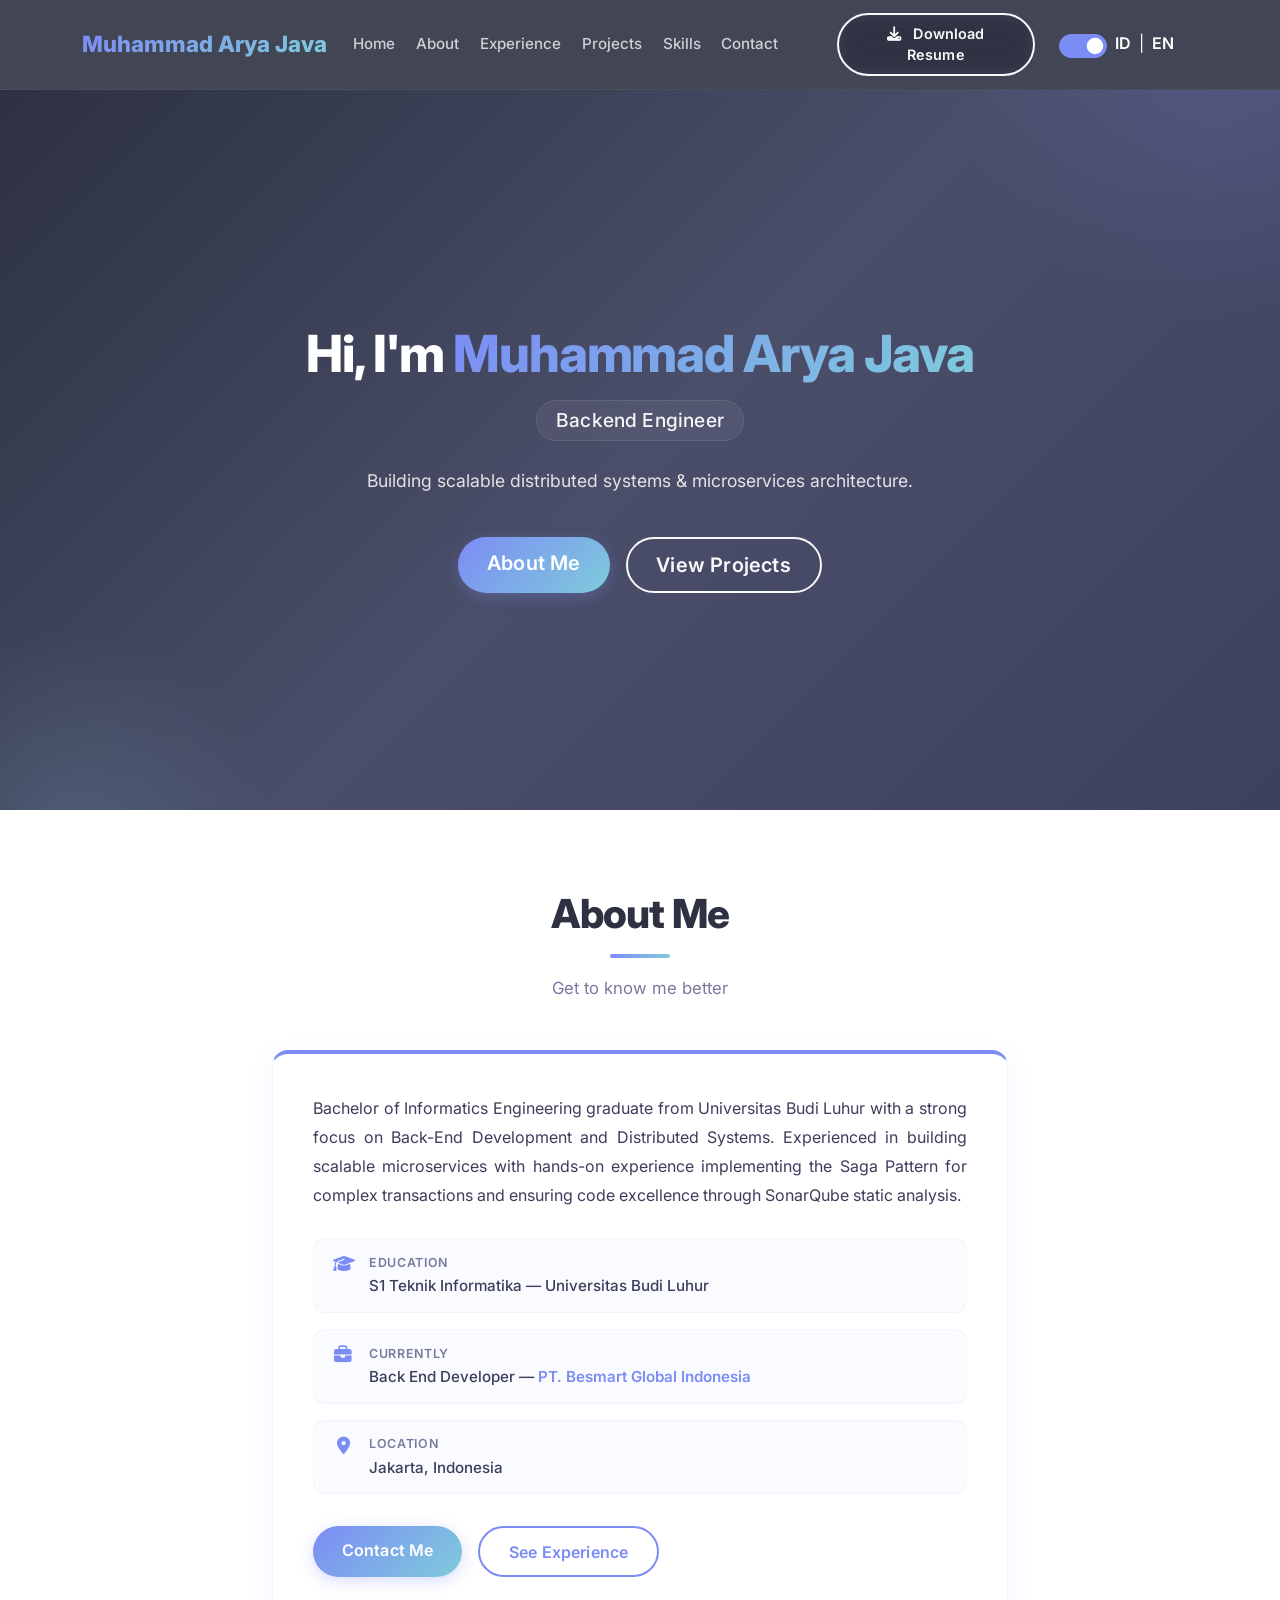
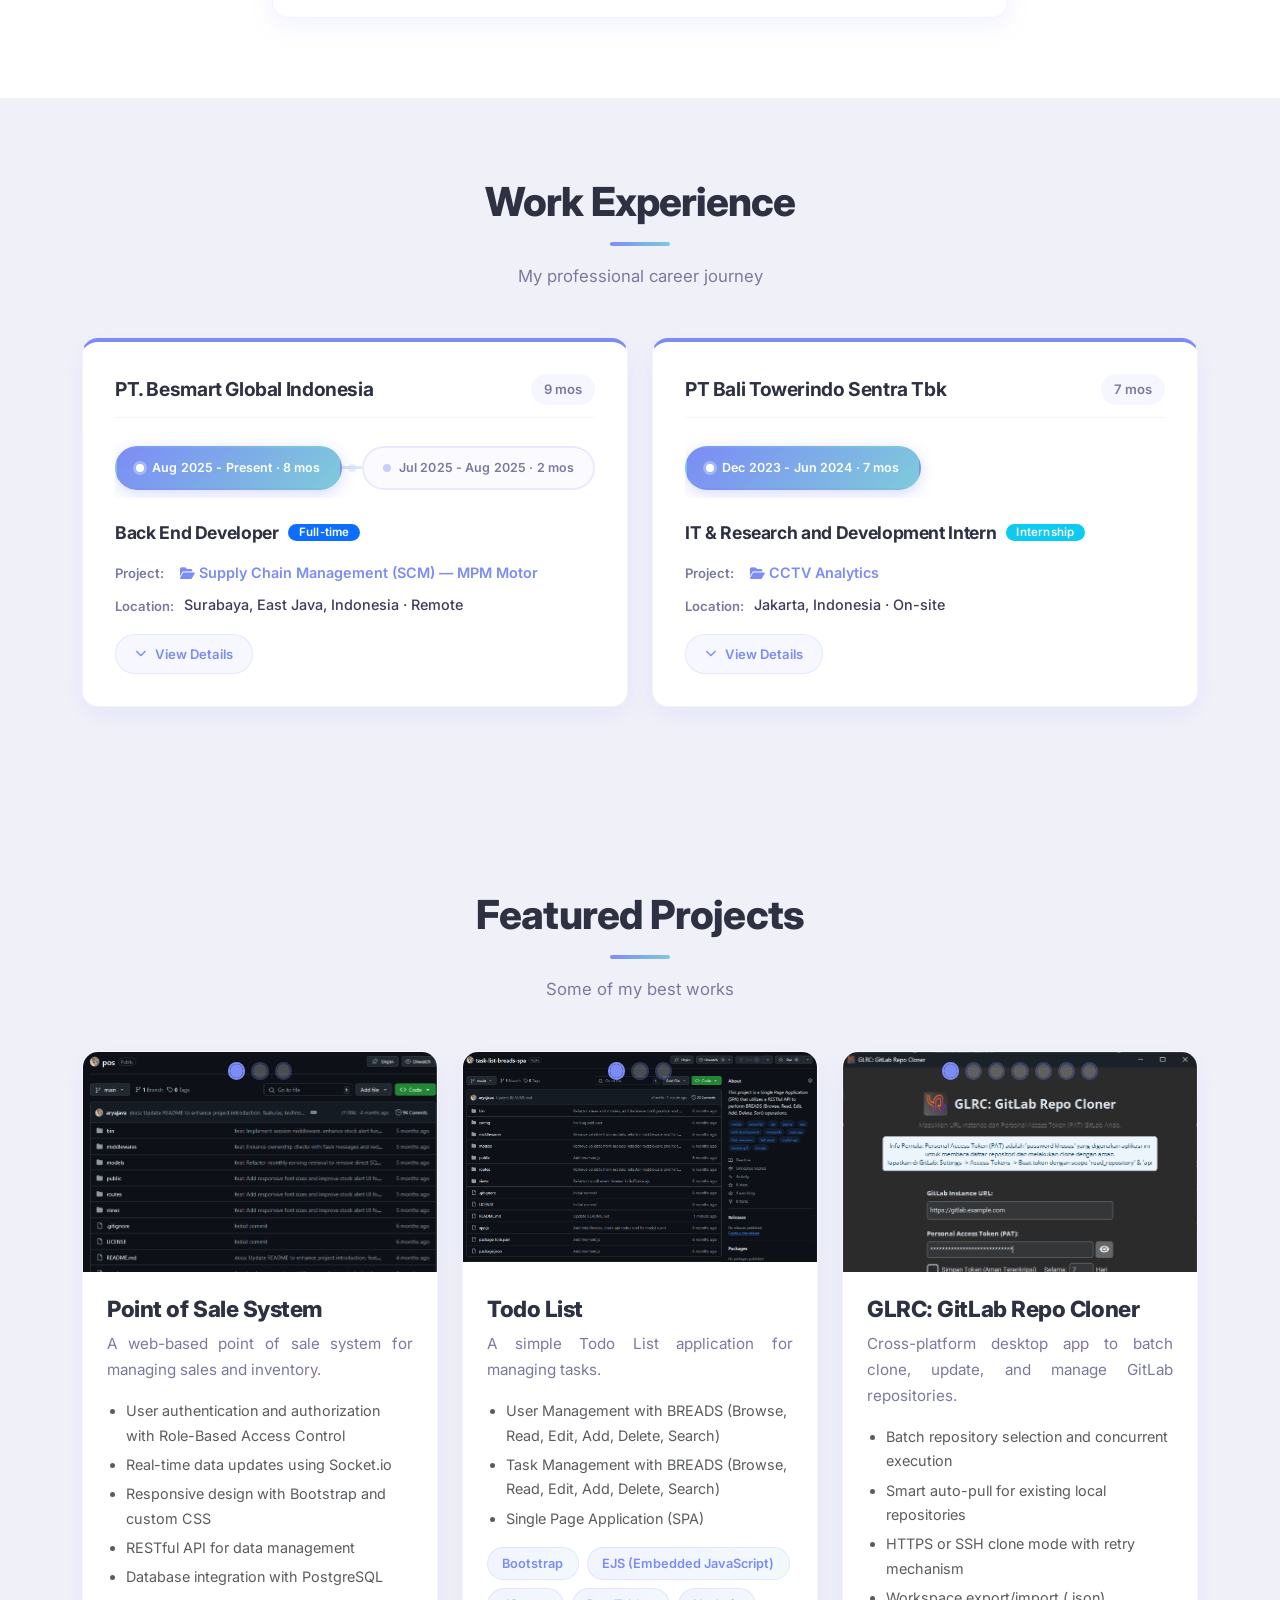
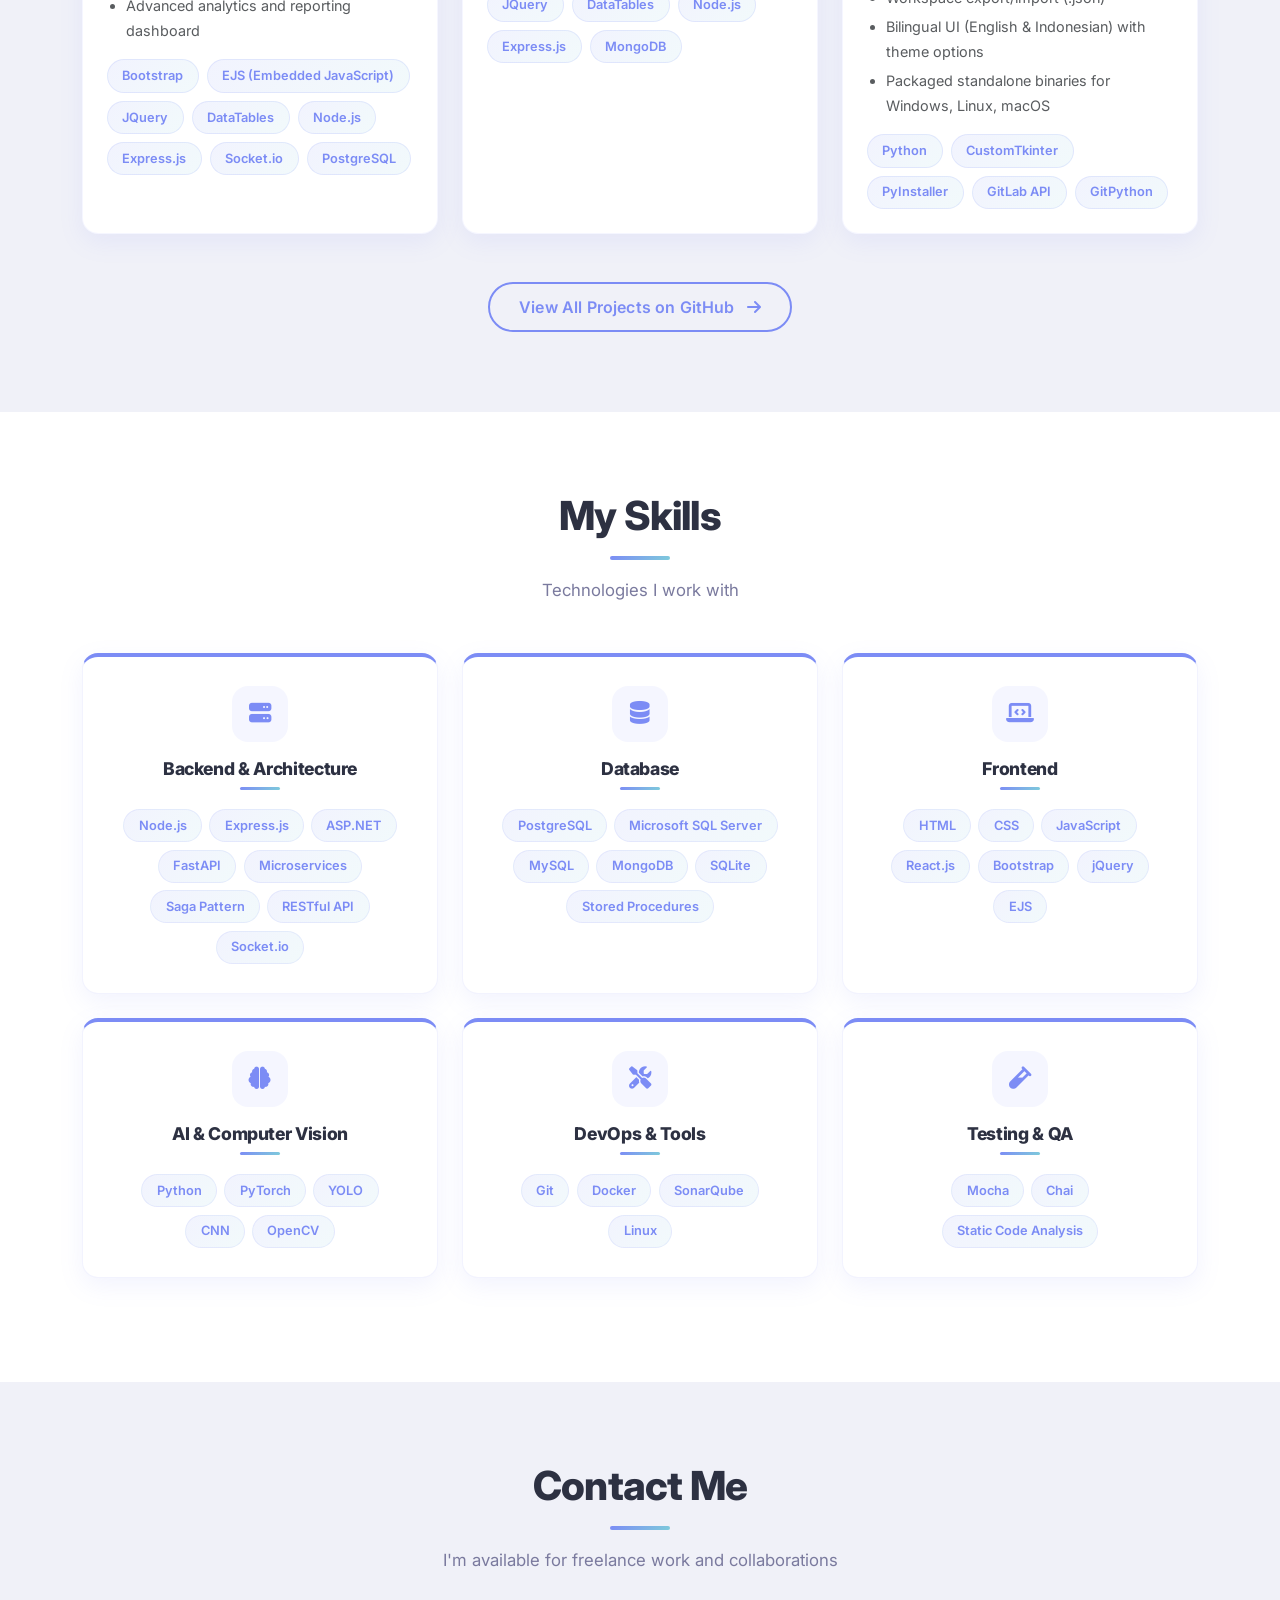
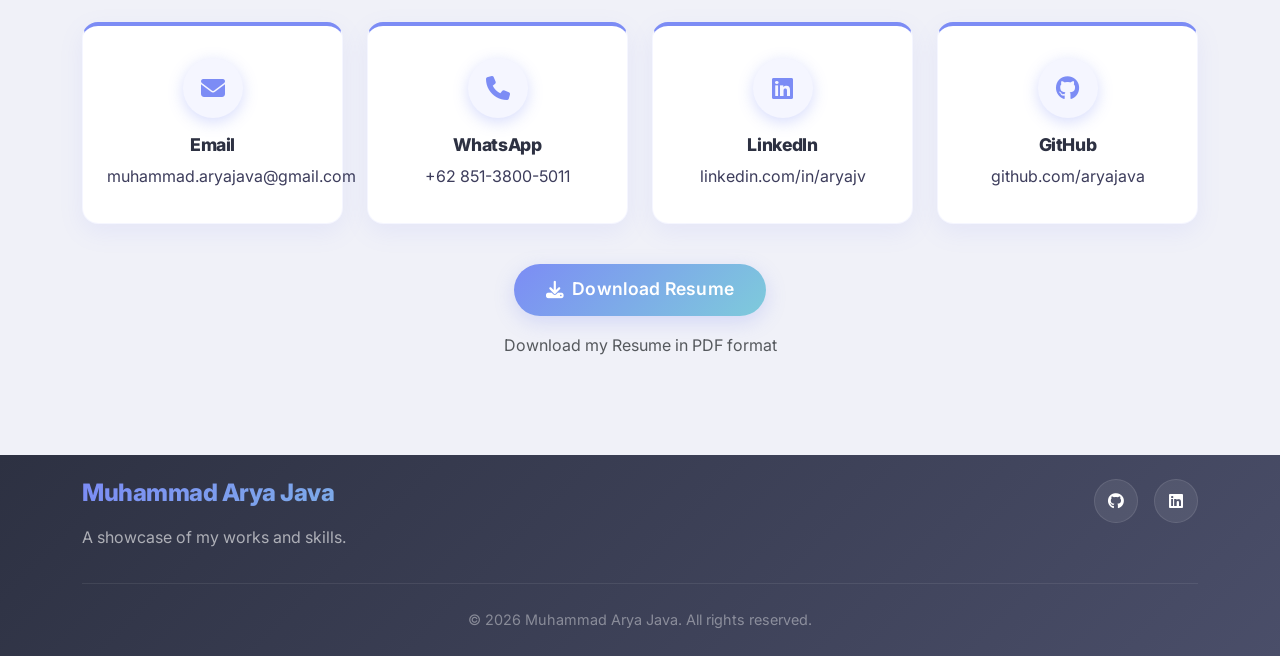
==== commit 00ca4eb0: "refactor: remove profile pic, add About section, add company & client links - Remove profile picture" ====
--- a/index.html
+++ b/index.html
@@ -29,6 +29,9 @@
                             <a class="nav-link" href="#home" data-i18n="nav.home">Home</a>
                         </li>
                         <li class="nav-item">
+                            <a class="nav-link" href="#about" data-i18n="nav.about">Tentang</a>
+                        </li>
+                        <li class="nav-item">
                             <a class="nav-link" href="#experience" data-i18n="nav.experience">Pengalaman</a>
                         </li>
                         <li class="nav-item">
@@ -88,27 +91,65 @@
     <!-- Hero Section -->
     <header class="hero-section">
         <div class="container">
-            <div class="row align-items-center">
-                <div class="col-lg-8">
+            <div class="row justify-content-center">
+                <div class="col-lg-10 text-center">
                     <h2 class="hero-title">
                         <span data-i18n="hero.title"> Hai, saya </span>
-                        <span class="highlight" data-i18n="hero.name">Nama Anda</span>
+                        <span class="highlight" data-i18n="hero.name">Muhammad Arya Java</span>
                     </h2>
-                    <h2 class="hero-subtitle" data-i18n="hero.subtitle">Backend Engineer | Microservices Specialist</h2>
+                    <h2 class="hero-subtitle" data-i18n="hero.subtitle">Backend Engineer</h2>
                     <p class="hero-text" data-i18n="hero.description">Deskripsi singkat tentang apa yang Anda lakukan dan keahlian khusus Anda.</p>
                     <div class="hero-cta">
-                        <a href="#projects" class="btn btn-primary btn-lg" data-i18n="hero.cta.projects">Lihat Proyek</a>
-                        <a href="#contact" class="btn btn-outline-light btn-lg" data-i18n="hero.cta.contact">Hubungi Saya</a>
-                    </div>
-                </div>
-                <div class="col-lg-4">
-                    <div class="hero-image-container">
-                        <img src="img/pp_muhammad-arya-java.jpg" alt="Profile Picture Muhammad Arya Java" class="hero-image">
+                        <a href="#about" class="btn btn-primary btn-lg" data-i18n="hero.cta.about">Tentang Saya</a>
+                        <a href="#projects" class="btn btn-outline-light btn-lg" data-i18n="hero.cta.projects">Lihat Proyek</a>
                     </div>
                 </div>
             </div>
         </div>
     </header>
+
+    <!-- About Section -->
+    <section id="about" class="about-section">
+        <div class="container">
+            <h2 class="section-title" data-i18n="about.title">Tentang Saya</h2>
+            <p class="section-subtitle" data-i18n="about.subtitle">Mengenal lebih dekat</p>
+            
+            <div class="row justify-content-center">
+                <div class="col-lg-8">
+                    <div class="about-card fade-up">
+                        <p class="about-text" data-i18n="about.description">Lulusan S1 Teknik Informatika dari Universitas Budi Luhur dengan fokus kuat pada Back-End Development dan Distributed Systems. Berpengalaman dalam membangun microservices yang scalable dengan pengalaman langsung mengimplementasikan Saga Pattern untuk transaksi kompleks serta memastikan kualitas kode melalui analisis statis SonarQube.</p>
+                        <div class="about-info">
+                            <div class="about-info-item">
+                                <i class="fas fa-graduation-cap"></i>
+                                <div>
+                                    <span class="about-info-label" data-i18n="about.education">Pendidikan</span>
+                                    <span class="about-info-value">S1 Teknik Informatika — Universitas Budi Luhur</span>
+                                </div>
+                            </div>
+                            <div class="about-info-item">
+                                <i class="fas fa-briefcase"></i>
+                                <div>
+                                    <span class="about-info-label" data-i18n="about.current">Saat Ini</span>
+                                    <span class="about-info-value">Back End Developer — <a href="https://besmart-universal.com/" target="_blank" rel="noopener noreferrer" class="about-link">PT. Besmart Global Indonesia</a></span>
+                                </div>
+                            </div>
+                            <div class="about-info-item">
+                                <i class="fas fa-map-marker-alt"></i>
+                                <div>
+                                    <span class="about-info-label" data-i18n="about.location">Lokasi</span>
+                                    <span class="about-info-value" data-i18n="about.locationValue">Jakarta, Indonesia</span>
+                                </div>
+                            </div>
+                        </div>
+                        <div class="about-cta">
+                            <a href="#contact" class="btn btn-primary" data-i18n="hero.cta.contact">Hubungi Saya</a>
+                            <a href="#experience" class="btn btn-outline-primary" data-i18n="about.cta.experience">Lihat Pengalaman</a>
+                        </div>
+                    </div>
+                </div>
+            </div>
+        </div>
+    </section>
 
     <!-- Experience Section -->
     <section id="experience" class="experience-section">
@@ -122,7 +163,7 @@
                     <div class="exp-card">
                         <div class="exp-card-header">
                             <div class="exp-company-info">
-                                <h4 class="exp-card-company-name">PT. Besmart Global Indonesia</h4>
+                                <h4 class="exp-card-company-name"><a href="https://besmart-universal.com/" target="_blank" rel="noopener noreferrer" class="exp-company-link">PT. Besmart Global Indonesia</a></h4>
                                 <span class="exp-card-tenure">9 mos</span>
                             </div>
                         </div>
@@ -149,7 +190,7 @@
                                 </div>
                                 <div class="exp-role-row">
                                     <span class="exp-label" data-i18n="experience.labels.project">Proyek:</span>
-                                    <span class="exp-value exp-project-name"><i class="fas fa-folder-open me-1"></i><span data-i18n="experience.exp1.role1.project">Supply Chain Management (SCM) - MPM Motor</span></span>
+                                    <span class="exp-value exp-project-name"><i class="fas fa-folder-open me-1"></i><span data-i18n="experience.exp1.role1.project">Supply Chain Management (SCM)</span> — <a href="https://www.mpmhondajatim.com/" target="_blank" rel="noopener noreferrer" class="exp-project-link">MPM Motor</a></span>
                                 </div>
                                 <div class="exp-role-row">
                                     <span class="exp-label" data-i18n="experience.labels.location">Lokasi:</span>
@@ -185,7 +226,7 @@
                                 </div>
                                 <div class="exp-role-row">
                                     <span class="exp-label" data-i18n="experience.labels.project">Proyek:</span>
-                                    <span class="exp-value exp-project-name"><i class="fas fa-folder-open me-1"></i><span data-i18n="experience.exp1.role2.project">Dealer Management System (DMS) - Toyota Astra Motor</span></span>
+                                    <span class="exp-value exp-project-name"><i class="fas fa-folder-open me-1"></i><span data-i18n="experience.exp1.role2.project">Dealer Management System (DMS)</span> — <a href="https://www.toyota.astra.co.id/" target="_blank" rel="noopener noreferrer" class="exp-project-link">Toyota Astra Motor</a></span>
                                 </div>
                                 <div class="exp-role-row">
                                     <span class="exp-label" data-i18n="experience.labels.location">Lokasi:</span>
@@ -215,7 +256,7 @@
                     <div class="exp-card">
                         <div class="exp-card-header">
                             <div class="exp-company-info">
-                                <h4 class="exp-card-company-name">PT Bali Towerindo Sentra Tbk</h4>
+                                <h4 class="exp-card-company-name"><a href="https://www.balitower.co.id/" target="_blank" rel="noopener noreferrer" class="exp-company-link">PT Bali Towerindo Sentra Tbk</a></h4>
                                 <span class="exp-card-tenure" data-i18n="experience.exp2.duration">7 bln</span>
                             </div>
                         </div>
--- a/css/style.css
+++ b/css/style.css
@@ -191,44 +191,123 @@
 }
 
 .hero-text {
-    font-size: 1.05rem;
+    font-size: 1.1rem;
     margin-bottom: 2.5rem;
-    max-width: 560px;
+    max-width: 600px;
+    margin-left: auto;
+    margin-right: auto;
     opacity: 0.85;
     line-height: 1.8;
     position: relative;
     z-index: 1;
-    text-align: justify;
 }
 
 .hero-cta {
     display: flex;
     gap: 1rem;
+    justify-content: center;
     position: relative;
     z-index: 1;
 }
 
-.hero-image-container {
-    position: relative;
-    max-width: 500px;
-    margin: 0 auto;
-    z-index: 1;
-}
-
-.hero-image {
-    width: 80%;
-    object-fit: cover;
-    border: 3px solid rgba(124, 140, 245, 0.3);
-    border-radius: 24px;
-    box-shadow: 0 25px 60px rgba(124, 140, 245, 0.2),
-                0 0 0 1px rgba(124, 140, 245, 0.08);
-    transition: var(--transition);
-}
-
-.hero-image:hover {
-    transform: scale(1.02);
-    box-shadow: 0 30px 80px rgba(124, 140, 245, 0.25),
-                0 0 0 1px rgba(124, 140, 245, 0.15);
+/* About Section */
+.about-section {
+    padding: 5rem 0;
+    background: white;
+}
+
+.about-card {
+    background: var(--card-bg);
+    border-radius: var(--border-radius);
+    box-shadow: var(--shadow-md);
+    padding: 2.5rem;
+    border: 1px solid rgba(124, 140, 245, 0.1);
+    border-top: 4px solid var(--primary-color);
+    transition: var(--transition);
+}
+
+.about-card:hover {
+    box-shadow: var(--shadow-lg);
+    border-top-color: var(--accent-color);
+}
+
+.about-text {
+    font-size: 1rem;
+    color: var(--text-color);
+    line-height: 1.8;
+    text-align: justify;
+    margin-bottom: 1.8rem;
+}
+
+.about-info {
+    display: flex;
+    flex-direction: column;
+    gap: 1rem;
+    margin-bottom: 2rem;
+}
+
+.about-info-item {
+    display: flex;
+    align-items: flex-start;
+    gap: 1rem;
+    padding: 0.8rem 1.2rem;
+    background: rgba(124, 140, 245, 0.04);
+    border-radius: 12px;
+    border: 1px solid rgba(124, 140, 245, 0.08);
+}
+
+.about-info-item i {
+    font-size: 1.1rem;
+    color: var(--primary-color);
+    margin-top: 0.2rem;
+    width: 20px;
+    text-align: center;
+    flex-shrink: 0;
+}
+
+.about-info-item div {
+    display: flex;
+    flex-direction: column;
+}
+
+.about-info-label {
+    font-size: 0.78rem;
+    font-weight: 600;
+    color: var(--text-light);
+    text-transform: uppercase;
+    letter-spacing: 0.05em;
+}
+
+.about-info-value {
+    font-size: 0.95rem;
+    font-weight: 500;
+    color: var(--text-color);
+}
+
+.about-link {
+    color: var(--primary-color);
+    font-weight: 600;
+    text-decoration: none;
+}
+
+.about-link:hover {
+    color: var(--accent-color);
+    text-decoration: underline;
+}
+
+.about-cta {
+    display: flex;
+    gap: 1rem;
+    flex-wrap: wrap;
+}
+
+@media (max-width: 576px) {
+    .about-card {
+        padding: 1.5rem;
+    }
+    .about-info-item {
+        padding: 0.6rem 1rem;
+    }
 }
 
 /* Sections */
@@ -275,6 +354,29 @@
 .experience-section {
     padding: 5rem 0;
     background: var(--section-alt);
+}
+
+/* Company Link */
+.exp-company-link {
+    color: inherit;
+    text-decoration: none;
+    transition: var(--transition);
+}
+
+.exp-company-link:hover {
+    color: var(--primary-color);
+}
+
+/* Project Link in Experience */
+.exp-project-link {
+    color: var(--primary-color);
+    text-decoration: none;
+    font-weight: 600;
+}
+
+.exp-project-link:hover {
+    color: var(--accent-color);
+    text-decoration: underline;
 }
 
 /* Company Experience Cards */
@@ -984,22 +1086,8 @@
         min-height: auto;
     }
 
-    .hero-text {
-        margin-left: auto;
-        margin-right: auto;
-    }
-
     .hero-cta {
         justify-content: center;
-    }
-
-    .hero-image {
-        margin-top: 2rem;
-        max-width: 200px;
-        max-height: 200px;
-        object-fit: cover;
-        border-radius: 50%;
-        border: 3px solid rgba(124, 140, 245, 0.4);
     }
 
     .footer-social {
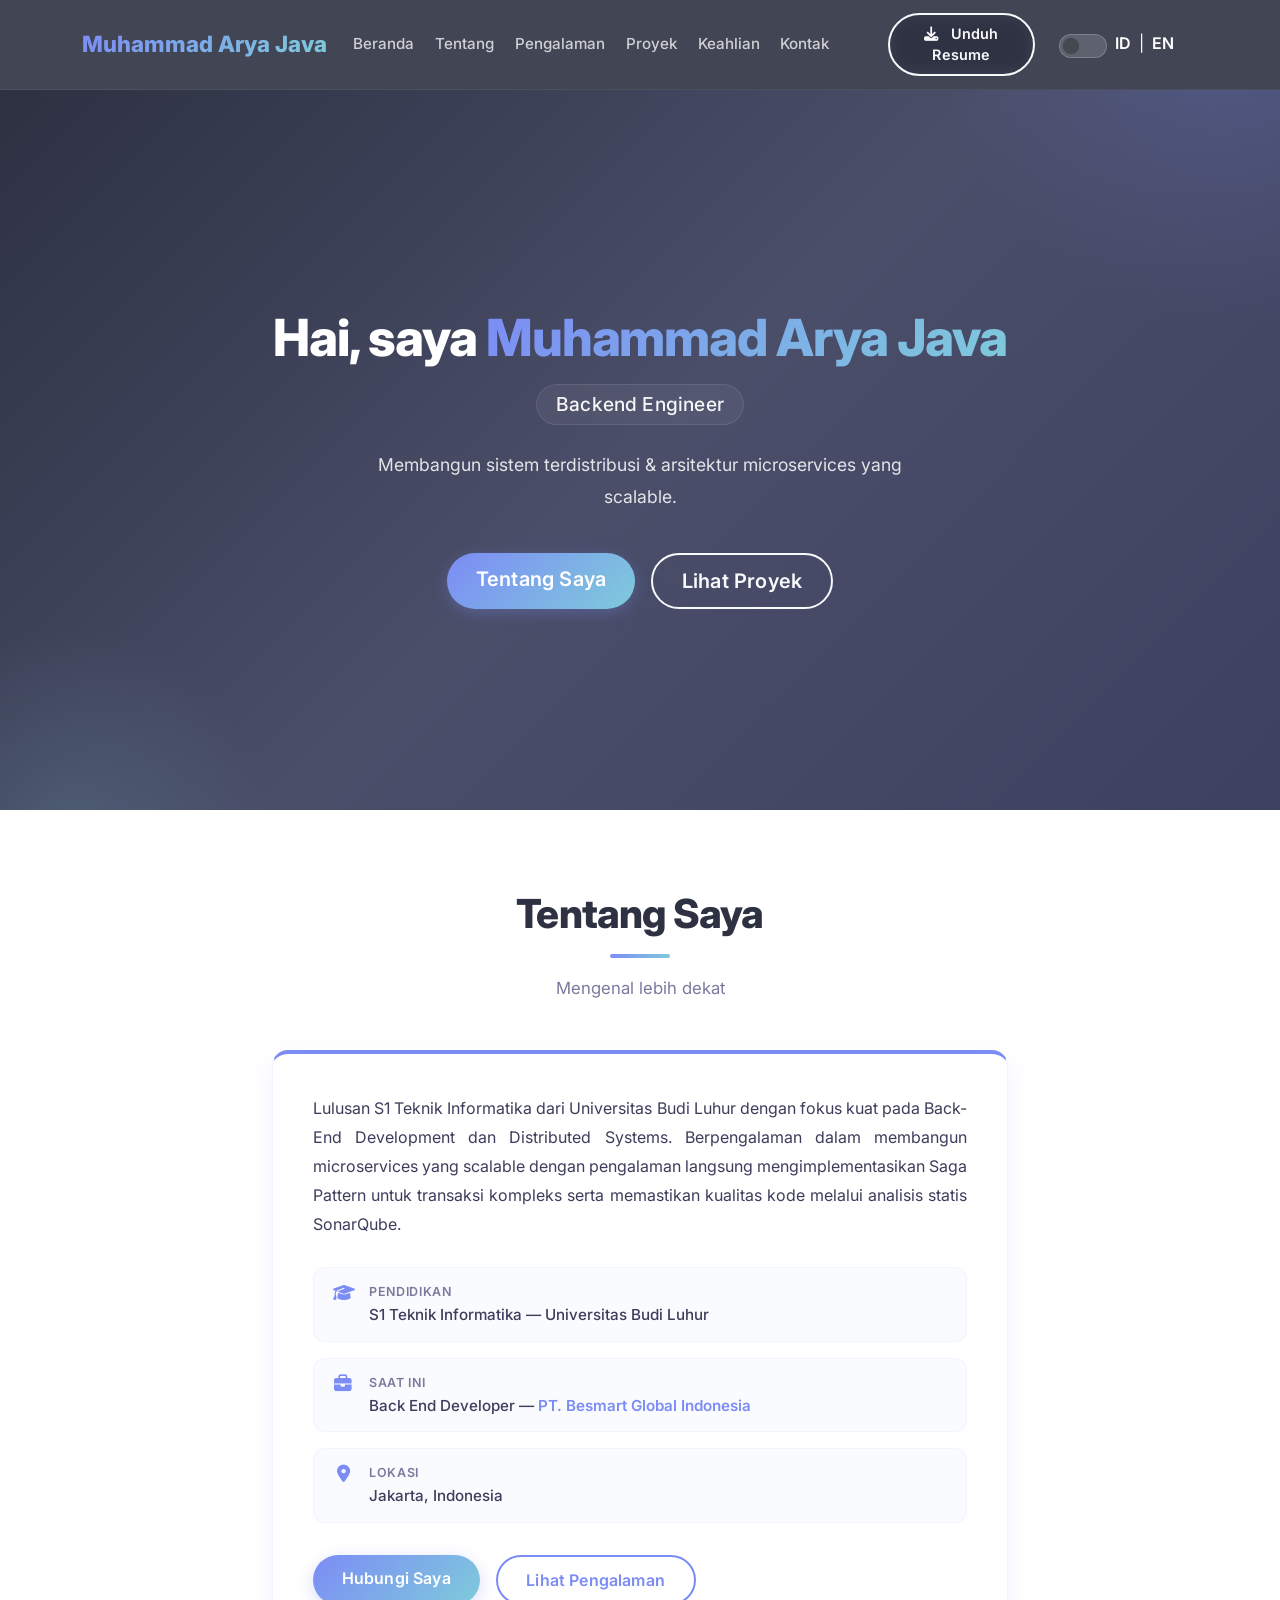
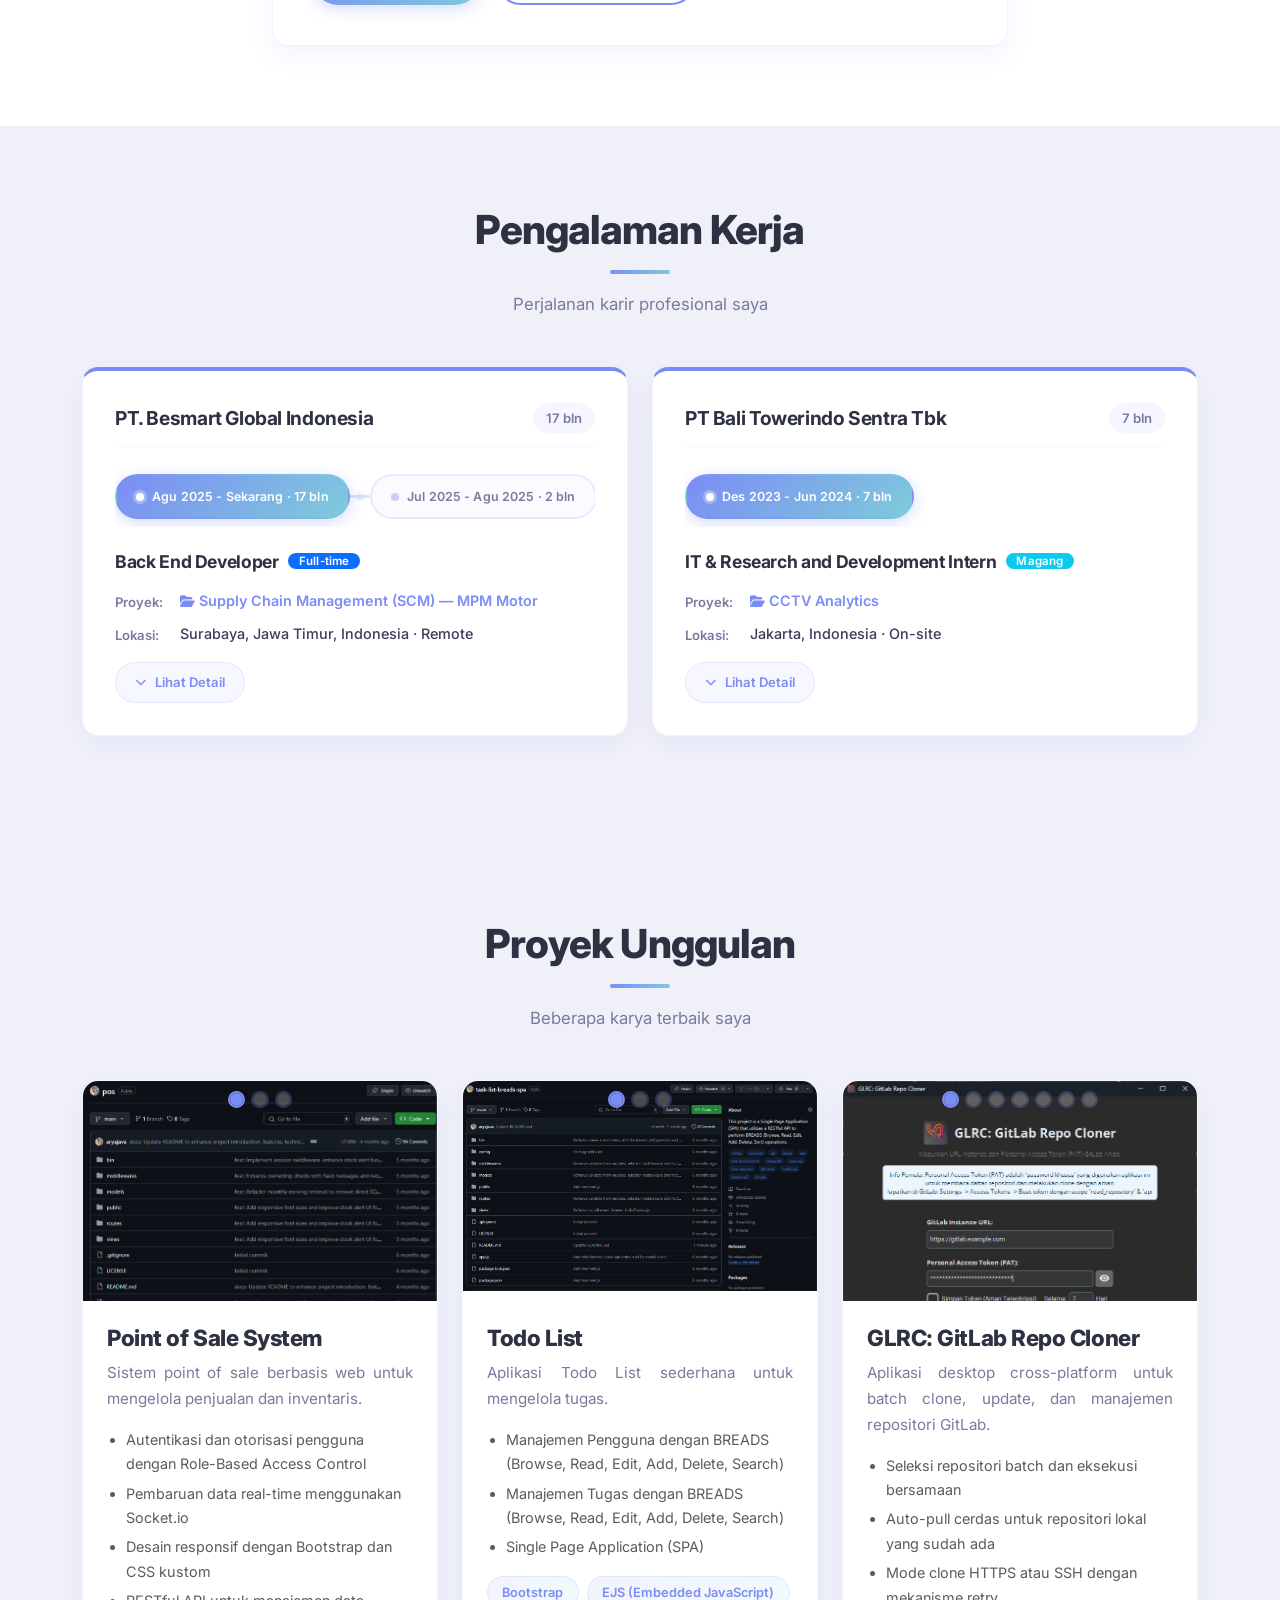
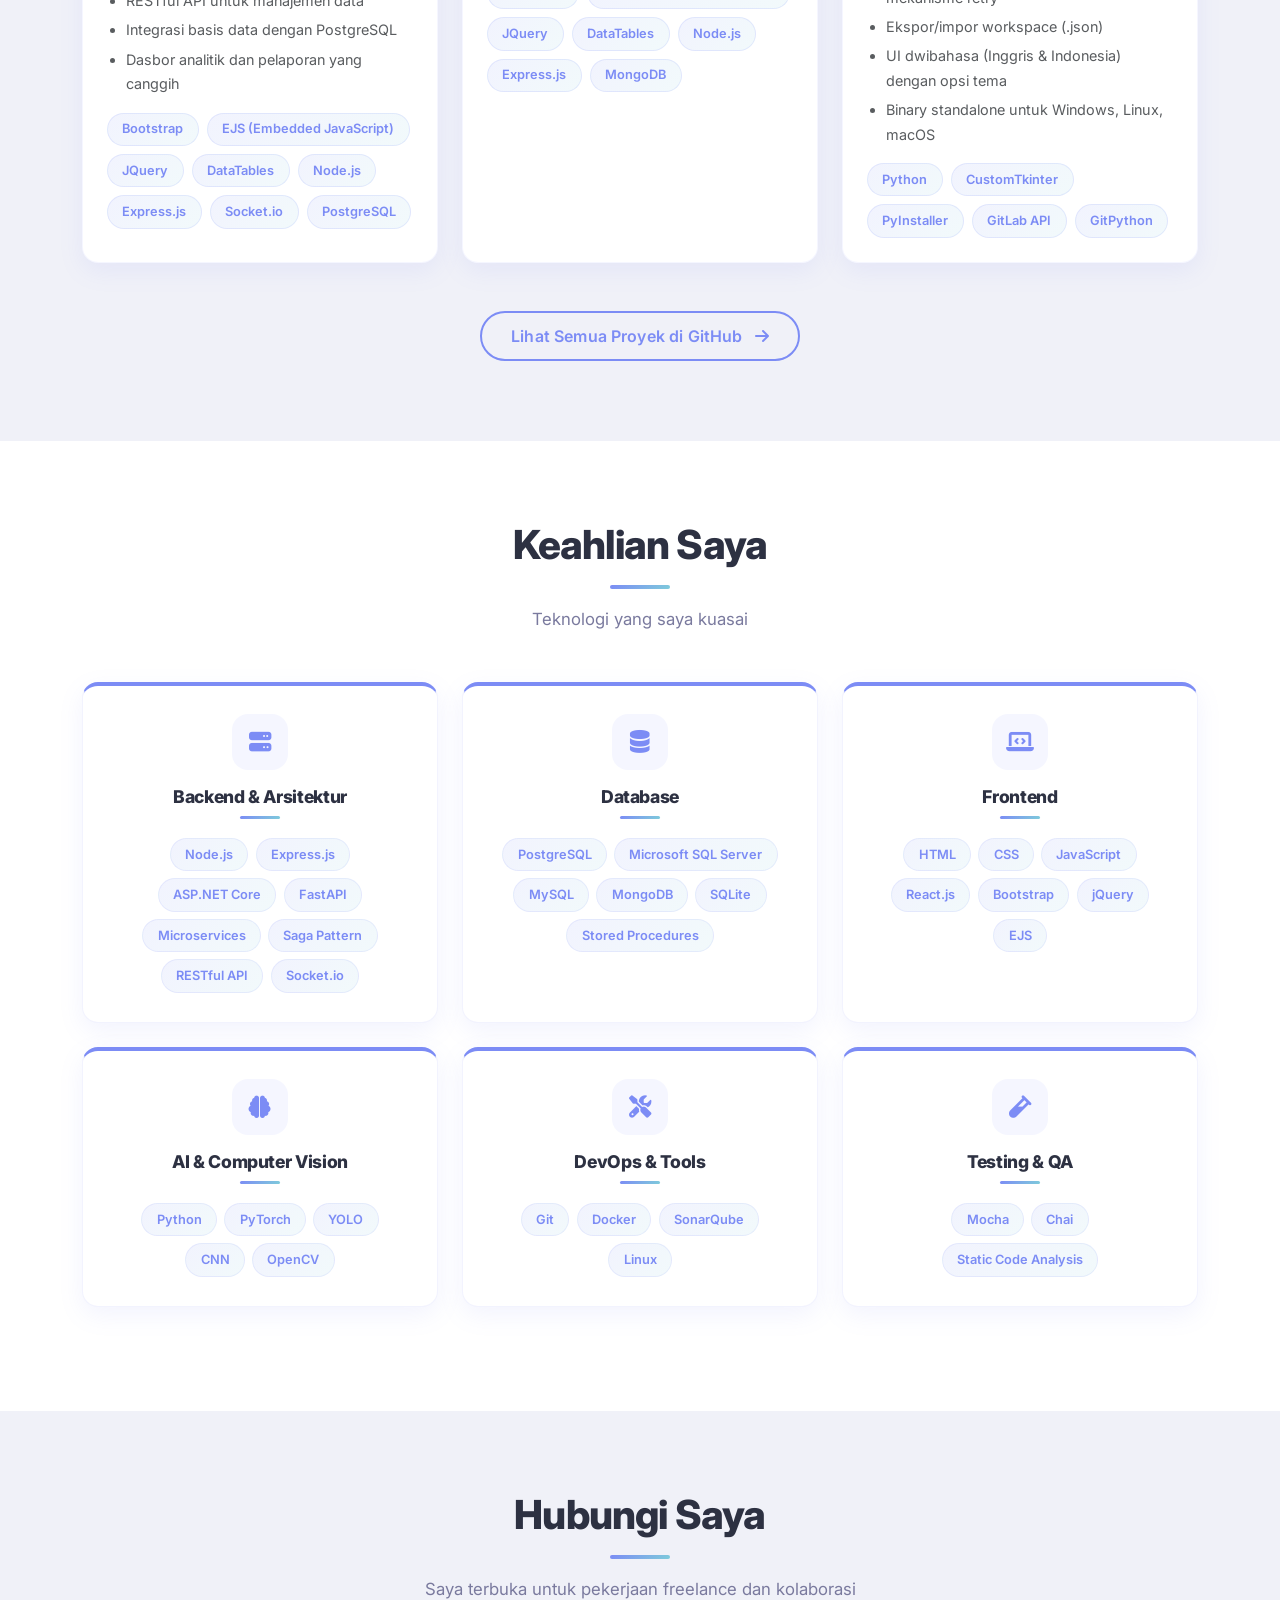
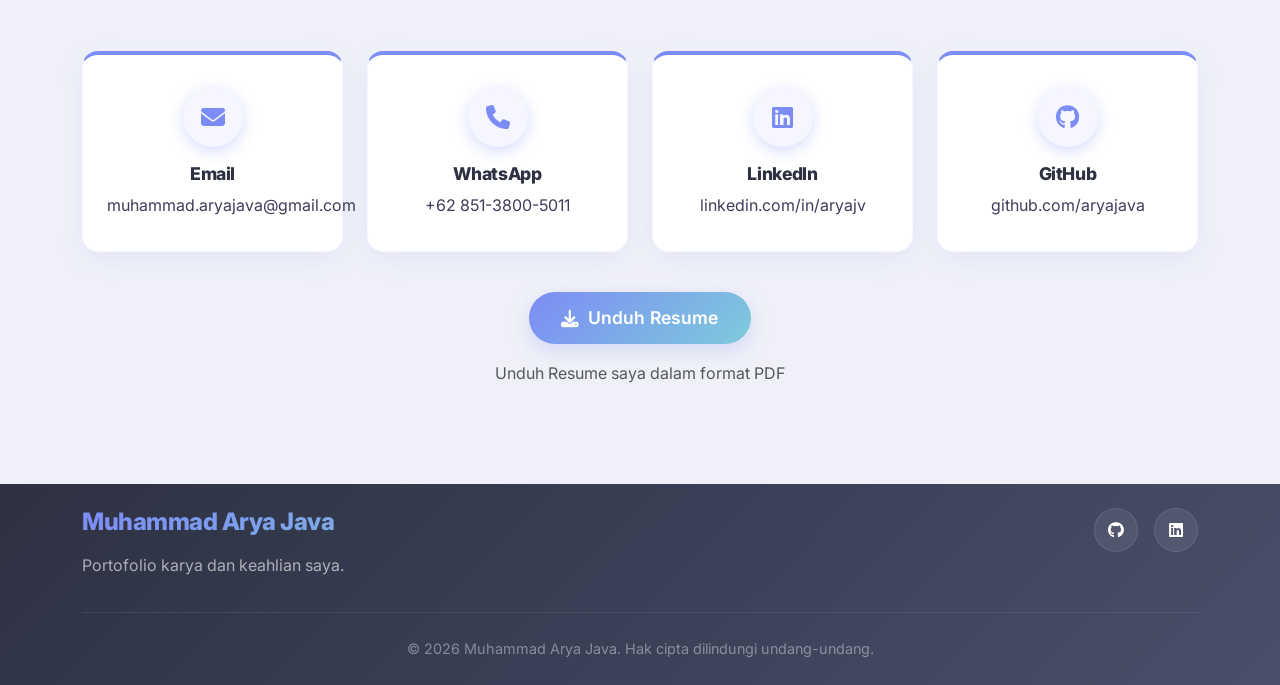
==== commit 14b2cb36: "Add SEO basics and experience updates" ====
--- a/index.html
+++ b/index.html
@@ -4,12 +4,37 @@
     <meta charset="UTF-8">
     <meta name="viewport" content="width=device-width, initial-scale=1.0">
     <title data-i18n="title">Muhammad Arya Java</title>
+    <meta name="description" content="Portofolio Muhammad Arya Java, Backend Engineer yang berfokus pada ASP.NET Core, Microsoft SQL Server, microservices, dan pengembangan API.">
+    <meta name="author" content="Muhammad Arya Java">
+    <meta name="robots" content="index, follow">
+    <link rel="canonical" href="https://aryajava.github.io/">
+    <meta property="og:site_name" content="Muhammad Arya Java">
+    <meta property="og:type" content="website">
+    <meta property="og:title" content="Muhammad Arya Java">
+    <meta property="og:description" content="Portofolio Muhammad Arya Java, Backend Engineer yang berfokus pada ASP.NET Core, Microsoft SQL Server, microservices, dan pengembangan API.">
+    <meta property="og:url" content="https://aryajava.github.io/">
+    <meta name="twitter:card" content="summary">
+    <meta name="twitter:title" content="Muhammad Arya Java">
+    <meta name="twitter:description" content="Portofolio Muhammad Arya Java, Backend Engineer yang berfokus pada ASP.NET Core, Microsoft SQL Server, microservices, dan pengembangan API.">
     <link rel="preconnect" href="https://fonts.googleapis.com">
     <link rel="preconnect" href="https://fonts.gstatic.com" crossorigin>
     <link href="https://fonts.googleapis.com/css2?family=Inter:wght@400;500;600;700;800&display=swap" rel="stylesheet">
     <link rel="stylesheet" href="https://cdnjs.cloudflare.com/ajax/libs/font-awesome/6.4.0/css/all.min.css">
     <link href="https://cdn.jsdelivr.net/npm/bootstrap@5.3.0/dist/css/bootstrap.min.css" rel="stylesheet">
     <link rel="stylesheet" href="css/style.css">
+    <script type="application/ld+json">
+    {
+        "@context": "https://schema.org",
+        "@type": "Person",
+        "name": "Muhammad Arya Java",
+        "jobTitle": "Backend Engineer",
+        "url": "https://aryajava.github.io/",
+        "sameAs": [
+            "https://github.com/aryajava",
+            "https://www.linkedin.com/in/aryajv/"
+        ]
+    }
+    </script>
 </head>
 <body id="home" class="bg-light">
         <!-- Navigation -->
@@ -164,7 +189,7 @@
                         <div class="exp-card-header">
                             <div class="exp-company-info">
                                 <h4 class="exp-card-company-name"><a href="https://besmart-universal.com/" target="_blank" rel="noopener noreferrer" class="exp-company-link">PT. Besmart Global Indonesia</a></h4>
-                                <span class="exp-card-tenure">9 mos</span>
+                                <span class="exp-card-tenure" data-period-template="duration" data-period-start="2025-08-01" data-period-end="">9 mos</span>
                             </div>
                         </div>
 
@@ -172,12 +197,12 @@
                         <div class="exp-timeline">
                             <button class="exp-timeline-item active" data-target="besmart-role1">
                                 <span class="exp-timeline-dot"></span>
-                                <span class="exp-timeline-label" data-i18n="experience.exp1.role1.period">Agu 2025 - Sekarang · 8 bln</span>
+                                <span class="exp-timeline-label" data-period-template="range" data-period-start="2025-08-01" data-period-end="">Agu 2025 - Sekarang · 9 bln</span>
                             </button>
                             <div class="exp-timeline-line"></div>
                             <button class="exp-timeline-item" data-target="besmart-role2">
                                 <span class="exp-timeline-dot"></span>
-                                <span class="exp-timeline-label" data-i18n="experience.exp1.role2.period">Jul 2025 - Agu 2025 · 2 bln</span>
+                                <span class="exp-timeline-label" data-period-template="range" data-period-start="2025-07-01" data-period-end="2025-08-01">Jul 2025 - Agu 2025 · 2 bln</span>
                             </button>
                         </div>
 
@@ -213,6 +238,8 @@
                                     <span class="tech-badge">Saga Pattern</span>
                                     <span class="tech-badge">SonarQube</span>
                                     <span class="tech-badge">Data Persistence Layer</span>
+                                    <span class="tech-badge">ASP.NET Core</span>
+                                    <span class="tech-badge">Microsoft SQL Server</span>
                                 </div>
                             </div>
                         </div>
@@ -243,7 +270,7 @@
                                     <li data-i18n="experience.exp1.role2.achievement2">Technical Support & Bug Fixing: Berkolaborasi dengan tim QA/Tester dalam mengidentifikasi root cause dari laporan inkonsistensi data serta melakukan perbaikan pada sisi backend code.</li>
                                 </ul>
                                 <div class="exp-card-skills">
-                                    <span class="tech-badge">ASP.NET</span>
+                                    <span class="tech-badge">ASP.NET Core</span>
                                     <span class="tech-badge">Microsoft SQL Server</span>
                                 </div>
                             </div>
@@ -257,7 +284,7 @@
                         <div class="exp-card-header">
                             <div class="exp-company-info">
                                 <h4 class="exp-card-company-name"><a href="https://www.balitower.co.id/" target="_blank" rel="noopener noreferrer" class="exp-company-link">PT Bali Towerindo Sentra Tbk</a></h4>
-                                <span class="exp-card-tenure" data-i18n="experience.exp2.duration">7 bln</span>
+                                <span class="exp-card-tenure" data-period-template="duration" data-period-start="2023-12-01" data-period-end="2024-06-01">7 bln</span>
                             </div>
                         </div>
 
@@ -265,7 +292,7 @@
                         <div class="exp-timeline">
                             <button class="exp-timeline-item active" data-target="towerindo-role1">
                                 <span class="exp-timeline-dot"></span>
-                                <span class="exp-timeline-label" data-i18n="experience.exp2.period">Des 2023 - Jun 2024 · 7 bln</span>
+                                <span class="exp-timeline-label" data-period-template="range" data-period-start="2023-12-01" data-period-end="2024-06-01">Des 2023 - Jun 2024 · 7 bln</span>
                             </button>
                         </div>
 
@@ -542,7 +569,7 @@
                         <div class="skill-tags">
                             <span class="skill-tag">Node.js</span>
                             <span class="skill-tag">Express.js</span>
-                            <span class="skill-tag">ASP.NET</span>
+                                    <span class="skill-tag">ASP.NET Core</span>
                             <span class="skill-tag">FastAPI</span>
                             <span class="skill-tag">Microservices</span>
                             <span class="skill-tag">Saga Pattern</span>
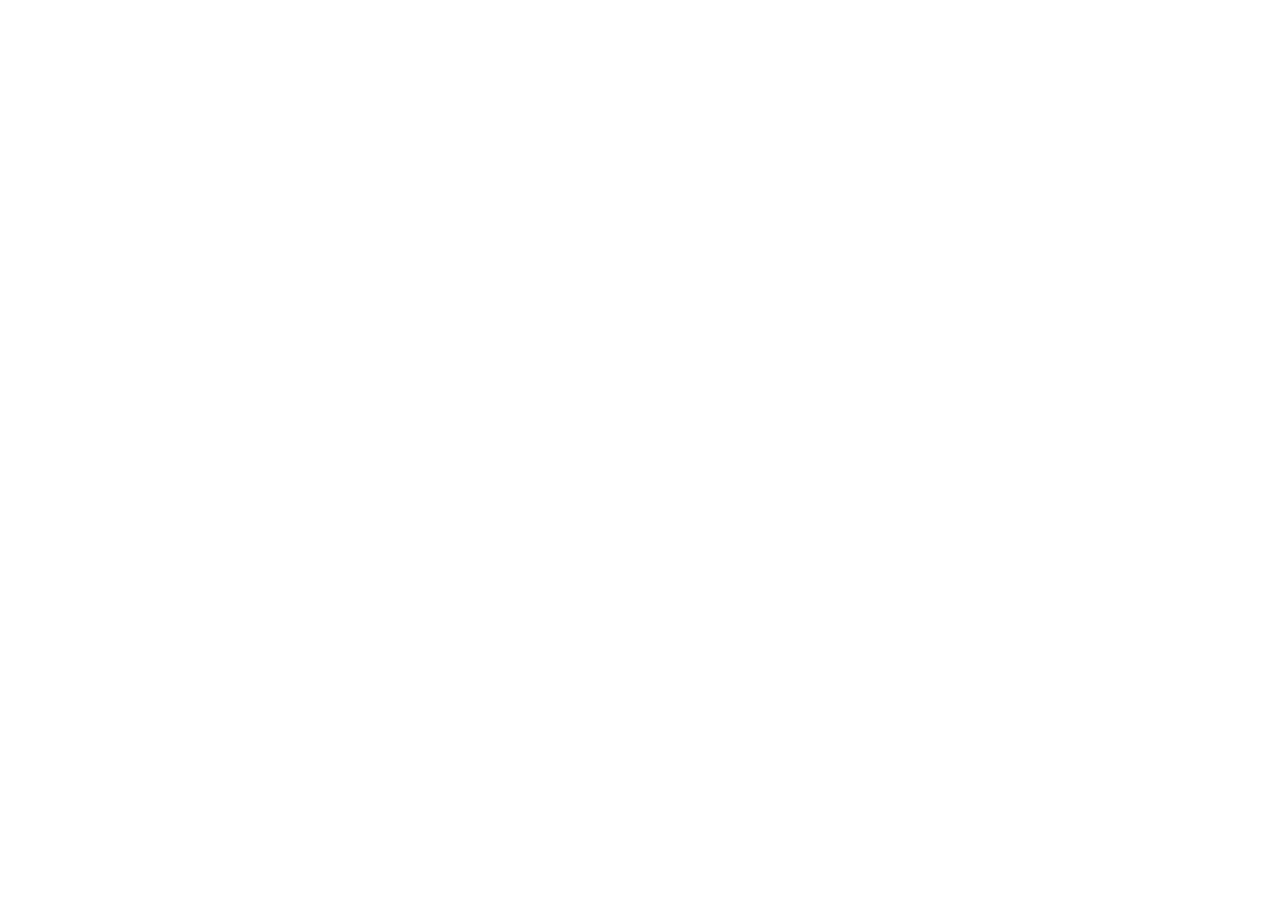
==== commit 4900d849: "feat: replace index.html with redirect to https://aryajava.my.id/protofolio/ - Add meta-refresh and " ====
--- a/index.html
+++ b/index.html
@@ -3,844 +3,27 @@
 <head>
     <meta charset="UTF-8">
     <meta name="viewport" content="width=device-width, initial-scale=1.0">
-    <title data-i18n="title">Muhammad Arya Java</title>
-    <meta name="description" content="Portofolio Muhammad Arya Java, Backend Engineer yang berfokus pada ASP.NET Core, Microsoft SQL Server, microservices, dan pengembangan API.">
-    <meta name="author" content="Muhammad Arya Java">
-    <meta name="robots" content="index, follow">
-    <link rel="canonical" href="https://aryajava.github.io/">
-    <meta property="og:site_name" content="Muhammad Arya Java">
-    <meta property="og:type" content="website">
-    <meta property="og:title" content="Muhammad Arya Java">
-    <meta property="og:description" content="Portofolio Muhammad Arya Java, Backend Engineer yang berfokus pada ASP.NET Core, Microsoft SQL Server, microservices, dan pengembangan API.">
-    <meta property="og:url" content="https://aryajava.github.io/">
-    <meta name="twitter:card" content="summary">
-    <meta name="twitter:title" content="Muhammad Arya Java">
-    <meta name="twitter:description" content="Portofolio Muhammad Arya Java, Backend Engineer yang berfokus pada ASP.NET Core, Microsoft SQL Server, microservices, dan pengembangan API.">
-    <link rel="preconnect" href="https://fonts.googleapis.com">
-    <link rel="preconnect" href="https://fonts.gstatic.com" crossorigin>
-    <link href="https://fonts.googleapis.com/css2?family=Inter:wght@400;500;600;700;800&display=swap" rel="stylesheet">
-    <link rel="stylesheet" href="https://cdnjs.cloudflare.com/ajax/libs/font-awesome/6.4.0/css/all.min.css">
-    <link href="https://cdn.jsdelivr.net/npm/bootstrap@5.3.0/dist/css/bootstrap.min.css" rel="stylesheet">
-    <link rel="stylesheet" href="css/style.css">
-    <script type="application/ld+json">
-    {
-        "@context": "https://schema.org",
-        "@type": "Person",
-        "name": "Muhammad Arya Java",
-        "jobTitle": "Backend Engineer",
-        "url": "https://aryajava.github.io/",
-        "sameAs": [
-            "https://github.com/aryajava",
-            "https://www.linkedin.com/in/aryajv/"
-        ]
-    }
+    <title>Muhammad Arya Java — Redirect</title>
+    <link rel="canonical" href="https://aryajava.my.id/protofolio/">
+    <meta name="robots" content="noindex, follow">
+    <meta http-equiv="refresh" content="0; url=https://aryajava.my.id/protofolio/">
+    <script>
+        window.location.replace("https://aryajava.my.id/protofolio/");
     </script>
+    <style>
+        body {
+            font-family: -apple-system, BlinkMacSystemFont, 'Segoe UI', sans-serif;
+            display: flex; align-items: center; justify-content: center;
+            min-height: 100vh; margin: 0;
+            background: #0f172a; color: #e2e8f0; text-align: center;
+        }
+    </style>
 </head>
-<body id="home" class="bg-light">
-        <!-- Navigation -->
-        <nav class="navbar navbar-expand-lg navbar-dark bg-dark sticky-top">
-            <div class="container">
-                <a class="navbar-brand" href="#home">
-                    <span class="brand-name" data-i18n="brand">Portofolio</span>
-                </a>
-                
-                <button class="navbar-toggler" type="button" data-bs-toggle="collapse" data-bs-target="#navbarNav">
-                    <span class="navbar-toggler-icon"></span>
-                </button>
-                
-                <div class="collapse navbar-collapse" id="navbarNav">
-                    <ul class="navbar-nav ms-auto me-5">
-                        <li class="nav-item">
-                            <a class="nav-link" href="#home" data-i18n="nav.home">Home</a>
-                        </li>
-                        <li class="nav-item">
-                            <a class="nav-link" href="#about" data-i18n="nav.about">Tentang</a>
-                        </li>
-                        <li class="nav-item">
-                            <a class="nav-link" href="#experience" data-i18n="nav.experience">Pengalaman</a>
-                        </li>
-                        <li class="nav-item">
-                            <a class="nav-link" href="#projects" data-i18n="nav.projects">Proyek</a>
-                        </li>
-                        <li class="nav-item">
-                            <a class="nav-link" href="#skills" data-i18n="nav.skills">Keahlian</a>
-                        </li>
-                        <li class="nav-item">
-                            <a class="nav-link" href="#contact" data-i18n="nav.contact">Kontak</a>
-                        </li>
-                        
-                        <!-- Tombol Download Mobile -->
-                        <li class="nav-item d-md-none">
-                            <a class="nav-link resume-link" href="https://drive.google.com/uc?export=download&id=1IyJfDqmWUHiwtf6iN0SJc6K4vay9DfCF" >
-                                <i class="fas fa-download me-2"></i>
-                                <span data-i18n="contact.downloadResume">Unduh Resume</span>
-                            </a>
-                        </li>
-                        
-                        <!-- Toggle Language Mobile -->
-                        <li class="nav-item d-md-none">
-                            <div class="language-toggle-mobile nav-link">
-                                <div class="form-check form-switch">
-                                    <input class="form-check-input" type="checkbox" id="languageSwitchMobile">
-                                    <label class="form-check-label text-white" for="languageSwitchMobile">
-                                        <span data-i18n="language.id">ID</span> | 
-                                        <span data-i18n="language.en">EN</span>
-                                    </label>
-                                </div>
-                            </div>
-                        </li>
-                    </ul>
-                </div>
-
-                <!-- Download Resume in Header -->
-                <a href="https://drive.google.com/uc?export=download&id=1IyJfDqmWUHiwtf6iN0SJc6K4vay9DfCF"
-                   class="btn btn-outline-light me-3 d-none d-md-inline-block download-btn-header resume-link">
-                    <i class="fas fa-download me-2"></i>
-                    <span data-i18n="contact.downloadResume">Unduh Resume</span>
-                </a>
-
-                <!-- Toggle Language Desktop -->
-                <div class="language-toggle me-3 d-none d-md-block">
-                    <div class="form-check form-switch">
-                        <input class="form-check-input" type="checkbox" id="languageSwitch">
-                        <label class="form-check-label text-white" for="languageSwitch">
-                            <span class="language-label" data-i18n="language.id">ID</span> | 
-                            <span class="language-label" data-i18n="language.en">EN</span>
-                        </label>
-                    </div>
-                </div>
-                
-            </div>
-        </nav>
-
-    <!-- Hero Section -->
-    <header class="hero-section">
-        <div class="container">
-            <div class="row justify-content-center">
-                <div class="col-lg-10 text-center">
-                    <h2 class="hero-title">
-                        <span data-i18n="hero.title"> Hai, saya </span>
-                        <span class="highlight" data-i18n="hero.name">Muhammad Arya Java</span>
-                    </h2>
-                    <h2 class="hero-subtitle" data-i18n="hero.subtitle">Backend Engineer</h2>
-                    <p class="hero-text" data-i18n="hero.description">Deskripsi singkat tentang apa yang Anda lakukan dan keahlian khusus Anda.</p>
-                    <div class="hero-cta">
-                        <a href="#about" class="btn btn-primary btn-lg" data-i18n="hero.cta.about">Tentang Saya</a>
-                        <a href="#projects" class="btn btn-outline-light btn-lg" data-i18n="hero.cta.projects">Lihat Proyek</a>
-                    </div>
-                </div>
-            </div>
-        </div>
-    </header>
-
-    <!-- About Section -->
-    <section id="about" class="about-section">
-        <div class="container">
-            <h2 class="section-title" data-i18n="about.title">Tentang Saya</h2>
-            <p class="section-subtitle" data-i18n="about.subtitle">Mengenal lebih dekat</p>
-            
-            <div class="row justify-content-center">
-                <div class="col-lg-8">
-                    <div class="about-card fade-up">
-                        <p class="about-text" data-i18n="about.description">Lulusan S1 Teknik Informatika dari Universitas Budi Luhur dengan fokus kuat pada Back-End Development dan Distributed Systems. Berpengalaman dalam membangun microservices yang scalable dengan pengalaman langsung mengimplementasikan Saga Pattern untuk transaksi kompleks serta memastikan kualitas kode melalui analisis statis SonarQube.</p>
-                        <div class="about-info">
-                            <div class="about-info-item">
-                                <i class="fas fa-graduation-cap"></i>
-                                <div>
-                                    <span class="about-info-label" data-i18n="about.education">Pendidikan</span>
-                                    <span class="about-info-value">S1 Teknik Informatika — Universitas Budi Luhur</span>
-                                </div>
-                            </div>
-                            <div class="about-info-item">
-                                <i class="fas fa-briefcase"></i>
-                                <div>
-                                    <span class="about-info-label" data-i18n="about.current">Saat Ini</span>
-                                    <span class="about-info-value">Back End Developer — <a href="https://besmart-universal.com/" target="_blank" rel="noopener noreferrer" class="about-link">PT. Besmart Global Indonesia</a></span>
-                                </div>
-                            </div>
-                            <div class="about-info-item">
-                                <i class="fas fa-map-marker-alt"></i>
-                                <div>
-                                    <span class="about-info-label" data-i18n="about.location">Lokasi</span>
-                                    <span class="about-info-value" data-i18n="about.locationValue">Jakarta, Indonesia</span>
-                                </div>
-                            </div>
-                        </div>
-                        <div class="about-cta">
-                            <a href="#contact" class="btn btn-primary" data-i18n="hero.cta.contact">Hubungi Saya</a>
-                            <a href="#experience" class="btn btn-outline-primary" data-i18n="about.cta.experience">Lihat Pengalaman</a>
-                        </div>
-                    </div>
-                </div>
-            </div>
-        </div>
-    </section>
-
-    <!-- Experience Section -->
-    <section id="experience" class="experience-section">
-        <div class="container">
-            <h2 class="section-title" data-i18n="experience.title">Pengalaman Kerja</h2>
-            <p class="section-subtitle" data-i18n="experience.subtitle">Perjalanan karir profesional saya</p>
-            
-            <div class="row">
-                <!-- Company 1: PT. Besmart Global Indonesia -->
-                <div class="col-lg-6 col-md-12 mb-4 fade-up">
-                    <div class="exp-card">
-                        <div class="exp-card-header">
-                            <div class="exp-company-info">
-                                <h4 class="exp-card-company-name"><a href="https://besmart-universal.com/" target="_blank" rel="noopener noreferrer" class="exp-company-link">PT. Besmart Global Indonesia</a></h4>
-                                <span class="exp-card-tenure" data-period-template="duration" data-period-start="2025-08-01" data-period-end="">9 mos</span>
-                            </div>
-                        </div>
-
-                        <!-- Horizontal Timeline -->
-                        <div class="exp-timeline">
-                            <button class="exp-timeline-item active" data-target="besmart-role1">
-                                <span class="exp-timeline-dot"></span>
-                                <span class="exp-timeline-label" data-period-template="range" data-period-start="2025-08-01" data-period-end="">Agu 2025 - Sekarang · 9 bln</span>
-                            </button>
-                            <div class="exp-timeline-line"></div>
-                            <button class="exp-timeline-item" data-target="besmart-role2">
-                                <span class="exp-timeline-dot"></span>
-                                <span class="exp-timeline-label" data-period-template="range" data-period-start="2025-07-01" data-period-end="2025-08-01">Jul 2025 - Agu 2025 · 2 bln</span>
-                            </button>
-                        </div>
-
-                        <!-- Role 1: SCM -->
-                        <div class="exp-role-content active" id="besmart-role1">
-                            <div class="exp-role-summary-info">
-                                <div class="exp-role-head">
-                                    <h5 class="exp-role-title" data-i18n="experience.exp1.role1.title">Back End Developer</h5>
-                                    <span class="role-type badge bg-primary" data-i18n="experience.exp1.role1.type">Full-time</span>
-                                </div>
-                                <div class="exp-role-row">
-                                    <span class="exp-label" data-i18n="experience.labels.project">Proyek:</span>
-                                    <span class="exp-value exp-project-name"><i class="fas fa-folder-open me-1"></i><span data-i18n="experience.exp1.role1.project">Supply Chain Management (SCM)</span> — <a href="https://www.mpmhondajatim.com/" target="_blank" rel="noopener noreferrer" class="exp-project-link">MPM Motor</a></span>
-                                </div>
-                                <div class="exp-role-row">
-                                    <span class="exp-label" data-i18n="experience.labels.location">Lokasi:</span>
-                                    <span class="exp-value" data-i18n="experience.exp1.role1.location">Surabaya, Jawa Timur, Indonesia · Remote</span>
-                                </div>
-                            </div>
-                            <button class="btn-view-detail" data-detail="besmart-role1-detail">
-                                <i class="fas fa-chevron-down me-1"></i><span data-i18n="experience.viewDetails">Lihat Detail</span>
-                            </button>
-                            <div class="exp-detail-content" id="besmart-role1-detail">
-                                <p class="exp-role-summary" data-i18n="experience.exp1.role1.summary">Membangun dan mengelola arsitektur backend terdistribusi yang memisahkan lapisan persistensi data dengan lapisan orkestrasi bisnis.</p>
-                                <ul class="exp-role-achievements">
-                                    <li data-i18n="experience.exp1.role1.achievement1">Business Logic Orchestration: Merancang lapisan federasi bisnis untuk mengelola workflow kompleks, aturan domain, dan transformasi data secara terpusat.</li>
-                                    <li data-i18n="experience.exp1.role1.achievement2">Distributed Transactions: Mengimplementasikan Saga Pattern untuk menjamin eventual consistency dan atomisitas pada transaksi bisnis yang melibatkan berbagai microservices.</li>
-                                    <li data-i18n="experience.exp1.role1.achievement3">Data Persistence Management: Mengelola authoritative gateway untuk standarisasi seluruh siklus hidup data (CRUD) guna memastikan performa tinggi dan integritas penyimpanan.</li>
-                                    <li data-i18n="experience.exp1.role1.achievement4">Code Governance: Mengintegrasikan SonarQube dalam alur pengembangan untuk analisis kode statis, memastikan keamanan aplikasi, dan menjaga standar clean code.</li>
-                                </ul>
-                                <div class="exp-card-skills">
-                                    <span class="tech-badge">Microservices Architecture</span>
-                                    <span class="tech-badge">Saga Pattern</span>
-                                    <span class="tech-badge">SonarQube</span>
-                                    <span class="tech-badge">Data Persistence Layer</span>
-                                    <span class="tech-badge">ASP.NET Core</span>
-                                    <span class="tech-badge">Microsoft SQL Server</span>
-                                </div>
-                            </div>
-                        </div>
-
-                        <!-- Role 2: DMS -->
-                        <div class="exp-role-content" id="besmart-role2">
-                            <div class="exp-role-summary-info">
-                                <div class="exp-role-head">
-                                    <h5 class="exp-role-title" data-i18n="experience.exp1.role2.title">Back End Developer</h5>
-                                    <span class="role-type badge bg-secondary" data-i18n="experience.exp1.role2.type">Contract</span>
-                                </div>
-                                <div class="exp-role-row">
-                                    <span class="exp-label" data-i18n="experience.labels.project">Proyek:</span>
-                                    <span class="exp-value exp-project-name"><i class="fas fa-folder-open me-1"></i><span data-i18n="experience.exp1.role2.project">Dealer Management System (DMS)</span> — <a href="https://www.toyota.astra.co.id/" target="_blank" rel="noopener noreferrer" class="exp-project-link">Toyota Astra Motor</a></span>
-                                </div>
-                                <div class="exp-role-row">
-                                    <span class="exp-label" data-i18n="experience.labels.location">Lokasi:</span>
-                                    <span class="exp-value" data-i18n="experience.exp1.role2.location">Jakarta Utara, Jakarta, Indonesia · On-site</span>
-                                </div>
-                            </div>
-                            <button class="btn-view-detail" data-detail="besmart-role2-detail">
-                                <i class="fas fa-chevron-down me-1"></i><span data-i18n="experience.viewDetails">Lihat Detail</span>
-                            </button>
-                            <div class="exp-detail-content" id="besmart-role2-detail">
-                                <p class="exp-role-summary" data-i18n="experience.exp1.role2.summary">Berperan dalam pemeliharaan sistem dan dukungan teknis untuk memastikan akurasi data dan stabilitas aplikasi.</p>
-                                <ul class="exp-role-achievements">
-                                    <li data-i18n="experience.exp1.role2.achievement1">Query Optimization: Menganalisis dan melakukan troubleshooting pada Stored Procedures (SP) yang kompleks untuk memperbaiki kesalahan logika dan meningkatkan efisiensi penarikan data.</li>
-                                    <li data-i18n="experience.exp1.role2.achievement2">Technical Support & Bug Fixing: Berkolaborasi dengan tim QA/Tester dalam mengidentifikasi root cause dari laporan inkonsistensi data serta melakukan perbaikan pada sisi backend code.</li>
-                                </ul>
-                                <div class="exp-card-skills">
-                                    <span class="tech-badge">ASP.NET Core</span>
-                                    <span class="tech-badge">Microsoft SQL Server</span>
-                                </div>
-                            </div>
-                        </div>
-                    </div>
-                </div>
-
-                <!-- Company 2: PT Bali Towerindo Sentra Tbk -->
-                <div class="col-lg-6 col-md-12 mb-4 fade-up">
-                    <div class="exp-card">
-                        <div class="exp-card-header">
-                            <div class="exp-company-info">
-                                <h4 class="exp-card-company-name"><a href="https://www.balitower.co.id/" target="_blank" rel="noopener noreferrer" class="exp-company-link">PT Bali Towerindo Sentra Tbk</a></h4>
-                                <span class="exp-card-tenure" data-period-template="duration" data-period-start="2023-12-01" data-period-end="2024-06-01">7 bln</span>
-                            </div>
-                        </div>
-
-                        <!-- Single Timeline -->
-                        <div class="exp-timeline">
-                            <button class="exp-timeline-item active" data-target="towerindo-role1">
-                                <span class="exp-timeline-dot"></span>
-                                <span class="exp-timeline-label" data-period-template="range" data-period-start="2023-12-01" data-period-end="2024-06-01">Des 2023 - Jun 2024 · 7 bln</span>
-                            </button>
-                        </div>
-
-                        <div class="exp-role-content active" id="towerindo-role1">
-                            <div class="exp-role-summary-info">
-                                <div class="exp-role-head">
-                                    <h5 class="exp-role-title" data-i18n="experience.exp2.title">IT & Research and Development Intern</h5>
-                                    <span class="role-type badge bg-info" data-i18n="experience.exp2.type">Magang</span>
-                                </div>
-                                <div class="exp-role-row">
-                                    <span class="exp-label" data-i18n="experience.labels.project">Proyek:</span>
-                                    <span class="exp-value exp-project-name"><i class="fas fa-folder-open me-1"></i>CCTV Analytics</span>
-                                </div>
-                                <div class="exp-role-row">
-                                    <span class="exp-label" data-i18n="experience.labels.location">Lokasi:</span>
-                                    <span class="exp-value">Jakarta, Indonesia · On-site</span>
-                                </div>
-                            </div>
-                            <button class="btn-view-detail" data-detail="towerindo-role1-detail">
-                                <i class="fas fa-chevron-down me-1"></i><span data-i18n="experience.viewDetails">Lihat Detail</span>
-                            </button>
-                            <div class="exp-detail-content" id="towerindo-role1-detail">
-                                <p class="exp-role-summary" data-i18n="experience.exp2.summary">Membantu tim R&D dalam mengembangkan CCTV Analytics menggunakan Python, PyTorch, YOLO, CNN models, OpenCV, FastAPI, dan PostgreSQL.</p>
-                                <p class="exp-role-project-label"><strong data-i18n="experience.exp2.projectsLabel">Proyek yang dikerjakan:</strong></p>
-                                <ul class="exp-role-achievements">
-                                    <li data-i18n="experience.exp2.project1">LPR (License Plate Recognition) Project</li>
-                                    <li data-i18n="experience.exp2.project2">Fire and Smoke Detection Project</li>
-                                    <li data-i18n="experience.exp2.project3">Crowd Detection Project</li>
-                                    <li data-i18n="experience.exp2.project4">CCTV Web Report (Log)</li>
-                                </ul>
-                                <div class="exp-card-skills">
-                                    <span class="tech-badge">Python</span>
-                                    <span class="tech-badge">PyTorch</span>
-                                    <span class="tech-badge">YOLO</span>
-                                    <span class="tech-badge">CNN</span>
-                                    <span class="tech-badge">OpenCV</span>
-                                    <span class="tech-badge">FastAPI</span>
-                                    <span class="tech-badge">PostgreSQL</span>
-                                </div>
-                            </div>
-                        </div>
-                    </div>
-                </div>
-            </div>
-        </div>
-    </section>
-
-        <!-- Projects Section -->
-        <section id="projects" class="projects-section">
-            <div class="container">
-                <h2 class="section-title" data-i18n="projects.title">Proyek Unggulan</h2>
-                <p class="section-subtitle" data-i18n="projects.subtitle">Beberapa karya terbaik saya</p>
-                
-                <div class="row">
-                    <!-- Project 1 -->
-                    <div class="col-lg-4 col-md-6 mb-4 fade-up">
-                        <div class="project-card">
-                            <div class="project-image-container">
-                                <div class="project-carousel">
-                                    <div id="carouselProject1" class="carousel slide" data-bs-ride="carousel">
-                                        <div class="carousel-indicators-container">
-                                            <div class="carousel-indicators">
-                                                <button type="button" data-bs-target="#carouselProject1" data-bs-slide-to="0" class="active"></button>
-                                                <button type="button" data-bs-target="#carouselProject1" data-bs-slide-to="1"></button>
-                                                <button type="button" data-bs-target="#carouselProject1" data-bs-slide-to="2"></button>
-                                            </div>
-                                        </div>
-                                        <div class="carousel-inner">
-                                            <div class="carousel-item active">
-                                                <img src="img/pos/0.png" class="d-block w-100" alt="POS Screenshot 1">
-                                            </div>
-                                            <div class="carousel-item">
-                                                <img src="img/pos/1.png" class="d-block w-100" alt="POS Screenshot 2">
-                                            </div>
-                                            <div class="carousel-item">
-                                                <img src="img/pos/2.png" class="d-block w-100" alt="POS Screenshot 3">
-                                            </div>
-                                        </div>
-                                        <!-- Remove the default carousel controls since we'll use lightbox -->
-                                    </div>
-                                </div>
-                                <div class="project-links">
-                                    <a href="#" class="project-link" data-bs-toggle="modal" data-bs-target="#project1Modal">
-                                        <i class="fas fa-play"></i> <span data-i18n="projects.demo">Demo</span>
-                                    </a>
-                                    <a href="https://github.com/aryajava/pos" target="_blank" class="project-link">
-                                        <i class="fab fa-github"></i> <span data-i18n="projects.code">Kode</span>
-                                    </a>
-                                </div>
-                            </div>
-                            
-                            <div class="project-info">
-                                <h3 class="project-title" data-i18n="projects.project1.title">Nama Proyek 1</h3>
-                                <p class="project-description" data-i18n="projects.project1.description">Deskripsi singkat tentang project ini, teknologi yang digunakan, dan tujuan project.</p>
-                                <div class="project-features">
-                                    <ul class="text-muted">
-                                        <li data-i18n="projects.project1.feature1">User authentication and authorization with RBAC (Role-Based Access Control)</li>
-                                        <li data-i18n="projects.project1.feature2">Real-time data updates using Socket.io</li>
-                                        <li data-i18n="projects.project1.feature3">Responsive design with Bootstrap and custom CSS</li>
-                                        <li data-i18n="projects.project1.feature4">RESTful API for data management</li>
-                                        <li data-i18n="projects.project1.feature5">Database integration with PostgreSQL</li>
-                                        <li data-i18n="projects.project1.feature6">Advanced analytics and reporting dashboard</li>
-                                    </ul>
-                                </div>
-                                <div class="project-tech">
-                                    <span class="tech-badge" data-i18n="projects.project1.techStackFe1">Bootstrap</span>
-                                    <span class="tech-badge" data-i18n="projects.project1.techStackFe2">EJS (Embedded JavaScript)</span>
-                                    <span class="tech-badge" data-i18n="projects.project1.techStackFe3">JQuery</span>
-                                    <span class="tech-badge" data-i18n="projects.project1.techStackFe4">DataTables</span>
-                                    <span class="tech-badge" data-i18n="projects.project1.techStackBe1">Node.js</span>
-                                    <span class="tech-badge" data-i18n="projects.project1.techStackBe2">Express.js</span>
-                                    <span class="tech-badge" data-i18n="projects.project1.techStackBe3">Socket.io</span>
-                                    <span class="tech-badge" data-i18n="projects.project1.techStackBe4">PostgreSQL</span>
-                                </div>
-                            </div>
-                        </div>
-                    </div>
-                    <!-- Project 2 -->
-                    <div class="col-lg-4 col-md-6 mb-4 fade-up">
-                        <div class="project-card">
-                            <div class="project-image-container">
-                                <div class="project-carousel">
-                                    <div id="carouselProject2" class="carousel slide" data-bs-ride="carousel">
-                                        <div class="carousel-indicators-container">
-                                            <div class="carousel-indicators">
-                                                <button type="button" data-bs-target="#carouselProject2" data-bs-slide-to="0" class="active"></button>
-                                                <button type="button" data-bs-target="#carouselProject2" data-bs-slide-to="1"></button>
-                                                <button type="button" data-bs-target="#carouselProject2" data-bs-slide-to="2"></button>
-                                            </div>
-                                        </div>
-                                        <div class="carousel-inner">
-                                            <div class="carousel-item active">
-                                                <img src="img/task-list/0.png" class="d-block w-100" alt="Todo-List Screenshot 1">
-                                            </div>
-                                            <div class="carousel-item">
-                                                <img src="img/task-list/1.png" class="d-block w-100" alt="Todo-List Screenshot 2">
-                                            </div>
-                                            <div class="carousel-item">
-                                                <img src="img/task-list/2.png" class="d-block w-100" alt="Todo-List Screenshot 3">
-                                            </div>
-                                        </div>
-                                        <!-- Remove the default carousel controls since we'll use lightbox -->
-                                    </div>
-                                </div>
-                                <div class="project-links">
-                                    <a href="#" class="project-link" data-bs-toggle="modal" data-bs-target="#project2Modal">
-                                        <i class="fas fa-play"></i> <span data-i18n="projects.demo">Demo</span>
-                                    </a>
-                                    <a href="https://github.com/aryajava/todo-list-breads-spa" target="_blank" class="project-link">
-                                        <i class="fab fa-github"></i> <span data-i18n="projects.code">Kode</span>
-                                    </a>
-                                </div>
-                            </div>
-                            
-                            <div class="project-info">
-                                <h3 class="project-title" data-i18n="projects.project2.title">Nama Proyek 2</h3>
-                                <p class="project-description" data-i18n="projects.project2.description">Deskripsi singkat tentang project ini, teknologi yang digunakan, dan tujuan project.</p>
-                                <div class="project-features">
-                                    <ul class="text-muted">
-                                        <li data-i18n="projects.project2.feature1">User authentication and authorization with RBAC (Role-Based Access Control)</li>
-                                        <li data-i18n="projects.project2.feature2">Real-time data updates using Socket.io</li>
-                                        <li data-i18n="projects.project2.feature3">Responsive design with Bootstrap and custom CSS</li>
-                                    </ul>
-                                </div>
-                                <div class="project-tech">
-                                    <span class="tech-badge" data-i18n="projects.project2.techStackFe1">Bootstrap</span>
-                                    <span class="tech-badge" data-i18n="projects.project2.techStackFe2">EJS (Embedded JavaScript)</span>
-                                    <span class="tech-badge" data-i18n="projects.project2.techStackFe3">JQuery</span>
-                                    <span class="tech-badge" data-i18n="projects.project2.techStackFe4">DataTables</span>
-                                    <span class="tech-badge" data-i18n="projects.project2.techStackBe1">Node.js</span>
-                                    <span class="tech-badge" data-i18n="projects.project2.techStackBe2">Express.js</span>
-                                    <span class="tech-badge" data-i18n="projects.project2.techStackBe3">MongoDB</span>
-                                </div>
-                            </div>
-                        </div>
-                    </div>
-                    <!-- Project 3 - GLRC -->
-                    <div class="col-lg-4 col-md-6 mb-4 fade-up">
-                        <div class="project-card">
-                            <div class="project-image-container">
-                                <div class="project-carousel">
-                                    <div id="carouselProject3" class="carousel slide" data-bs-ride="carousel">
-                                        <div class="carousel-indicators-container">
-                                            <div class="carousel-indicators">
-                                                <button type="button" data-bs-target="#carouselProject3" data-bs-slide-to="0" class="active"></button>
-                                                <button type="button" data-bs-target="#carouselProject3" data-bs-slide-to="1"></button>
-                                                <button type="button" data-bs-target="#carouselProject3" data-bs-slide-to="2"></button>
-                                                <button type="button" data-bs-target="#carouselProject3" data-bs-slide-to="3"></button>
-                                                <button type="button" data-bs-target="#carouselProject3" data-bs-slide-to="4"></button>
-                                                <button type="button" data-bs-target="#carouselProject3" data-bs-slide-to="5"></button>
-                                                <button type="button" data-bs-target="#carouselProject3" data-bs-slide-to="6"></button>
-                                            </div>
-                                        </div>
-                                        <div class="carousel-inner">
-                                            <div class="carousel-item active">
-                                                <img src="img/glrc/1 Login.png" class="d-block w-100" alt="GLRC Screenshot Login">
-                                            </div>
-                                            <div class="carousel-item">
-                                                <img src="img/glrc/2 Main Menu.png" class="d-block w-100" alt="GLRC Screenshot Main Menu">
-                                            </div>
-                                            <div class="carousel-item">
-                                                <img src="img/glrc/3 Branch Config.png" class="d-block w-100" alt="GLRC Screenshot Branch Config">
-                                            </div>
-                                            <div class="carousel-item">
-                                                <img src="img/glrc/4 User.png" class="d-block w-100" alt="GLRC Screenshot User">
-                                            </div>
-                                            <div class="carousel-item">
-                                                <img src="img/glrc/5 About.png" class="d-block w-100" alt="GLRC Screenshot About">
-                                            </div>
-                                            <div class="carousel-item">
-                                                <img src="img/glrc/6 Setting.png" class="d-block w-100" alt="GLRC Screenshot Setting">
-                                            </div>
-                                            <div class="carousel-item">
-                                                <img src="img/glrc/7 Log.png" class="d-block w-100" alt="GLRC Screenshot Log">
-                                            </div>
-                                        </div>
-                                    </div>
-                                </div>
-                                <div class="project-links">
-                                    <a href="https://github.com/aryajava/glrc/releases" target="_blank" class="project-link">
-                                        <i class="fas fa-download"></i> <span data-i18n="projects.releases">Releases</span>
-                                    </a>
-                                    <a href="https://github.com/aryajava/glrc" target="_blank" class="project-link">
-                                        <i class="fab fa-github"></i> <span data-i18n="projects.code">Kode</span>
-                                    </a>
-                                </div>
-                            </div>
-                            
-                            <div class="project-info">
-                                <h3 class="project-title" data-i18n="projects.project3.title">GLRC: GitLab Repo Cloner</h3>
-                                <p class="project-description" data-i18n="projects.project3.description">Aplikasi desktop cross-platform untuk batch clone, update, dan manajemen repositori GitLab.</p>
-                                <div class="project-features">
-                                    <ul class="text-muted">
-                                        <li data-i18n="projects.project3.feature1">Batch repository selection and concurrent execution</li>
-                                        <li data-i18n="projects.project3.feature2">Smart auto-pull for existing local repositories</li>
-                                        <li data-i18n="projects.project3.feature3">HTTPS or SSH clone mode with retry mechanism</li>
-                                        <li data-i18n="projects.project3.feature4">Workspace export/import (.json)</li>
-                                        <li data-i18n="projects.project3.feature5">Bilingual UI (English &amp; Indonesian) with theme options</li>
-                                        <li data-i18n="projects.project3.feature6">Packaged standalone binaries for Windows, Linux, macOS</li>
-                                    </ul>
-                                </div>
-                                <div class="project-tech">
-                                    <span class="tech-badge" data-i18n="projects.project3.techStack1">Python</span>
-                                    <span class="tech-badge" data-i18n="projects.project3.techStack2">CustomTkinter</span>
-                                    <span class="tech-badge" data-i18n="projects.project3.techStack3">PyInstaller</span>
-                                    <span class="tech-badge" data-i18n="projects.project3.techStack4">GitLab API</span>
-                                    <span class="tech-badge" data-i18n="projects.project3.techStack5">GitPython</span>
-                                </div>
-                            </div>
-                        </div>
-                    </div>
-                </div>
-                
-                <div class="text-center mt-4">
-                    <a href="https://github.com/aryajava" target="_blank" class="btn btn-outline-primary">
-                        <span data-i18n="projects.viewAll">Lihat Semua Proyek di GitHub</span> <i class="fas fa-arrow-right ms-2"></i>
-                    </a>
-                </div>
-            </div>
-        </section>
-
-    <!-- Skills Section -->
-    <section id="skills" class="skills-section">
-        <div class="container">
-            <h2 class="section-title" data-i18n="skills.title">My Skills</h2>
-            <p class="section-subtitle" data-i18n="skills.subtitle">Technologies I work with</p>
-            
-            <div class="row">
-                <!-- Backend & Architecture -->
-                <div class="col-lg-4 col-md-6 mb-4">
-                    <div class="skill-category fade-up">
-                        <div class="skill-category-icon"><i class="fas fa-server"></i></div>
-                        <h3 class="skill-category-title" data-i18n="skills.cat.backend">Backend & Architecture</h3>
-                        <div class="skill-tags">
-                            <span class="skill-tag">Node.js</span>
-                            <span class="skill-tag">Express.js</span>
-                                    <span class="skill-tag">ASP.NET Core</span>
-                            <span class="skill-tag">FastAPI</span>
-                            <span class="skill-tag">Microservices</span>
-                            <span class="skill-tag">Saga Pattern</span>
-                            <span class="skill-tag">RESTful API</span>
-                            <span class="skill-tag">Socket.io</span>
-                        </div>
-                    </div>
-                </div>
-
-                <!-- Database -->
-                <div class="col-lg-4 col-md-6 mb-4">
-                    <div class="skill-category fade-up">
-                        <div class="skill-category-icon"><i class="fas fa-database"></i></div>
-                        <h3 class="skill-category-title" data-i18n="skills.cat.database">Database</h3>
-                        <div class="skill-tags">
-                            <span class="skill-tag">PostgreSQL</span>
-                            <span class="skill-tag">Microsoft SQL Server</span>
-                            <span class="skill-tag">MySQL</span>
-                            <span class="skill-tag">MongoDB</span>
-                            <span class="skill-tag">SQLite</span>
-                            <span class="skill-tag">Stored Procedures</span>
-                        </div>
-                    </div>
-                </div>
-
-                <!-- Frontend -->
-                <div class="col-lg-4 col-md-6 mb-4">
-                    <div class="skill-category fade-up">
-                        <div class="skill-category-icon"><i class="fas fa-laptop-code"></i></div>
-                        <h3 class="skill-category-title" data-i18n="skills.cat.frontend">Frontend</h3>
-                        <div class="skill-tags">
-                            <span class="skill-tag">HTML</span>
-                            <span class="skill-tag">CSS</span>
-                            <span class="skill-tag">JavaScript</span>
-                            <span class="skill-tag">React.js</span>
-                            <span class="skill-tag">Bootstrap</span>
-                            <span class="skill-tag">jQuery</span>
-                            <span class="skill-tag">EJS</span>
-                        </div>
-                    </div>
-                </div>
-
-                <!-- AI & Computer Vision -->
-                <div class="col-lg-4 col-md-6 mb-4">
-                    <div class="skill-category fade-up">
-                        <div class="skill-category-icon"><i class="fas fa-brain"></i></div>
-                        <h3 class="skill-category-title" data-i18n="skills.cat.ai">AI & Computer Vision</h3>
-                        <div class="skill-tags">
-                            <span class="skill-tag">Python</span>
-                            <span class="skill-tag">PyTorch</span>
-                            <span class="skill-tag">YOLO</span>
-                            <span class="skill-tag">CNN</span>
-                            <span class="skill-tag">OpenCV</span>
-                        </div>
-                    </div>
-                </div>
-
-                <!-- DevOps & Tools -->
-                <div class="col-lg-4 col-md-6 mb-4">
-                    <div class="skill-category fade-up">
-                        <div class="skill-category-icon"><i class="fas fa-tools"></i></div>
-                        <h3 class="skill-category-title" data-i18n="skills.cat.devops">DevOps & Tools</h3>
-                        <div class="skill-tags">
-                            <span class="skill-tag">Git</span>
-                            <span class="skill-tag">Docker</span>
-                            <span class="skill-tag">SonarQube</span>
-                            <span class="skill-tag">Linux</span>
-                        </div>
-                    </div>
-                </div>
-
-                <!-- Testing -->
-                <div class="col-lg-4 col-md-6 mb-4">
-                    <div class="skill-category fade-up">
-                        <div class="skill-category-icon"><i class="fas fa-vial"></i></div>
-                        <h3 class="skill-category-title" data-i18n="skills.cat.testing">Testing & QA</h3>
-                        <div class="skill-tags">
-                            <span class="skill-tag">Mocha</span>
-                            <span class="skill-tag">Chai</span>
-                            <span class="skill-tag">Static Code Analysis</span>
-                        </div>
-                    </div>
-                </div>
-            </div>
-        </div>
-    </section>
-
-        <!-- Contact Section -->
-        <section id="contact" class="contact-section">
-            <div class="container">
-                <h2 class="section-title" data-i18n="contact.title">Hubungi Saya</h2>
-                <p class="section-subtitle" data-i18n="contact.subtitle">Saya terbuka untuk pekerjaan freelance dan kolaborasi</p>
-                
-                <!-- Contact -->
-                <div class="contact-horizontal">
-                    <div class="row justify-content-center">
-                        <!-- Email -->
-                        <div class="col-md-3 col-sm-6 mb-4">
-                            <a href="mailto:muhammad.aryajava@gmail.com" class="contact-card">
-                                <div class="contact-icon">
-                                    <i class="fas fa-envelope"></i>
-                                </div>
-                                <div class="contact-details">
-                                    <h4 data-i18n="contact.email">Email</h4>
-                                    <span>muhammad.aryajava@gmail.com</span>
-                                </div>
-                            </a>
-                        </div>
-                        
-                        <!-- Telepon -->
-                        <div class="col-md-3 col-sm-6 mb-4">
-                            <a href="https://wa.me/6285138005011" target="_blank" rel="noopener noreferrer" class="contact-card">
-                                <div class="contact-icon">
-                                    <i class="fas fa-phone"></i>
-                                </div>
-                                <div class="contact-details">
-                                    <h4 data-i18n="contact.phone">WhatsApp</h4>
-                                    <span>+62 851-3800-5011</span>
-                                </div>
-                            </a>
-                        </div>
-                        
-                        <!-- LinkedIn -->
-                        <div class="col-md-3 col-sm-6 mb-4">
-                            <a href="https://linkedin.com/in/aryajv" target="_blank" rel="noopener noreferrer" class="contact-card">
-                                <div class="contact-icon">
-                                    <i class="fab fa-linkedin"></i>
-                                </div>
-                                <div class="contact-details">
-                                    <h4>LinkedIn</h4>
-                                    <span>linkedin.com/in/aryajv</span>
-                                </div>
-                            </a>
-                        </div>
-                        
-                        <!-- GitHub -->
-                        <div class="col-md-3 col-sm-6 mb-4">
-                            <a href="https://github.com/aryajava" target="_blank" rel="noopener noreferrer" class="contact-card">
-                                <div class="contact-icon">
-                                    <i class="fab fa-github"></i>
-                                </div>
-                                <div class="contact-details">
-                                    <h4>GitHub</h4>
-                                    <span>github.com/aryajava</span>
-                                </div>
-                            </a>
-                        </div>
-                    </div>
-                    
-                    <!-- Download Resume -->
-                    <div class="resume-download text-center mt-3">
-                        <a href="https://drive.google.com/uc?export=download&id=1IyJfDqmWUHiwtf6iN0SJc6K4vay9DfCF"
-                           class="btn btn-primary btn-lg download-btn resume-link">
-                            <i class="fas fa-download me-2"></i>
-                            <span data-i18n="contact.downloadResume">Download Resume</span>
-                        </a>
-                        <p class="mt-3 text-muted" data-i18n="contact.resumeNote">Unduh CV saya dalam format PDF</p>
-                    </div>
-                </div>
-            </div>
-        </section>
-
-    <!-- Project Modals -->
-    <!-- Project 1 Modal -->
-    <div class="modal fade" id="project1Modal" tabindex="-1" aria-hidden="true">
-        <div class="modal-dialog modal-lg modal-dialog-centered">
-            <div class="modal-content">
-                <div class="modal-header">
-                    <h5 class="modal-title"><span data-i18n="projects.project1.title">Project 1</span> Demo</h5>
-                    <button type="button" class="btn-close" data-bs-dismiss="modal" aria-label="Close"></button>
-                </div>
-                <div class="modal-body">
-                    <div class="ratio ratio-16x9">
-                        <video controls autoplay="false">
-                            <source src="#" type="video/mp4">
-                            Your browser does not support the video tag.
-                        </video>
-                    </div>
-                </div>
-                <div class="modal-footer">
-                    <a href="https://github.com/aryajava/pos" target="_blank" class="btn btn-outline-dark">
-                        <i class="fab fa-github"></i> View Code
-                    </a>
-                    <button type="button" class="btn btn-primary" data-bs-dismiss="modal">Close</button>
-                </div>
-            </div>
-        </div>
+<body>
+    <div>
+        <p>Situs ini telah dipindahkan.</p>
+        <p>Jika Anda tidak dialihkan secara otomatis, silakan klik tautan berikut:</p>
+        <p><a href="https://aryajava.my.id/protofolio/" style="color:#60a5fa;">https://aryajava.my.id/protofolio/</a></p>
     </div>
-
-    <!-- Project 2 Modal -->
-    <div class="modal fade" id="project2Modal" tabindex="-1" aria-hidden="true">
-        <div class="modal-dialog modal-lg modal-dialog-centered">
-            <div class="modal-content">
-                <div class="modal-header">
-                    <h5 class="modal-title"><span data-i18n="projects.project2.title">Todo List</span> Demo</h5>
-                    <button type="button" class="btn-close" data-bs-dismiss="modal" aria-label="Close"></button>
-                </div>
-                <div class="modal-body">
-                    <div class="ratio ratio-16x9">
-                        <video controls autoplay="false">
-                            <source src="#" type="video/mp4">
-                            Your browser does not support the video tag.
-                        </video>
-                    </div>
-                </div>
-                <div class="modal-footer">
-                    <a href="https://github.com/aryajava/todo-list-breads-spa" target="_blank" class="btn btn-outline-dark">
-                        <i class="fab fa-github"></i> View Code
-                    </a>
-                    <button type="button" class="btn btn-primary" data-bs-dismiss="modal">Close</button>
-                </div>
-            </div>
-        </div>
-    </div>
-
-        <!-- Lightbox Modal -->
-        <div class="modal fade" id="lightboxModal" tabindex="-1" aria-hidden="true">
-            <div class="modal-dialog modal-dialog-centered modal-xl">
-                <div class="modal-content bg-transparent border-0">
-                    <div class="modal-header border-0">
-                        <button type="button" class="btn-close btn-close-white" data-bs-dismiss="modal" aria-label="Close"></button>
-                    </div>
-                    <div class="modal-body text-center">
-                        <div id="lightboxCarousel" class="carousel slide" data-bs-interval="false">
-                            <div class="carousel-inner" id="lightboxCarouselInner">
-                                <!-- Images will be inserted here dynamically -->
-                            </div>
-                            <button class="carousel-control-prev" type="button" data-bs-target="#lightboxCarousel" data-bs-slide="prev">
-                                <span class="carousel-control-prev-icon" aria-hidden="true"></span>
-                                <span class="visually-hidden">Previous</span>
-                            </button>
-                            <button class="carousel-control-next" type="button" data-bs-target="#lightboxCarousel" data-bs-slide="next">
-                                <span class="carousel-control-next-icon" aria-hidden="true"></span>
-                                <span class="visually-hidden">Next</span>
-                            </button>
-                        </div>
-                    </div>
-                </div>
-            </div>
-        </div>
-
-    <!-- Back to Top Button -->
-    <button class="back-to-top" id="backToTop" aria-label="Back to top">
-        <i class="fas fa-chevron-up"></i>
-    </button>
-
-    <!-- Footer -->
-    <footer class="footer bg-dark text-white py-4">
-        <div class="container">
-            <div class="row">
-                <div class="col-md-6">
-                    <h3 class="footer-brand" data-i18n="footer.brand">Portofolio</h3>
-                    <p class="footer-text" data-i18n="footer.text">Portofolio karya dan keahlian saya.</p>
-                </div>
-                <div class="col-md-6">
-                    <div class="footer-social">
-                        <a href="https://github.com/aryajava" class="social-icon"><i class="fab fa-github"></i></a>
-                        <a href="https://www.linkedin.com/in/aryajv/" class="social-icon"><i class="fab fa-linkedin"></i></a>
-                        <!-- Tambahkan media sosial lainnya -->
-                    </div>
-                </div>
-            </div>
-            <div class="footer-bottom text-center mt-3">
-                <p class="mb-0">&copy; <span id="currentYear"></span> <span data-i18n="footer.copyright">Portofolio. All rights reserved.</span></p>
-            </div>
-        </div>
-    </footer>
-
-    <!-- Scripts -->
-    <script src="https://cdn.jsdelivr.net/npm/bootstrap@5.3.0/dist/js/bootstrap.bundle.min.js"></script>
-    <script src="js/language.js"></script>
-    <script src="js/script.js"></script>
 </body>
 </html>
